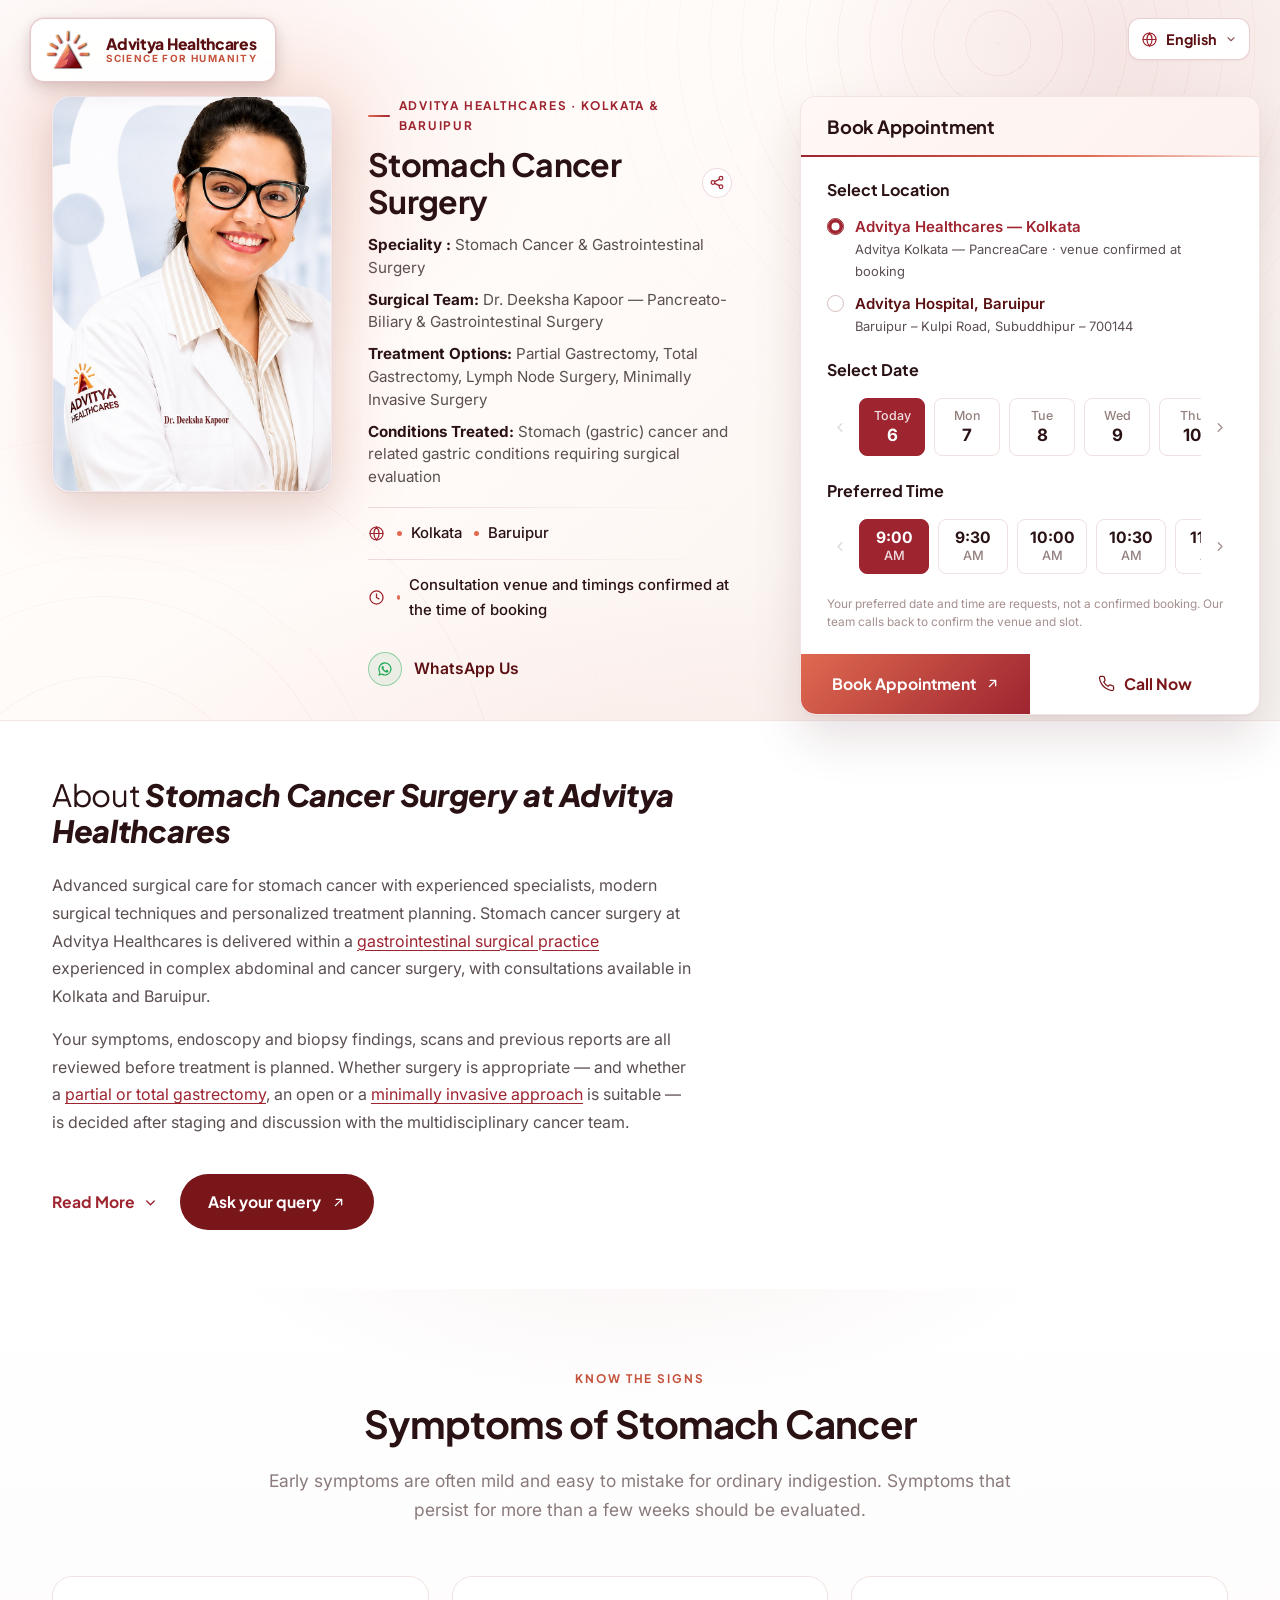
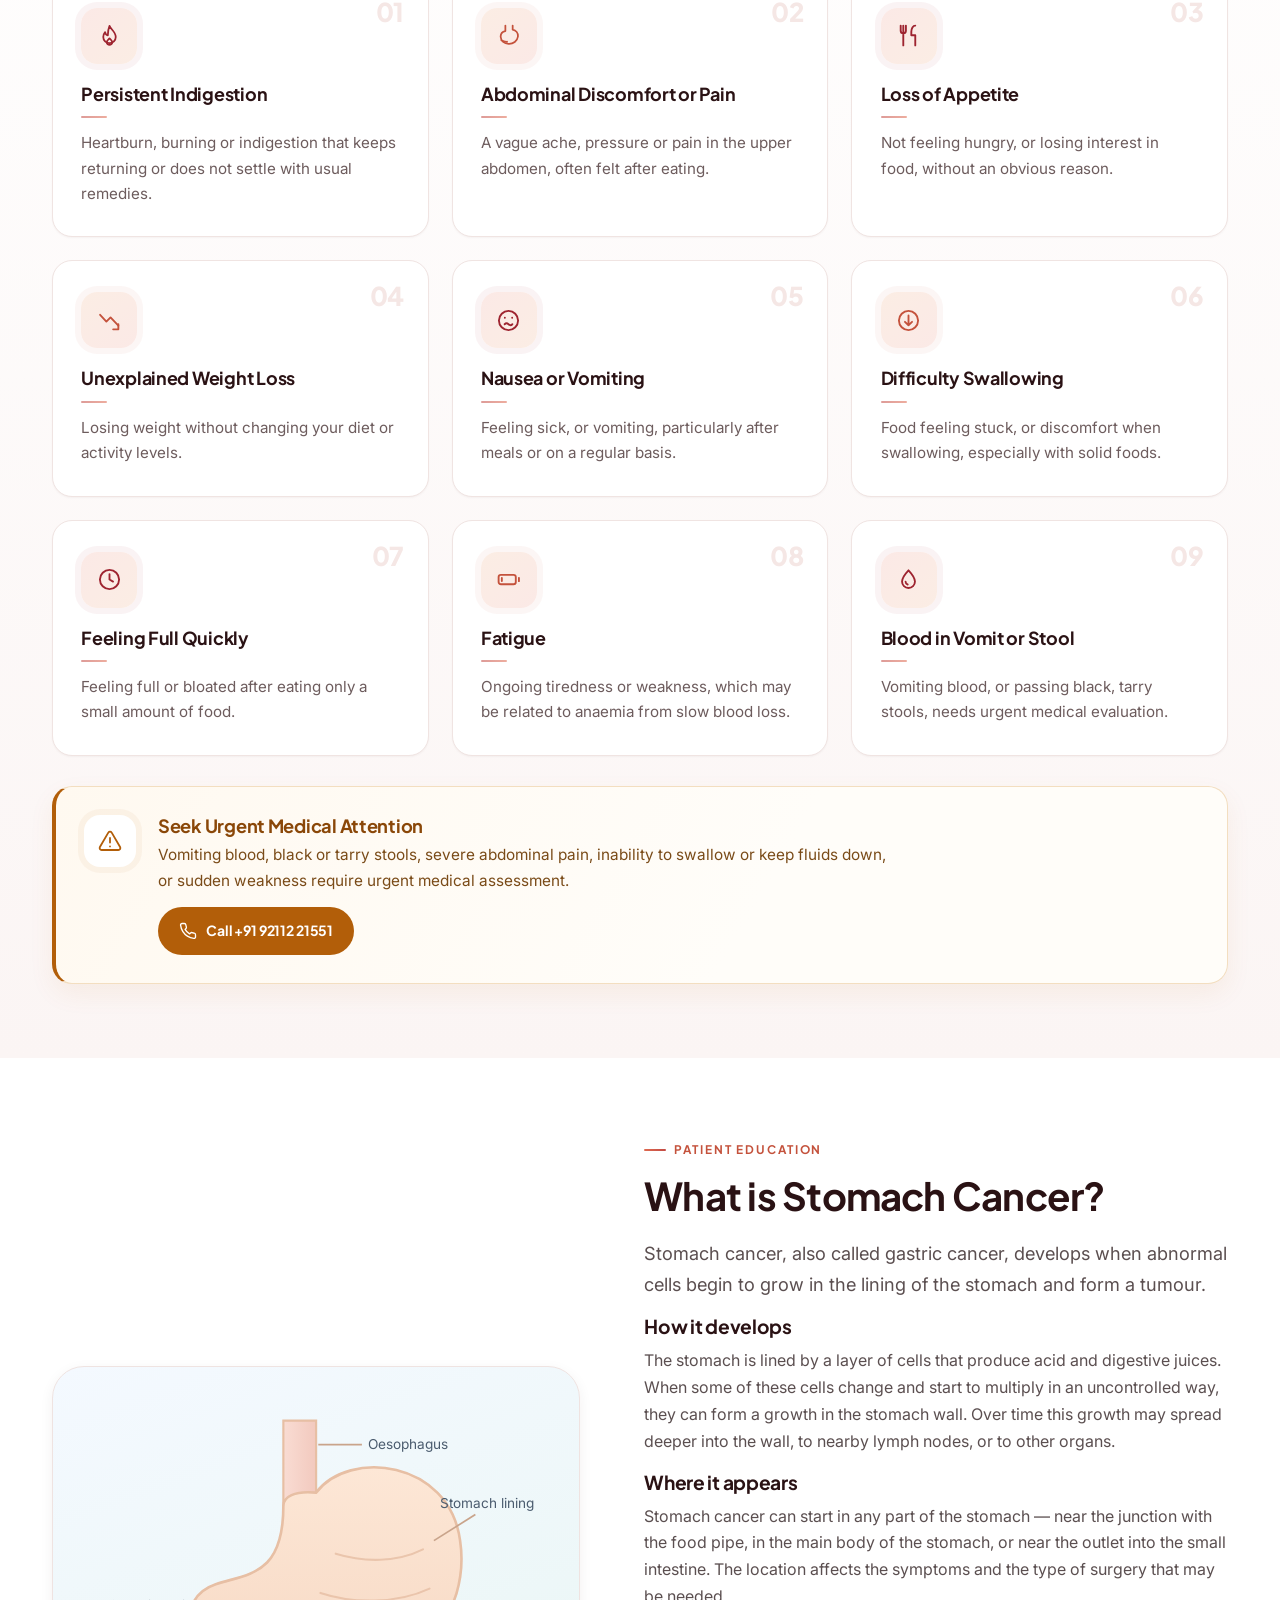
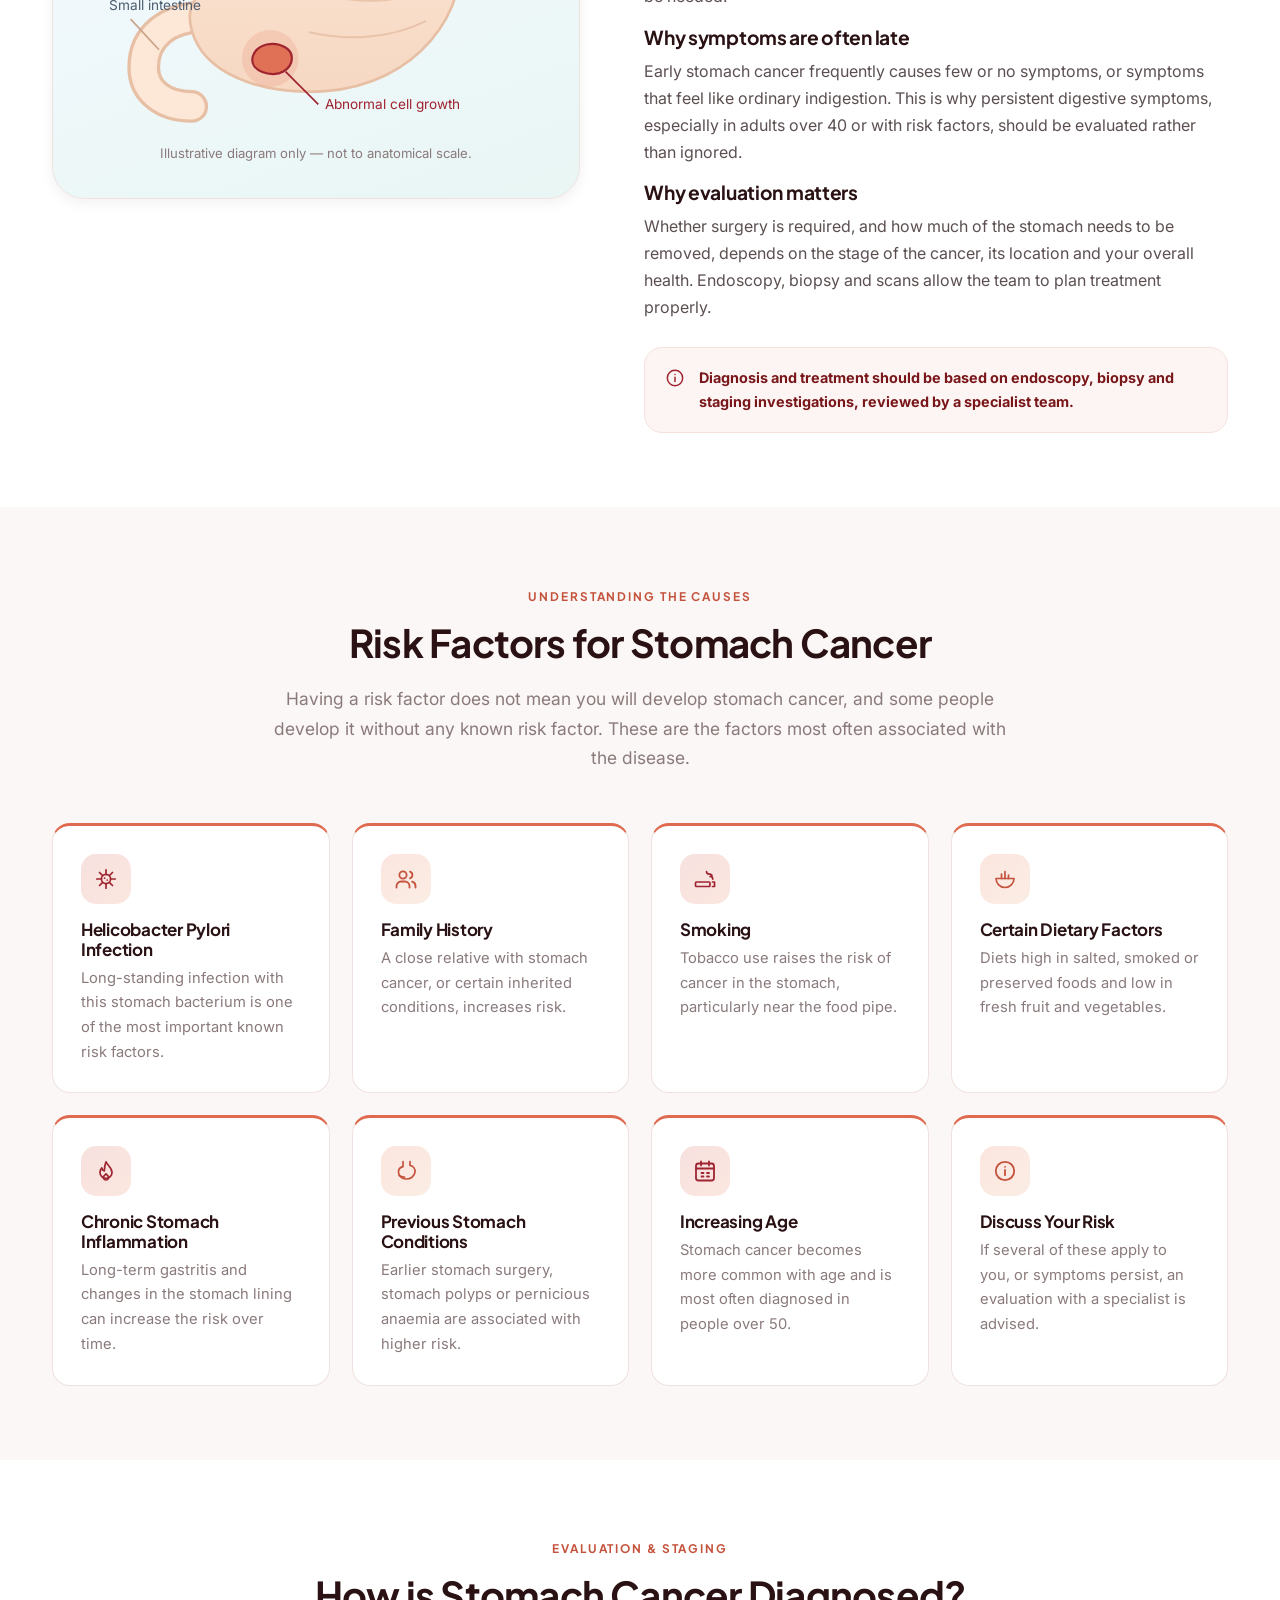
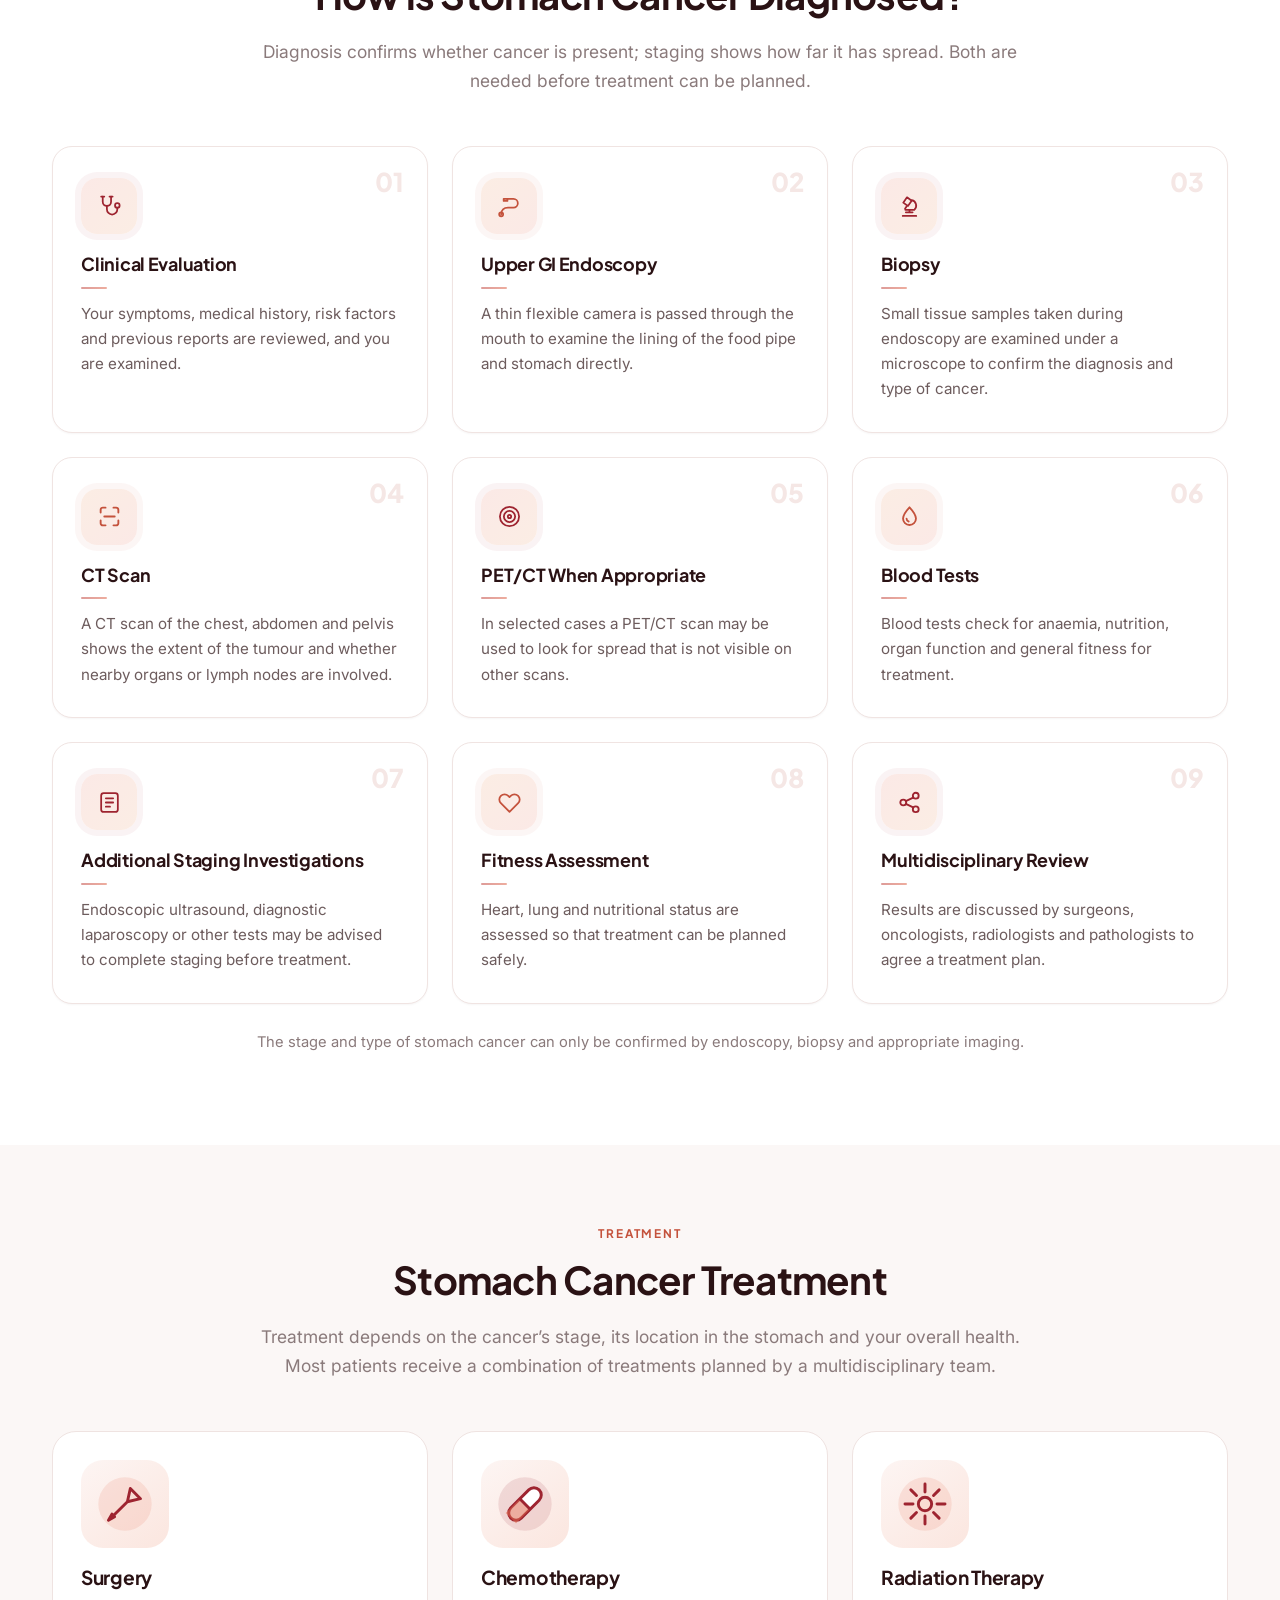
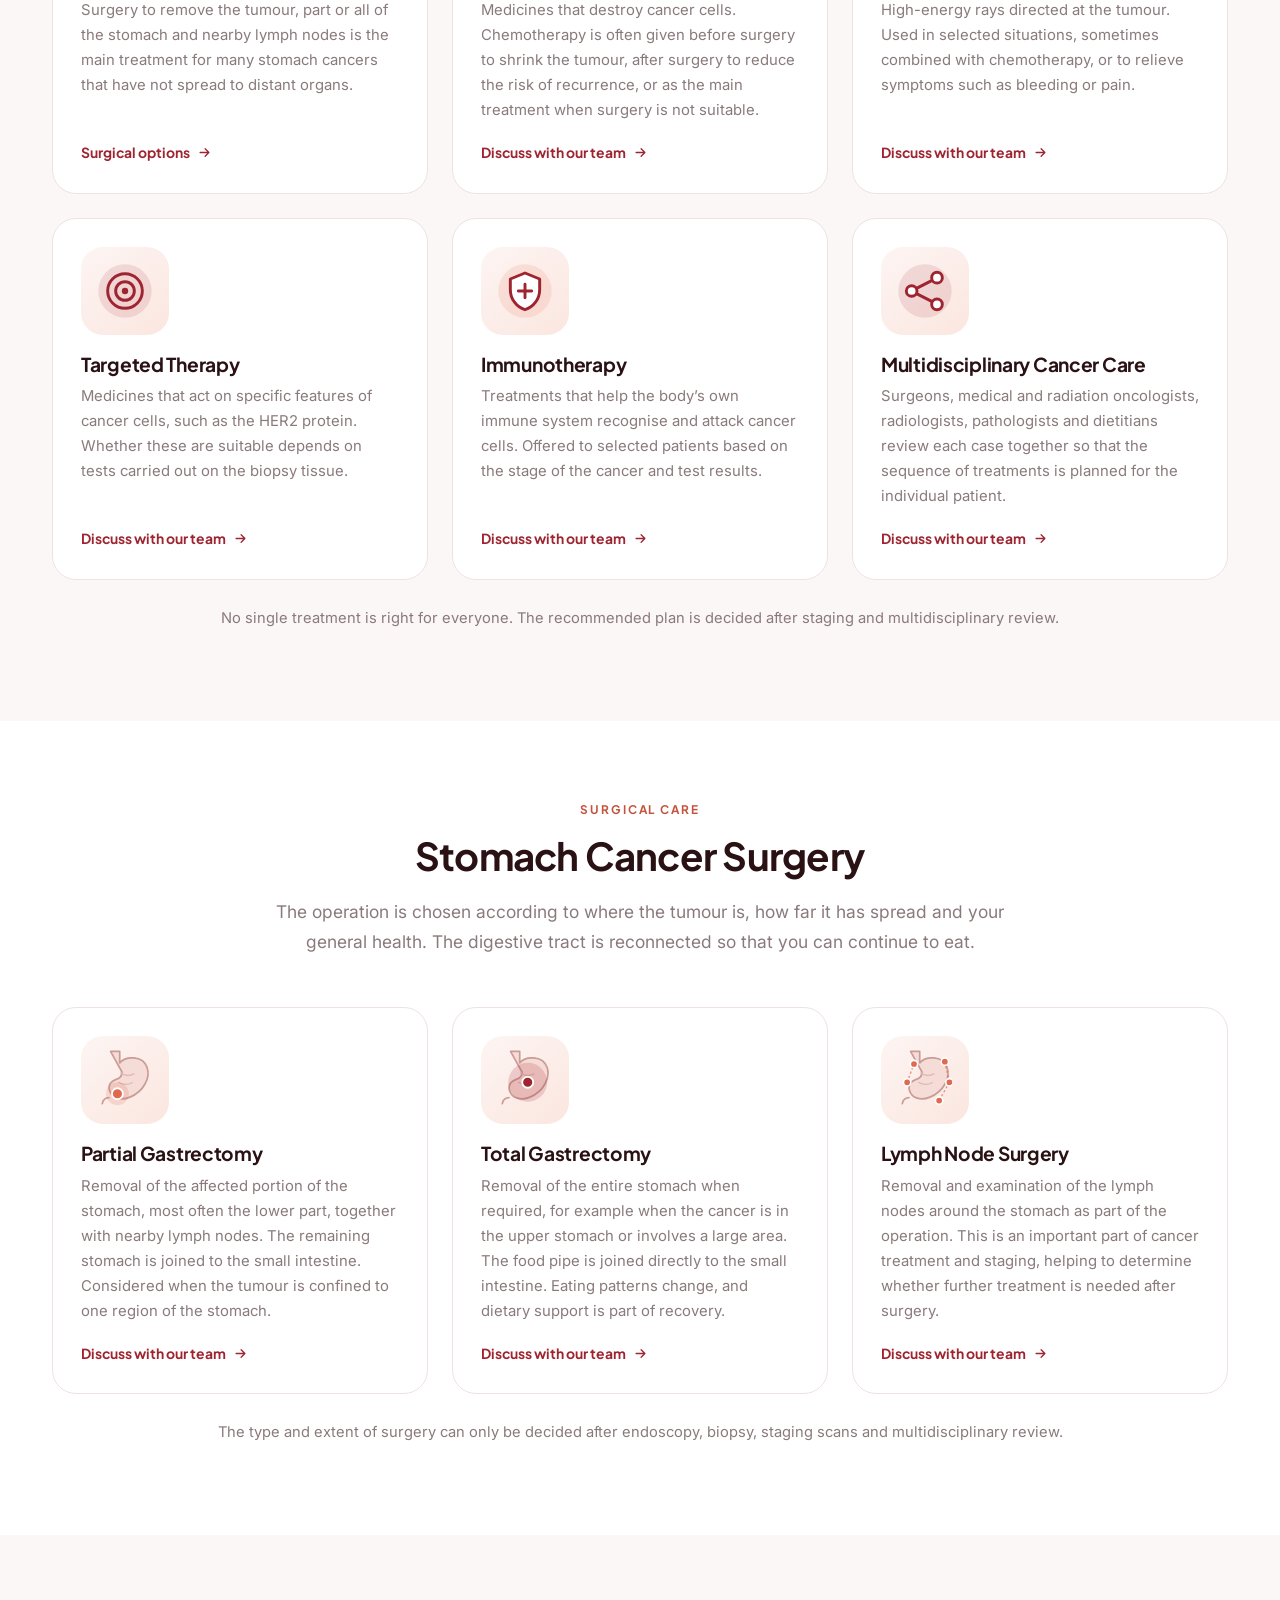
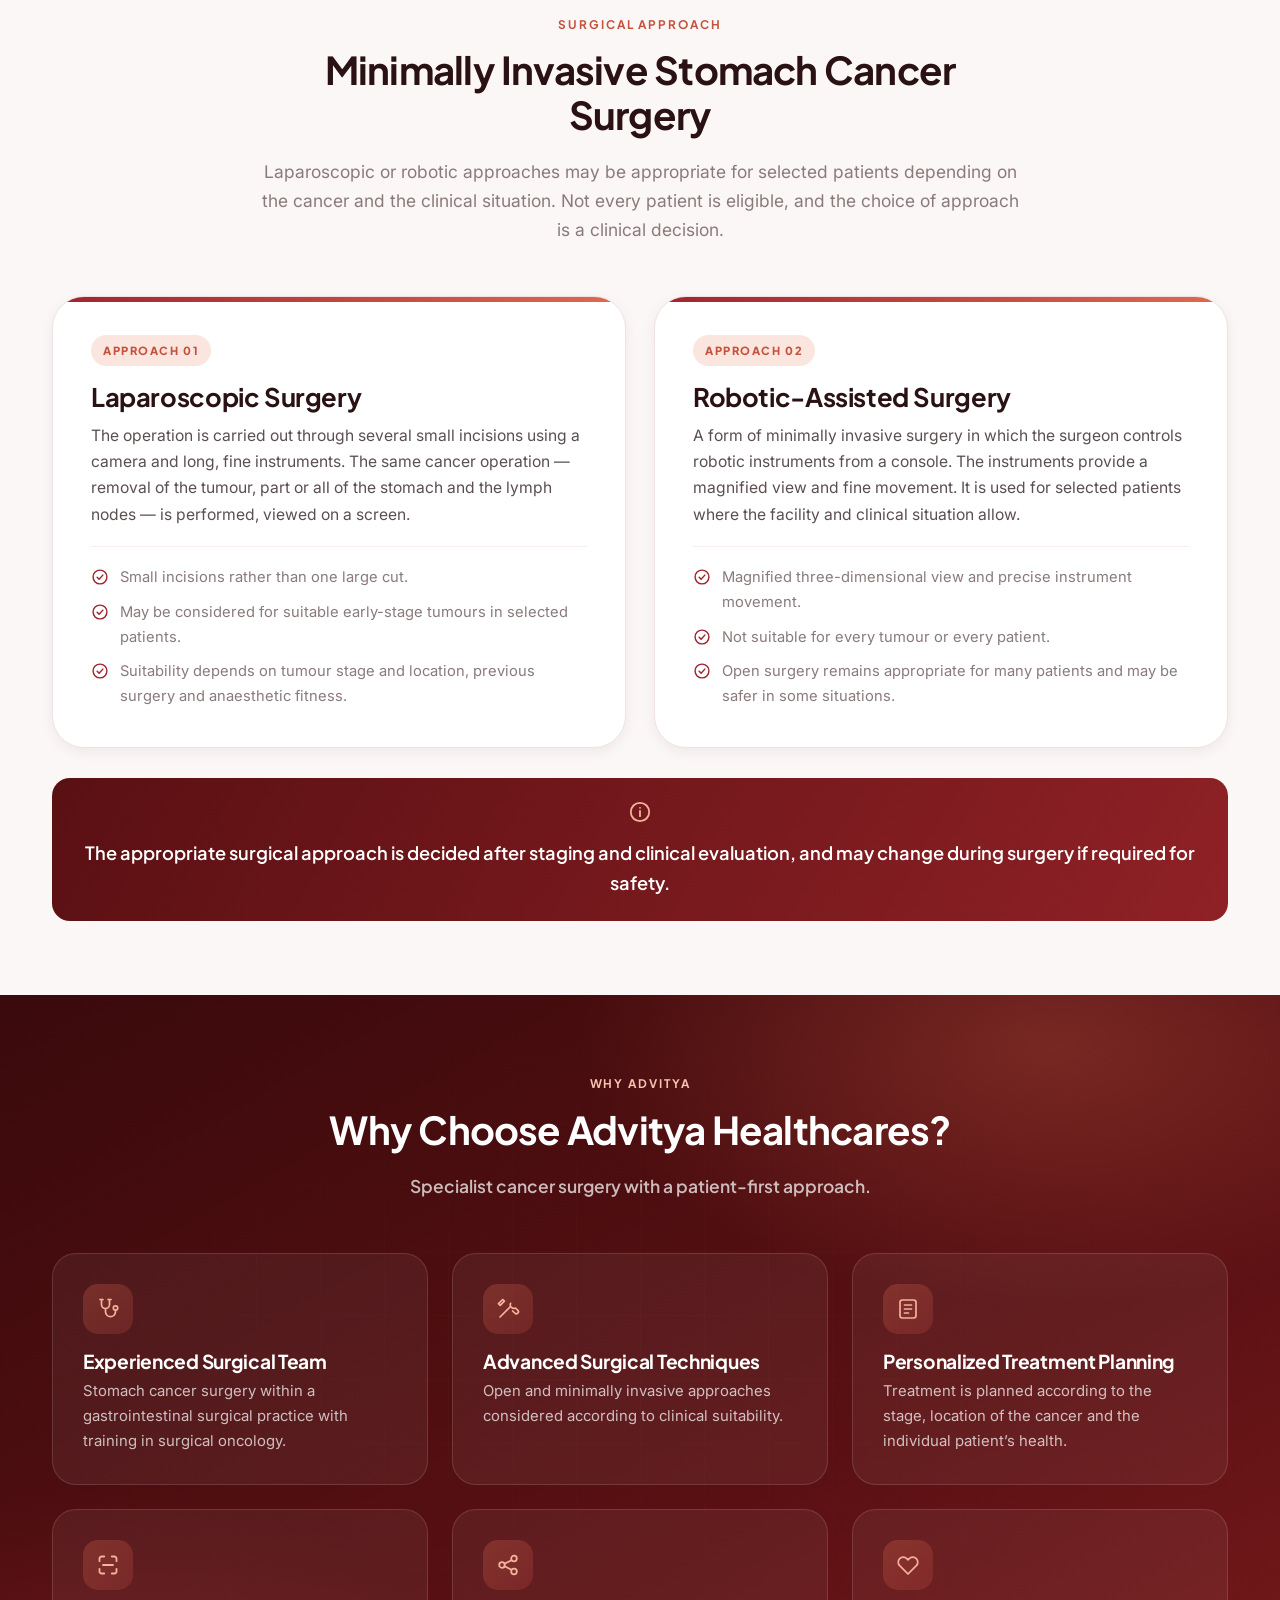
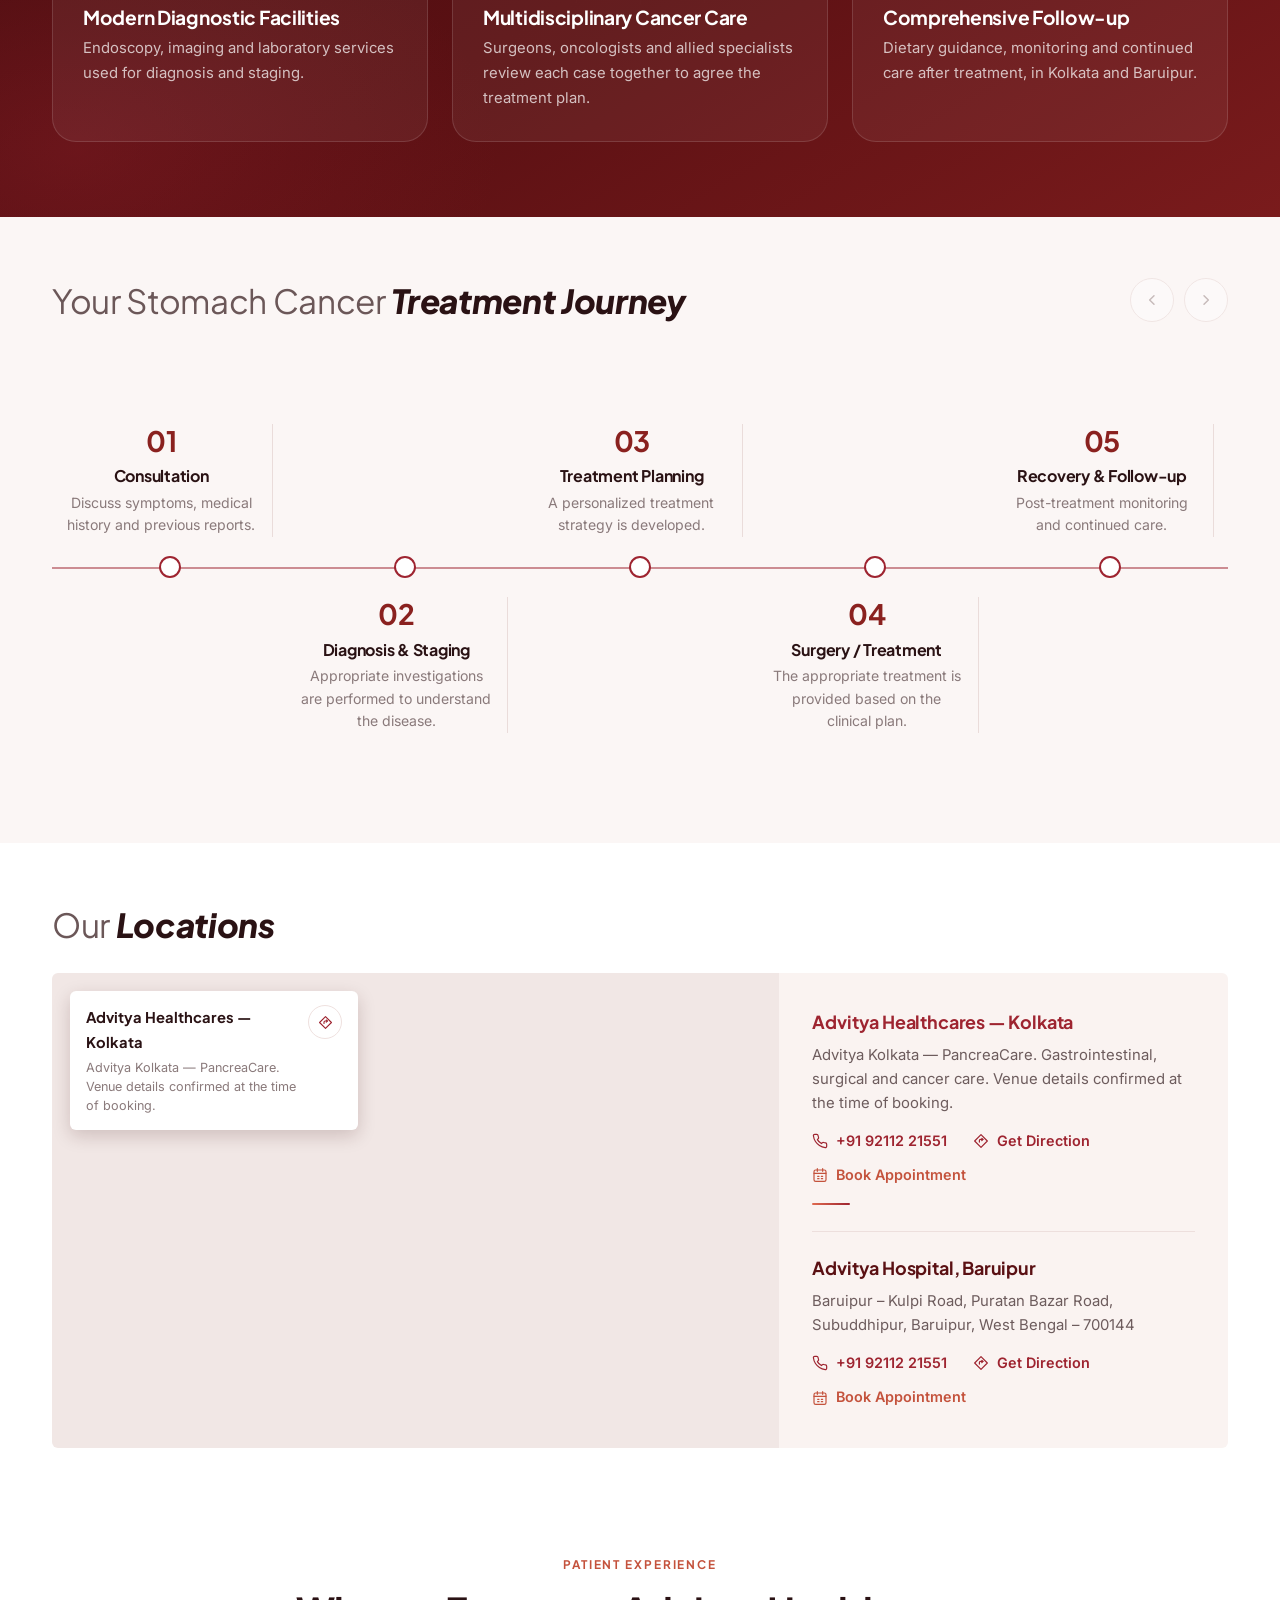
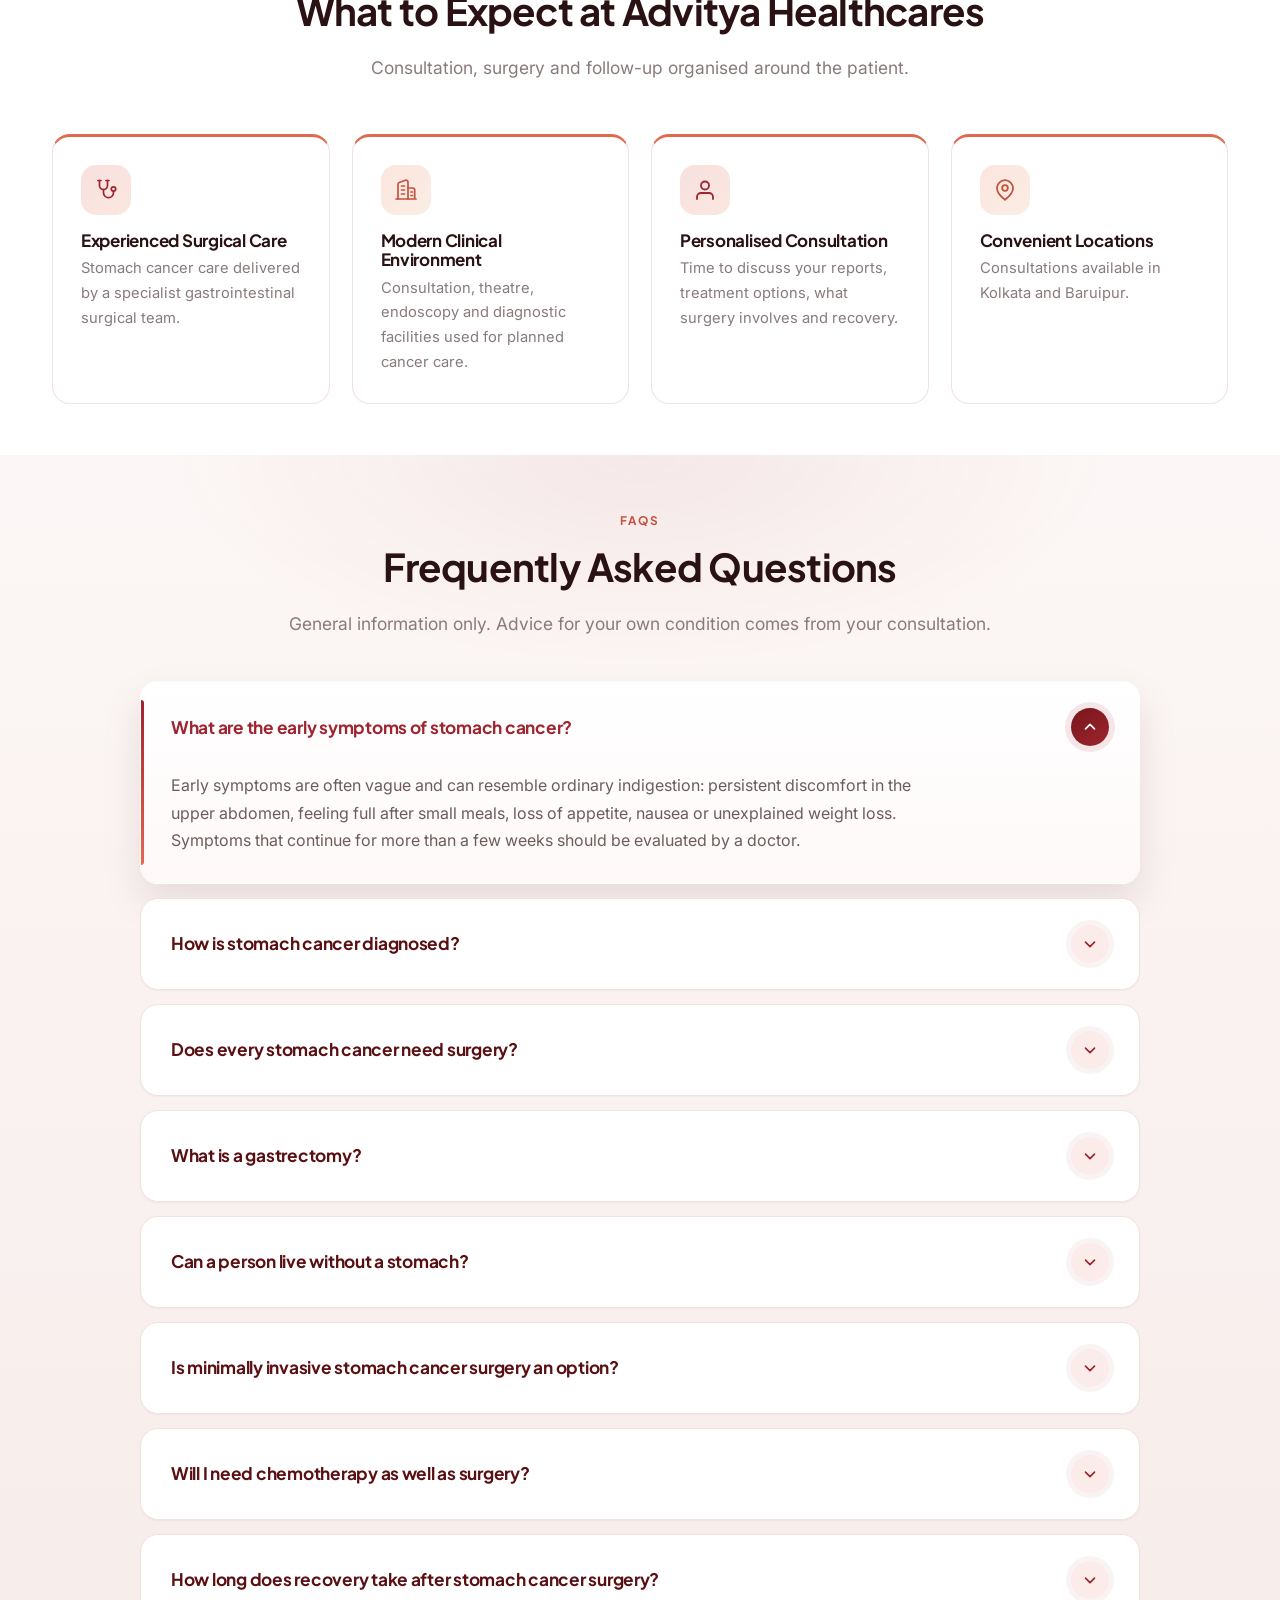
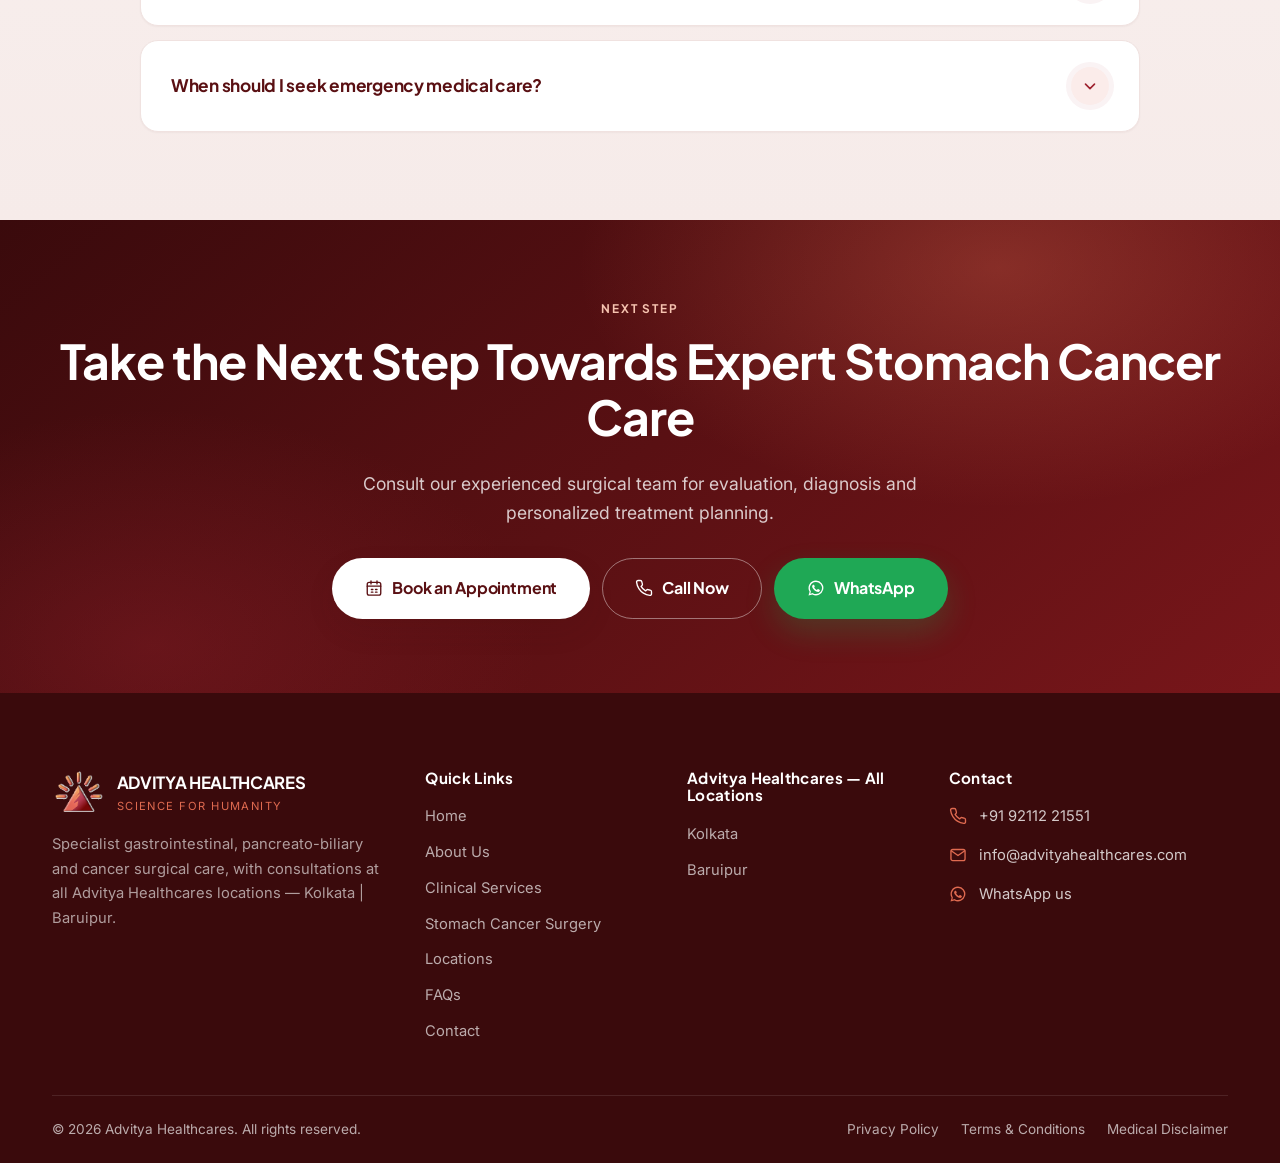
==== index.html @ 27c0e661 "first commit" ====
<!DOCTYPE html>
<html lang="en">
<head>
<meta charset="utf-8">
<meta name="viewport" content="width=device-width, initial-scale=1, viewport-fit=cover">
<title>Stomach Cancer Surgery | Advitya Healthcares</title>
<meta name="description" content="Expert stomach cancer surgery and gastrointestinal cancer care at Advitya Healthcares. Consult experienced specialists for personalized evaluation and treatment planning.">
<meta name="theme-color" content="#5A1013">
<link rel="canonical" href="https://www.advityahealthcares.com/stomach-cancer-surgery">
<link rel="icon" href="images/advitya_logo_nav.png" type="image/png">

<meta property="og:type" content="website">
<meta property="og:title" content="Stomach Cancer Surgery | Advitya Healthcares">
<meta property="og:description" content="Expert surgical care for gastric cancer with personalized treatment plans and advanced surgical techniques at Advitya Healthcares, Kolkata and Baruipur.">
<meta property="og:url" content="https://www.advityahealthcares.com/stomach-cancer-surgery">
<meta property="og:site_name" content="Advitya Healthcares">
<meta property="og:image" content="https://www.advityahealthcares.com/images/dr-deeksha-hero.jpg">
<meta name="twitter:card" content="summary_large_image">

<link rel="preconnect" href="https://fonts.googleapis.com">
<link rel="preconnect" href="https://fonts.gstatic.com" crossorigin>
<link href="https://fonts.googleapis.com/css2?family=Inter:wght@400;500;600;700&family=Plus+Jakarta+Sans:wght@600;700;800&display=swap" rel="stylesheet">
<link rel="stylesheet" href="css/style.css">
<script>document.documentElement.className+=" js";</script>

<script type="application/ld+json">
{
  "@context": "https://schema.org",
  "@type": "MedicalWebPage",
  "name": "Stomach Cancer Surgery",
  "description": "Expert stomach cancer surgery and gastrointestinal cancer care at Advitya Healthcares. Consult experienced specialists for personalized evaluation and treatment planning.",
  "url": "https://www.advityahealthcares.com/stomach-cancer-surgery",
  "inLanguage": "en",
  "about": {"@type": "MedicalCondition", "name": "Stomach Cancer", "alternateName": "Gastric Cancer"},
  "audience": {"@type": "MedicalAudience", "audienceType": "Patient"},
  "provider": {
    "@type": "MedicalOrganization",
    "name": "Advitya Healthcares",
    "url": "https://www.advityahealthcares.com",
    "telephone": "+919211221551",
    "email": "info@advityahealthcares.com",
    "medicalSpecialty": "Oncologic",
    "areaServed": [{"@type": "City", "name": "Kolkata"}, {"@type": "City", "name": "Baruipur"}]
  }
}
</script>
<script type="application/ld+json">
{
  "@context": "https://schema.org",
  "@type": "MedicalProcedure",
  "name": "Stomach Cancer Surgery",
  "alternateName": "Gastrectomy",
  "procedureType": "https://schema.org/SurgicalProcedure",
  "bodyLocation": "Stomach",
  "description": "Surgical treatment for stomach (gastric) cancer, including partial gastrectomy, total gastrectomy and lymph node surgery, with laparoscopic or robotic approaches considered for selected patients.",
  "url": "https://www.advityahealthcares.com/stomach-cancer-surgery#surgery",
  "relevantSpecialty": "Oncologic",
  "provider": {
    "@type": "MedicalOrganization",
    "name": "Advitya Healthcares",
    "url": "https://www.advityahealthcares.com",
    "telephone": "+919211221551"
  }
}
</script>
<script type="application/ld+json">
{
  "@context": "https://schema.org",
  "@type": "Physician",
  "name": "Dr. Deeksha Kapoor",
  "medicalSpecialty": "Surgical",
  "url": "https://www.advityahealthcares.com/our-team/",
  "worksFor": {"@type": "MedicalOrganization", "name": "Advitya Healthcares"}
}
</script>
<script type="application/ld+json">
{
  "@context": "https://schema.org",
  "@type": "MedicalClinic",
  "name": "Advitya Hospital, Baruipur",
  "parentOrganization": {"@type": "MedicalOrganization", "name": "Advitya Healthcares"},
  "telephone": "+919211221551",
  "address": {
    "@type": "PostalAddress",
    "streetAddress": "Baruipur - Kulpi Road, Puratan Bazar Road, Subuddhipur",
    "addressLocality": "Baruipur",
    "addressRegion": "West Bengal",
    "postalCode": "700144",
    "addressCountry": "IN"
  }
}
</script>
<script type="application/ld+json">
{
  "@context": "https://schema.org",
  "@type": "FAQPage",
  "mainEntity": [
    {"@type":"Question","name":"What are the early symptoms of stomach cancer?","acceptedAnswer":{"@type":"Answer","text":"Early symptoms are often vague and can resemble ordinary indigestion: persistent discomfort in the upper abdomen, feeling full after small meals, loss of appetite, nausea or unexplained weight loss. Symptoms that continue for more than a few weeks should be evaluated by a doctor."}},
    {"@type":"Question","name":"How is stomach cancer diagnosed?","acceptedAnswer":{"@type":"Answer","text":"An upper GI endoscopy allows the stomach lining to be examined directly and a biopsy to be taken. A biopsy confirms the diagnosis. CT scans, and in some cases PET/CT and other staging investigations, are then used to understand how far the cancer has spread."}},
    {"@type":"Question","name":"Does every stomach cancer need surgery?","acceptedAnswer":{"@type":"Answer","text":"Not always. Whether surgery is appropriate depends on the stage and location of the cancer and on your overall health. Some patients receive chemotherapy before surgery, some very early cancers may be treated endoscopically, and some patients are best treated without an operation. The plan is made after staging and discussion with the multidisciplinary team."}},
    {"@type":"Question","name":"What is a gastrectomy?","acceptedAnswer":{"@type":"Answer","text":"Gastrectomy is the surgical removal of part of the stomach (partial gastrectomy) or the whole stomach (total gastrectomy), usually together with nearby lymph nodes. The digestive tract is then reconnected so that food can continue to pass through."}},
    {"@type":"Question","name":"Can a person live without a stomach?","acceptedAnswer":{"@type":"Answer","text":"Yes. After a total gastrectomy the small intestine is joined to the oesophagus. Patients eat smaller, more frequent meals, and need long-term vitamin B12 supplementation. Dietary guidance is part of recovery and follow-up."}},
    {"@type":"Question","name":"Is minimally invasive stomach cancer surgery an option?","acceptedAnswer":{"@type":"Answer","text":"Laparoscopic or robotic-assisted approaches may be appropriate for selected patients, depending on the stage and location of the cancer, previous abdominal surgery and fitness for anaesthesia. Not every patient is suitable, and the approach is decided after clinical evaluation."}},
    {"@type":"Question","name":"Will I need chemotherapy as well as surgery?","acceptedAnswer":{"@type":"Answer","text":"Many patients with stomach cancer receive chemotherapy before and/or after surgery, and some may be offered targeted therapy, immunotherapy or radiation therapy. Whether these are recommended depends on the stage of the cancer and is decided by the multidisciplinary cancer team."}},
    {"@type":"Question","name":"How long does recovery take after stomach cancer surgery?","acceptedAnswer":{"@type":"Answer","text":"Recovery varies with the type of operation, the approach used and your general health. A hospital stay of several days is usual, and eating is reintroduced gradually. Your surgical team will give specific advice about diet, activity and follow-up before discharge."}},
    {"@type":"Question","name":"When should I seek emergency medical care?","acceptedAnswer":{"@type":"Answer","text":"Vomiting blood, black or tarry stools, severe abdominal pain, inability to swallow or keep fluids down, or sudden weakness require urgent medical assessment. Go to your nearest emergency department the same day."}}
  ]
}
</script>
</head>

<body id="top">

<!-- ============ SVG icon sprite ============ -->
<svg width="0" height="0" style="position:absolute" aria-hidden="true" focusable="false">
  <defs>
    <symbol id="i-phone" viewBox="0 0 24 24" fill="none" stroke="currentColor" stroke-width="1.8" stroke-linecap="round" stroke-linejoin="round"><path d="M22 16.9v3a2 2 0 0 1-2.2 2 19.8 19.8 0 0 1-8.6-3.1 19.5 19.5 0 0 1-6-6A19.8 19.8 0 0 1 2.1 4.2 2 2 0 0 1 4.1 2h3a2 2 0 0 1 2 1.7c.1 1 .4 1.9.7 2.8a2 2 0 0 1-.5 2.1L8.1 9.9a16 16 0 0 0 6 6l1.3-1.2a2 2 0 0 1 2.1-.5c.9.3 1.8.6 2.8.7a2 2 0 0 1 1.7 2Z"/></symbol>
    <symbol id="i-calendar" viewBox="0 0 24 24" fill="none" stroke="currentColor" stroke-width="1.8" stroke-linecap="round" stroke-linejoin="round"><rect x="3" y="4.5" width="18" height="17" rx="2.5"/><path d="M3 9.5h18M8 2.5v4M16 2.5v4M8.5 14h2M14 14h2M8.5 17.5h2M14 17.5h2"/></symbol>
    <symbol id="i-wa" viewBox="0 0 24 24" fill="currentColor"><path d="M12 2a9.9 9.9 0 0 0-8.5 15L2 22l5.2-1.4A9.9 9.9 0 1 0 12 2Zm0 18.1a8.1 8.1 0 0 1-4.2-1.2l-.3-.2-3.1.8.8-3-.2-.3A8.1 8.1 0 1 1 12 20.1Zm4.6-5.9c-.3-.1-1.5-.8-1.7-.9s-.4-.1-.6.1-.7.9-.8 1-.3.2-.5.1a6.6 6.6 0 0 1-3.3-2.9c-.2-.4.2-.4.6-1.2a.5.5 0 0 0 0-.5c0-.1-.6-1.4-.8-1.9s-.4-.4-.6-.4h-.5a1 1 0 0 0-.7.3 2.9 2.9 0 0 0-.9 2.2 5.1 5.1 0 0 0 1.1 2.7 11.5 11.5 0 0 0 4.4 3.9c1.6.6 2.2.7 3 .6a2.6 2.6 0 0 0 1.7-1.2 2.1 2.1 0 0 0 .1-1.2c0-.1-.2-.2-.5-.3Z"/></symbol>
    <symbol id="i-check" viewBox="0 0 24 24" fill="none" stroke="currentColor" stroke-width="1.9" stroke-linecap="round" stroke-linejoin="round"><circle cx="12" cy="12" r="9.2"/><path d="m8.2 12.3 2.6 2.6 5-5.4"/></symbol>
    <symbol id="i-shield" viewBox="0 0 24 24" fill="none" stroke="currentColor" stroke-width="1.7" stroke-linecap="round" stroke-linejoin="round"><path d="M12 2.6 4.5 5.8v5.6c0 4.5 3.1 8.7 7.5 10 4.4-1.3 7.5-5.5 7.5-10V5.8Z"/><path d="M12 8.6v6.4M8.8 11.8h6.4"/></symbol>
    <symbol id="i-stetho" viewBox="0 0 24 24" fill="none" stroke="currentColor" stroke-width="1.7" stroke-linecap="round" stroke-linejoin="round"><path d="M5.5 2.5v5a4 4 0 0 0 8 0v-5"/><path d="M4 2.5h3M12 2.5h3M9.5 11.5v3.2a5 5 0 0 0 10 0v-1.4"/><circle cx="19.5" cy="11" r="2.2"/></symbol>
    <symbol id="i-pin" viewBox="0 0 24 24" fill="none" stroke="currentColor" stroke-width="1.8" stroke-linecap="round" stroke-linejoin="round"><path d="M20 10.2c0 5.4-8 11.6-8 11.6s-8-6.2-8-11.6a8 8 0 0 1 16 0Z"/><circle cx="12" cy="10" r="2.8"/></symbol>
    <symbol id="i-alert" viewBox="0 0 24 24" fill="none" stroke="currentColor" stroke-width="1.8" stroke-linecap="round" stroke-linejoin="round"><path d="M10.3 3.6 1.9 18a2 2 0 0 0 1.7 3h16.8a2 2 0 0 0 1.7-3L13.7 3.6a2 2 0 0 0-3.4 0Z"/><path d="M12 9v4.5M12 17.4h.01"/></symbol>
    <symbol id="i-arrow" viewBox="0 0 24 24" fill="none" stroke="currentColor" stroke-width="2.1" stroke-linecap="round" stroke-linejoin="round"><path d="M5 12h14M13 6l6 6-6 6"/></symbol>
    <symbol id="i-info" viewBox="0 0 24 24" fill="none" stroke="currentColor" stroke-width="1.8" stroke-linecap="round" stroke-linejoin="round"><circle cx="12" cy="12" r="9.2"/><path d="M12 11v5.2M12 7.8h.01"/></symbol>
    <symbol id="i-clock" viewBox="0 0 24 24" fill="none" stroke="currentColor" stroke-width="1.8" stroke-linecap="round" stroke-linejoin="round"><circle cx="12" cy="12" r="9.2"/><path d="M12 6.8V12l3.4 2"/></symbol>
    <symbol id="i-mail" viewBox="0 0 24 24" fill="none" stroke="currentColor" stroke-width="1.8" stroke-linecap="round" stroke-linejoin="round"><rect x="2.6" y="4.6" width="18.8" height="14.8" rx="2.5"/><path d="m3.4 6.6 8.6 6 8.6-6"/></symbol>
    <symbol id="i-chevron" viewBox="0 0 24 24" fill="none" stroke="currentColor" stroke-width="2.2" stroke-linecap="round" stroke-linejoin="round"><path d="m6 9.5 6 6 6-6"/></symbol>
    <symbol id="i-user" viewBox="0 0 24 24" fill="none" stroke="currentColor" stroke-width="1.8" stroke-linecap="round" stroke-linejoin="round"><path d="M20 21v-2a4 4 0 0 0-4-4H8a4 4 0 0 0-4 4v2"/><circle cx="12" cy="7.5" r="4"/></symbol>
    <symbol id="i-users" viewBox="0 0 24 24" fill="none" stroke="currentColor" stroke-width="1.8" stroke-linecap="round" stroke-linejoin="round"><circle cx="9" cy="8" r="3.6"/><path d="M2.5 20.5v-1.4a4.6 4.6 0 0 1 4.6-4.6h3.8a4.6 4.6 0 0 1 4.6 4.6v1.4M16 4.6a3.6 3.6 0 0 1 0 6.8M21.5 20.5v-1.4a4.6 4.6 0 0 0-3.4-4.4"/></symbol>
    <symbol id="i-plan" viewBox="0 0 24 24" fill="none" stroke="currentColor" stroke-width="1.7" stroke-linecap="round" stroke-linejoin="round"><rect x="4" y="3" width="16" height="18" rx="2.4"/><path d="M8.5 8h7M8.5 12h7M8.5 16h4"/></symbol>
    <symbol id="i-pulse" viewBox="0 0 24 24" fill="none" stroke="currentColor" stroke-width="1.8" stroke-linecap="round" stroke-linejoin="round"><path d="M2.5 12h4l2.2-5.6 4 11.4 2.4-5.8h6.4"/></symbol>
    <symbol id="i-scan" viewBox="0 0 24 24" fill="none" stroke="currentColor" stroke-width="1.8" stroke-linecap="round" stroke-linejoin="round"><path d="M3.5 8.2V5.6A2.1 2.1 0 0 1 5.6 3.5h2.6M15.8 3.5h2.6a2.1 2.1 0 0 1 2.1 2.1v2.6M20.5 15.8v2.6a2.1 2.1 0 0 1-2.1 2.1h-2.6M8.2 20.5H5.6a2.1 2.1 0 0 1-2.1-2.1v-2.6"/><path d="M7 12h10"/></symbol>
    <symbol id="i-heart" viewBox="0 0 24 24" fill="none" stroke="currentColor" stroke-width="1.7" stroke-linecap="round" stroke-linejoin="round"><path d="M20.3 5.6a5 5 0 0 0-7.1 0L12 6.8l-1.2-1.2a5 5 0 1 0-7.1 7.1l8.3 8.3 8.3-8.3a5 5 0 0 0 0-7.1Z"/></symbol>
    <symbol id="i-tools" viewBox="0 0 24 24" fill="none" stroke="currentColor" stroke-width="1.7" stroke-linecap="round" stroke-linejoin="round"><path d="M14.6 6.3a3.6 3.6 0 0 0 4.9 4.7l2.3 2.3a2 2 0 0 1-2.9 2.9L16.6 14"/><path d="M4 20 14 10M8.4 4.2 4.2 8.4 2.5 6.7l4.2-4.2Z"/></symbol>
    <symbol id="i-trend" viewBox="0 0 24 24" fill="none" stroke="currentColor" stroke-width="1.8" stroke-linecap="round" stroke-linejoin="round"><path d="M3 17.5 9 11l4 4 7.5-8"/><path d="M15.5 3.5h5v5"/></symbol>
    <symbol id="i-trend-down" viewBox="0 0 24 24" fill="none" stroke="currentColor" stroke-width="1.8" stroke-linecap="round" stroke-linejoin="round"><path d="M3 6.5 9 13l4-4 7.5 8"/><path d="M15.5 20.5h5v-5"/></symbol>
    <symbol id="i-wind" viewBox="0 0 24 24" fill="none" stroke="currentColor" stroke-width="1.8" stroke-linecap="round" stroke-linejoin="round"><path d="M3 8.5h10a3 3 0 1 0-3-3"/><path d="M3 15.5h13a3 3 0 1 1-3 3"/><path d="M3 12h7"/></symbol>
    <symbol id="i-walk" viewBox="0 0 24 24" fill="none" stroke="currentColor" stroke-width="1.8" stroke-linecap="round" stroke-linejoin="round"><circle cx="13.5" cy="4.2" r="1.9"/><path d="m8 21 3-5.4-2-2.4V9.4l4-1.6 3 3 3 1.2"/><path d="m10.5 12.6-3.8 1.2L5 18"/><path d="m13 15.6 2 2.2.8 3.2"/></symbol>
    <symbol id="i-building" viewBox="0 0 24 24" fill="none" stroke="currentColor" stroke-width="1.7" stroke-linecap="round" stroke-linejoin="round"><path d="M4 21V6.4a2 2 0 0 1 1.3-1.9l6-2.2a2 2 0 0 1 2.7 1.9V21"/><path d="M14 10h4.7a2 2 0 0 1 2 2v9M2 21h20M7.5 8h3M7.5 12h3M7.5 16h3M17 14h1.5M17 17.5h1.5"/></symbol>
    <symbol id="i-share" viewBox="0 0 24 24" fill="none" stroke="currentColor" stroke-width="1.8" stroke-linecap="round" stroke-linejoin="round"><circle cx="18" cy="5.5" r="2.8"/><circle cx="6" cy="12" r="2.8"/><circle cx="18" cy="18.5" r="2.8"/><path d="m8.5 10.7 7-3.4M8.5 13.3l7 3.4"/></symbol>
    <symbol id="i-globe" viewBox="0 0 24 24" fill="none" stroke="currentColor" stroke-width="1.7" stroke-linecap="round" stroke-linejoin="round"><circle cx="12" cy="12" r="9.2"/><path d="M2.9 12h18.2M12 2.8c2.4 2.6 3.7 5.8 3.7 9.2S14.4 18.6 12 21.2c-2.4-2.6-3.7-5.8-3.7-9.2S9.6 5.4 12 2.8Z"/></symbol>
    <symbol id="i-chevron-r" viewBox="0 0 24 24" fill="none" stroke="currentColor" stroke-width="2.2" stroke-linecap="round" stroke-linejoin="round"><path d="m9 5.5 6.5 6.5L9 18.5"/></symbol>
    <symbol id="i-arrow-ne" viewBox="0 0 24 24" fill="none" stroke="currentColor" stroke-width="2.2" stroke-linecap="round" stroke-linejoin="round"><path d="M7 17 17 7M8.4 7H17v8.6"/></symbol>
    <symbol id="i-menu" viewBox="0 0 24 24" fill="none" stroke="currentColor" stroke-width="2" stroke-linecap="round" stroke-linejoin="round"><path d="M4 7h16M4 12h16M4 17h16"/></symbol>
    <symbol id="i-scalpel" viewBox="0 0 24 24" fill="none" stroke="currentColor" stroke-width="1.7" stroke-linecap="round" stroke-linejoin="round"><path d="M14.5 3.2 21 9.7l-8.4 2 2-8.5ZM12.6 11.7 3.4 20.9"/></symbol>
    <symbol id="i-leaf" viewBox="0 0 24 24" fill="none" stroke="currentColor" stroke-width="1.7" stroke-linecap="round" stroke-linejoin="round"><path d="M4 20c0-8 5.6-13.4 16-14-.6 10.4-6 16-14 16Z"/><path d="M4.5 19.5 12 12"/></symbol>
    <symbol id="i-close" viewBox="0 0 24 24" fill="none" stroke="currentColor" stroke-width="2.2" stroke-linecap="round" stroke-linejoin="round"><path d="m6 6 12 12M18 6 6 18"/></symbol>
    <symbol id="i-directions" viewBox="0 0 24 24" fill="none" stroke="currentColor" stroke-width="1.8" stroke-linecap="round" stroke-linejoin="round"><path d="m12 2.5 9.5 9.5L12 21.5 2.5 12Z"/><path d="M9.6 13.6v-2.2a1.8 1.8 0 0 1 1.8-1.8h3.4"/><path d="m13.2 8 1.8 1.6-1.8 1.7"/></symbol>
    <!-- stomach-specific line icons, drawn to match the existing 24px set -->
    <symbol id="i-stomach-sm" viewBox="0 0 24 24" fill="none" stroke="currentColor" stroke-width="1.7" stroke-linecap="round" stroke-linejoin="round"><path d="M9 2.5v5.2c-2.8.6-4.7 2.8-4.5 5.7.3 3.8 3.4 6.4 7.6 6.6 4.4.2 8.4-2.7 8.9-6.8.4-3.4-1.8-6.2-5-6.8V2.5"/><path d="M5.2 16.5c1.6 1.1 3.3 1.6 5.4 1.5"/></symbol>
    <symbol id="i-flame" viewBox="0 0 24 24" fill="none" stroke="currentColor" stroke-width="1.7" stroke-linecap="round" stroke-linejoin="round"><path d="M12 2.8c1.2 3.4 6 5.6 6 10.6a6 6 0 0 1-12 0c0-2.2 1-3.6 1.8-4.6.3 1.9 1.3 2.8 2.6 3 .1-3.3.5-6.4 1.6-9Z"/><path d="M12 21a2.6 2.6 0 0 1-2.6-2.6c0-1.5 1.4-2.4 2.6-3.6 1.2 1.2 2.6 2.1 2.6 3.6A2.6 2.6 0 0 1 12 21Z"/></symbol>
    <symbol id="i-utensils" viewBox="0 0 24 24" fill="none" stroke="currentColor" stroke-width="1.8" stroke-linecap="round" stroke-linejoin="round"><path d="M7 2.5v19M4.5 2.5v5a2.5 2.5 0 0 0 5 0v-5"/><path d="M18.5 2.5c-2.2 0-3.8 2.6-3.8 6v3.3h3.8v9.7"/></symbol>
    <symbol id="i-nausea" viewBox="0 0 24 24" fill="none" stroke="currentColor" stroke-width="1.8" stroke-linecap="round" stroke-linejoin="round"><circle cx="12" cy="12" r="9.2"/><path d="M8.5 9.3h.01M15.5 9.3h.01"/><path d="M8.3 15.6c1.2-1.2 2.4-1.2 3.7 0s2.5 1.2 3.7 0"/></symbol>
    <symbol id="i-swallow" viewBox="0 0 24 24" fill="none" stroke="currentColor" stroke-width="1.8" stroke-linecap="round" stroke-linejoin="round"><circle cx="12" cy="12" r="9.2"/><path d="M12 7.2v9.4M8.6 13.3l3.4 3.3 3.4-3.3"/></symbol>
    <symbol id="i-battery" viewBox="0 0 24 24" fill="none" stroke="currentColor" stroke-width="1.8" stroke-linecap="round" stroke-linejoin="round"><rect x="2.5" y="7.5" width="16.5" height="9" rx="2.2"/><path d="M22 10.4v3.2M5.6 10.6v2.8"/></symbol>
    <symbol id="i-droplet" viewBox="0 0 24 24" fill="none" stroke="currentColor" stroke-width="1.8" stroke-linecap="round" stroke-linejoin="round"><path d="M12 3.2s6.2 6.6 6.2 10.8a6.2 6.2 0 0 1-12.4 0C5.8 9.8 12 3.2 12 3.2Z"/><path d="M9.2 14.2a2.8 2.8 0 0 0 2 2.6"/></symbol>
    <symbol id="i-microbe" viewBox="0 0 24 24" fill="none" stroke="currentColor" stroke-width="1.7" stroke-linecap="round" stroke-linejoin="round"><circle cx="12" cy="12" r="4.6"/><path d="M12 2.8v4.6M12 16.6v4.6M2.8 12h4.6M16.6 12h4.6M5.5 5.5l3.2 3.2M15.3 15.3l3.2 3.2M18.5 5.5l-3.2 3.2M8.7 15.3l-3.2 3.2"/><path d="M10.6 11.2h.01M13.2 13.1h.01"/></symbol>
    <symbol id="i-smoke" viewBox="0 0 24 24" fill="none" stroke="currentColor" stroke-width="1.7" stroke-linecap="round" stroke-linejoin="round"><rect x="2.5" y="15" width="14.5" height="4.5" rx="1"/><path d="M19.5 15h2v4.5h-2M17 9.5c1.6 0 2.8 1.2 2.8 2.6M13.5 4.5c0 1.6 1.2 2.6 2.8 2.6 1.6 0 2.7 1 2.7 2.4"/></symbol>
    <symbol id="i-bowl" viewBox="0 0 24 24" fill="none" stroke="currentColor" stroke-width="1.7" stroke-linecap="round" stroke-linejoin="round"><path d="M3 11.5h18a9 9 0 0 1-18 0Z"/><path d="M8.5 11.5V7M12 11.5V4.5M15.5 11.5V8"/></symbol>
    <symbol id="i-scope" viewBox="0 0 24 24" fill="none" stroke="currentColor" stroke-width="1.7" stroke-linecap="round" stroke-linejoin="round"><path d="M4 19.5c0-4.2 2.6-6.5 6.5-6.5h5.3a4.2 4.2 0 0 0 0-8.4H10"/><circle cx="4" cy="19.5" r="1.9"/><path d="M6.4 4.6h3.6v2H6.4Z"/></symbol>
    <symbol id="i-microscope" viewBox="0 0 24 24" fill="none" stroke="currentColor" stroke-width="1.7" stroke-linecap="round" stroke-linejoin="round"><path d="M5.5 21h13M8.5 17.6h6.5M12 17.6v-2.4M8 15.2h8.6a5.4 5.4 0 0 0-2.4-9.3"/><path d="m9.6 3.2 4.5 3.2-3.6 5.1-4.5-3.2Z"/><path d="m9 12.2-1.3 1.9"/></symbol>
    <symbol id="i-target" viewBox="0 0 24 24" fill="none" stroke="currentColor" stroke-width="1.7" stroke-linecap="round" stroke-linejoin="round"><circle cx="12" cy="12" r="9.2"/><circle cx="12" cy="12" r="5.4"/><circle cx="12" cy="12" r="1.6"/></symbol>
    <!-- simplified stomach silhouette used by the surgery cards (front view: fundus to the viewer's right, outlet to the left) -->
    <symbol id="stomach" viewBox="0 0 48 56">
      <path d="M11 3h8v10c5-6 20-7 24 4 3 9-3 21-15 26-8 3.4-16 1-18-6-1.3-4.6 1.6-8.4 6-9.6 3.2-.9 5.2-2.2 5-6.4Z" fill="#F6DCD6" stroke="#C99C97" stroke-width="1.5" stroke-linejoin="round"/>
      <path d="M9.6 43.4c-2.6 0-5.6 1.8-5.8 5.4" fill="none" stroke="#C99C97" stroke-width="1.5" stroke-linecap="round"/>
      <path d="M20 22c3.4 2.4 7.6 2.6 11.4.6M18 30c3.6 2.2 8 2.4 12 .4" fill="none" stroke="#DDB9B4" stroke-width="1.2" stroke-linecap="round"/>
    </symbol>
  </defs>
</svg>

<a class="sr-only" href="#main">Skip to main content</a>

<a class="brandmark" id="brandmark" href="#top" aria-label="Advitya Healthcares - Stomach Cancer Surgery">
  <img src="images/advitya_logo_mark.png" alt="Advitya Healthcares logo" width="147" height="126">
  <span class="brandmark__text"><b>Advitya Healthcares</b><small>Science for Humanity</small></span>
</a>

<div class="mtools" id="mtools">
  <div class="lang notranslate" translate="no" data-lang-root>
        <button class="lang__trigger" type="button" id="lang-trigger-m"
                aria-expanded="false" aria-haspopup="listbox" aria-controls="lang-menu-m">
          <svg class="lang__globe" aria-hidden="true"><use href="#i-globe"/></svg>
          <span class="lang__current" data-lang-label>English</span>
          <span class="lang__short" data-lang-short>EN</span>
          <svg class="lang__chev" aria-hidden="true"><use href="#i-chevron"/></svg>
        </button>
        <ul class="lang__menu" id="lang-menu-m" role="listbox"
            aria-labelledby="lang-trigger-m" tabindex="-1" hidden>
          <li role="option" aria-selected="true">
            <button class="lang__opt is-active" type="button" data-lang="en" lang="en">
              <span class="lang__code">EN</span>
              <span class="lang__name">English</span>
              <svg class="lang__tick" aria-hidden="true"><use href="#i-check"/></svg>
            </button>
          </li>
          <li role="option" aria-selected="false">
            <button class="lang__opt" type="button" data-lang="bn" lang="bn">
              <span class="lang__code">BN</span>
              <span class="lang__name">Bengali <i>বাংলা</i></span>
              <svg class="lang__tick" aria-hidden="true"><use href="#i-check"/></svg>
            </button>
          </li>
          <li role="option" aria-selected="false">
            <button class="lang__opt" type="button" data-lang="gu" lang="gu">
              <span class="lang__code">GU</span>
              <span class="lang__name">Gujarati <i>ગુજરાતી</i></span>
              <svg class="lang__tick" aria-hidden="true"><use href="#i-check"/></svg>
            </button>
          </li>
          <li role="option" aria-selected="false">
            <button class="lang__opt" type="button" data-lang="hi" lang="hi">
              <span class="lang__code">HI</span>
              <span class="lang__name">Hindi <i>हिन्दी</i></span>
              <svg class="lang__tick" aria-hidden="true"><use href="#i-check"/></svg>
            </button>
          </li>
          <li role="option" aria-selected="false">
            <button class="lang__opt" type="button" data-lang="kn" lang="kn">
              <span class="lang__code">KN</span>
              <span class="lang__name">Kannada <i>ಕನ್ನಡ</i></span>
              <svg class="lang__tick" aria-hidden="true"><use href="#i-check"/></svg>
            </button>
          </li>
          <li role="option" aria-selected="false">
            <button class="lang__opt" type="button" data-lang="ml" lang="ml">
              <span class="lang__code">ML</span>
              <span class="lang__name">Malayalam <i>മലയാളം</i></span>
              <svg class="lang__tick" aria-hidden="true"><use href="#i-check"/></svg>
            </button>
          </li>
          <li role="option" aria-selected="false">
            <button class="lang__opt" type="button" data-lang="mr" lang="mr">
              <span class="lang__code">MR</span>
              <span class="lang__name">Marathi <i>मराठी</i></span>
              <svg class="lang__tick" aria-hidden="true"><use href="#i-check"/></svg>
            </button>
          </li>
          <li role="option" aria-selected="false">
            <button class="lang__opt" type="button" data-lang="or" lang="or">
              <span class="lang__code">OR</span>
              <span class="lang__name">Odia <i>ଓଡ଼ିଆ</i></span>
              <svg class="lang__tick" aria-hidden="true"><use href="#i-check"/></svg>
            </button>
          </li>
          <li role="option" aria-selected="false">
            <button class="lang__opt" type="button" data-lang="ta" lang="ta">
              <span class="lang__code">TA</span>
              <span class="lang__name">Tamil <i>தமிழ்</i></span>
              <svg class="lang__tick" aria-hidden="true"><use href="#i-check"/></svg>
            </button>
          </li>
        </ul>
      </div>

  <button class="burger" type="button" id="burger" aria-label="Open menu" aria-expanded="false" aria-controls="drawer">
    <svg><use href="#i-menu"/></svg>
  </button>
</div>

<div class="scrim" id="scrim" hidden></div>

<aside class="drawer" id="drawer" aria-label="Menu" aria-hidden="true">
  <div class="drawer__head">
    <b>Stomach Cancer Surgery</b>
    <button class="drawer__close" type="button" id="drawer-close" aria-label="Close menu"><svg><use href="#i-close"/></svg></button>
  </div>

  <nav class="drawer__links" aria-label="Mobile">
    <a class="is-current" href="#top" aria-current="page">Overview</a>
    <a href="#about">About Stomach Cancer Surgery</a>
    <a href="#what-is-stomach-cancer">What Is Stomach Cancer?</a>
    <a href="#symptoms">Symptoms</a>

    <div class="acc">
      <button class="acc__btn" type="button" aria-expanded="false" aria-controls="acc-conditions">
        <span><svg aria-hidden="true"><use href="#i-stomach-sm"/></svg>Stomach Cancer</span>
        <svg class="acc__chev" aria-hidden="true"><use href="#i-chevron"/></svg>
      </button>
      <div class="acc__panel" id="acc-conditions" hidden>
        <a href="#what-is-stomach-cancer">What Is Stomach Cancer?</a>
        <a href="#symptoms">Symptoms of Stomach Cancer</a>
        <a href="#risk-factors">Risk Factors</a>
        <a href="#diagnosis">Diagnosis &amp; Staging</a>
      </div>
    </div>

    <div class="acc">
      <button class="acc__btn" type="button" aria-expanded="false" aria-controls="acc-treatments">
        <span><svg aria-hidden="true"><use href="#i-scalpel"/></svg>Treatments</span>
        <svg class="acc__chev" aria-hidden="true"><use href="#i-chevron"/></svg>
      </button>
      <div class="acc__panel" id="acc-treatments" hidden>
        <a href="#treatment">Stomach Cancer Treatment</a>
        <a href="#surgery">Stomach Cancer Surgery</a>
        <a href="#partial-gastrectomy">Partial Gastrectomy</a>
        <a href="#total-gastrectomy">Total Gastrectomy</a>
        <a href="#lymph-node-surgery">Lymph Node Surgery</a>
        <a href="#minimally-invasive">Minimally Invasive Surgery</a>
      </div>
    </div>

    <div class="acc">
      <button class="acc__btn" type="button" aria-expanded="false" aria-controls="acc-recovery">
        <span><svg aria-hidden="true"><use href="#i-leaf"/></svg>Recovery &amp; Aftercare</span>
        <svg class="acc__chev" aria-hidden="true"><use href="#i-chevron"/></svg>
      </button>
      <div class="acc__panel" id="acc-recovery" hidden>
        <a href="#journey">Treatment Journey</a>
        <a href="#experience">Patient Experience</a>
        <a href="#faqs">Frequently Asked Questions</a>
      </div>
    </div>

    <a href="#why">Why Advitya Healthcares</a>
    <a href="#locations">Locations</a>
    </nav>
</aside>

<main id="main">

<!-- ============ 1. SPECIALIST PROFILE BAND ============ -->
<section class="phero" aria-labelledby="hero-title">
  <div class="wrap phero__grid">

    <div class="phero__photo">
      <img src="images/dr-deeksha-hero.jpg" alt="Dr. Deeksha Kapoor, Pancreato-Biliary and Gastrointestinal Surgeon leading stomach cancer surgery at Advitya Healthcares" width="800" height="1131" fetchpriority="high">
    </div>

    <div class="phero__info">
      <p class="phero__reg">Advitya Healthcares &middot; Kolkata &amp; Baruipur</p>

      <div class="phero__nameline">
        <h1 id="hero-title">Stomach Cancer Surgery</h1>
        <button class="phero__share" type="button" id="share-btn" aria-label="Share this page">
          <svg><use href="#i-share"/></svg>
        </button>
      </div>

      <ul class="facts">
        <li><b>Speciality :</b> Stomach Cancer &amp; Gastrointestinal Surgery</li>
        <li><b>Surgical Team:</b> Dr. Deeksha Kapoor &mdash; Pancreato-Biliary &amp; Gastrointestinal Surgery</li>
        <li><b>Treatment Options:</b> Partial Gastrectomy, Total Gastrectomy, Lymph Node Surgery, Minimally Invasive Surgery</li>
        <li><b>Conditions Treated:</b> Stomach (gastric) cancer and related gastric conditions requiring surgical evaluation</li>
      </ul>

      <div class="phero__rule" aria-hidden="true"></div>
      <p class="phero__line"><svg><use href="#i-globe"/></svg><span>Kolkata</span><span>Baruipur</span></p>

      <div class="phero__rule" aria-hidden="true"></div>
      <p class="phero__line"><svg><use href="#i-clock"/></svg><span>Consultation venue and timings confirmed at the time of booking</span></p>

      <a class="phero__pill" href="https://wa.me/919211221551?text=Hello%2C%20I%20would%20like%20to%20enquire%20about%20a%20stomach%20cancer%20surgery%20consultation." target="_blank" rel="noopener">
        <i aria-hidden="true"><svg><use href="#i-wa"/></svg></i>WhatsApp Us
      </a>
    </div>

    <!-- booking widget -->
    <aside class="widget" id="book" aria-labelledby="widget-title">
      <div class="widget__head">
        <h2 id="widget-title">Book Appointment</h2>
      </div>

      <div class="widget__body">
        <span class="widget__label" id="loc-label">Select Location</span>
        <div class="radios" role="radiogroup" aria-labelledby="loc-label">
          <label class="radio">
            <input type="radio" name="w-location" value="Kolkata" checked>
            <span><b>Advitya Healthcares &mdash; Kolkata</b><small>Advitya Kolkata &mdash; PancreaCare &middot; venue confirmed at booking</small></span>
          </label>
          <label class="radio">
            <input type="radio" name="w-location" value="Baruipur">
            <span><b>Advitya Hospital, Baruipur</b><small>Baruipur &ndash; Kulpi Road, Subuddhipur &ndash; 700144</small></span>
          </label>
        </div>

        <span class="widget__label" id="date-label">Select Date</span>
        <div class="picker" data-picker="date">
          <button class="picker__btn picker__btn--prev" type="button" aria-label="Show earlier dates"><svg><use href="#i-chevron-r"/></svg></button>
          <div class="picker__track" id="date-track" role="group" aria-labelledby="date-label"></div>
          <button class="picker__btn picker__btn--next" type="button" aria-label="Show later dates"><svg><use href="#i-chevron-r"/></svg></button>
        </div>

        <span class="widget__label" id="time-label">Preferred Time</span>
        <div class="picker" data-picker="time">
          <button class="picker__btn picker__btn--prev" type="button" aria-label="Show earlier times"><svg><use href="#i-chevron-r"/></svg></button>
          <div class="picker__track" id="time-track" role="group" aria-labelledby="time-label"></div>
          <button class="picker__btn picker__btn--next" type="button" aria-label="Show later times"><svg><use href="#i-chevron-r"/></svg></button>
        </div>

        <p class="widget__note">Your preferred date and time are requests, not a confirmed booking. Our team calls back to confirm the venue and slot.</p>
      </div>

      <div class="widget__actions">
        <button class="widget__book" type="button" id="widget-book">Book Appointment <svg><use href="#i-arrow-ne"/></svg></button>
        <a class="widget__call" href="tel:+919211221551"><svg><use href="#i-phone"/></svg>Call Now</a>
      </div>
    </aside>

  </div>
</section>

<!-- ============ 2. ABOUT ============ -->
<section class="about-band" id="about" aria-labelledby="about-title">
  <div class="wrap about-band__grid">
    <div class="about">
      <h2 id="about-title">About <em>Stomach Cancer Surgery at Advitya Healthcares</em></h2>

      <p>Advanced surgical care for stomach cancer with experienced specialists, modern surgical techniques and personalized treatment planning. Stomach cancer surgery at Advitya Healthcares is delivered within a <a class="inline" href="https://www.advityahealthcares.com/clinical-services" target="_blank" rel="noopener">gastrointestinal surgical practice</a> experienced in complex abdominal and cancer surgery, with consultations available in Kolkata and Baruipur.</p>

      <p>Your symptoms, endoscopy and biopsy findings, scans and previous reports are all reviewed before treatment is planned. Whether surgery is appropriate &mdash; and whether a <a class="inline" href="#surgery">partial or total gastrectomy</a>, an open or a <a class="inline" href="#minimally-invasive">minimally invasive approach</a> is suitable &mdash; is decided after staging and discussion with the multidisciplinary cancer team.</p>

      <div class="about__more" id="about-more">
        <p>The surgical team is led by Dr. Deeksha Kapoor, a pancreato-biliary and gastrointestinal surgeon with training in advanced surgical oncology and minimally invasive surgery from institutions in India, Japan, Germany and France. She leads the PancreaCare+ programme at Advitya Healthcares.</p>

        <p>Before surgery you are told what the operation involves, what anaesthesia is planned, how eating will change and what recovery looks like. After surgery you receive specific advice on diet, activity, supplements and follow-up. Vomiting blood, black stools, severe abdominal pain or an inability to swallow needs emergency assessment the same day.</p>
      </div>

      <div class="about__actions">
        <button class="about__toggle" type="button" id="about-toggle" aria-expanded="false" aria-controls="about-more">
          Read More <svg><use href="#i-chevron"/></svg>
        </button>
        <a class="about__ask" href="https://wa.me/919211221551?text=Hello%2C%20I%20have%20a%20question%20about%20stomach%20cancer%20surgery." target="_blank" rel="noopener">
          Ask your query <svg><use href="#i-arrow-ne"/></svg>
        </a>
      </div>
    </div>
    <div aria-hidden="true"></div>
  </div>
</section>

<!-- ============ 3. SYMPTOMS ============ -->
<section class="section section--signs" id="symptoms" aria-labelledby="symptoms-title">
  <div class="wrap">
    <div class="sec-head sec-head--center reveal">
      <span class="eyebrow">Know the signs</span>
      <h2 id="symptoms-title">Symptoms of Stomach Cancer</h2>
      <p class="sec-sub">Early symptoms are often mild and easy to mistake for ordinary indigestion. Symptoms that persist for more than a few weeks should be evaluated.</p>
    </div>

    <div class="grid-3">
      <article class="scard reveal">
        <span class="scard__no" aria-hidden="true">01</span>
        <div class="icon-tile"><svg><use href="#i-flame"/></svg></div>
        <h3>Persistent Indigestion</h3>
        <p>Heartburn, burning or indigestion that keeps returning or does not settle with usual remedies.</p>
      </article>
      <article class="scard reveal">
        <span class="scard__no" aria-hidden="true">02</span>
        <div class="icon-tile icon-tile--teal"><svg><use href="#i-stomach-sm"/></svg></div>
        <h3>Abdominal Discomfort or Pain</h3>
        <p>A vague ache, pressure or pain in the upper abdomen, often felt after eating.</p>
      </article>
      <article class="scard reveal">
        <span class="scard__no" aria-hidden="true">03</span>
        <div class="icon-tile"><svg><use href="#i-utensils"/></svg></div>
        <h3>Loss of Appetite</h3>
        <p>Not feeling hungry, or losing interest in food, without an obvious reason.</p>
      </article>
      <article class="scard reveal">
        <span class="scard__no" aria-hidden="true">04</span>
        <div class="icon-tile icon-tile--teal"><svg><use href="#i-trend-down"/></svg></div>
        <h3>Unexplained Weight Loss</h3>
        <p>Losing weight without changing your diet or activity levels.</p>
      </article>
      <article class="scard reveal">
        <span class="scard__no" aria-hidden="true">05</span>
        <div class="icon-tile"><svg><use href="#i-nausea"/></svg></div>
        <h3>Nausea or Vomiting</h3>
        <p>Feeling sick, or vomiting, particularly after meals or on a regular basis.</p>
      </article>
      <article class="scard reveal">
        <span class="scard__no" aria-hidden="true">06</span>
        <div class="icon-tile icon-tile--teal"><svg><use href="#i-swallow"/></svg></div>
        <h3>Difficulty Swallowing</h3>
        <p>Food feeling stuck, or discomfort when swallowing, especially with solid foods.</p>
      </article>
      <article class="scard reveal">
        <span class="scard__no" aria-hidden="true">07</span>
        <div class="icon-tile"><svg><use href="#i-clock"/></svg></div>
        <h3>Feeling Full Quickly</h3>
        <p>Feeling full or bloated after eating only a small amount of food.</p>
      </article>
      <article class="scard reveal">
        <span class="scard__no" aria-hidden="true">08</span>
        <div class="icon-tile icon-tile--teal"><svg><use href="#i-battery"/></svg></div>
        <h3>Fatigue</h3>
        <p>Ongoing tiredness or weakness, which may be related to anaemia from slow blood loss.</p>
      </article>
      <article class="scard reveal">
        <span class="scard__no" aria-hidden="true">09</span>
        <div class="icon-tile"><svg><use href="#i-droplet"/></svg></div>
        <h3>Blood in Vomit or Stool</h3>
        <p>Vomiting blood, or passing black, tarry stools, needs urgent medical evaluation.</p>
      </article>
    </div>

    <div class="alert reveal" role="note">
      <div class="alert__icon"><svg><use href="#i-alert"/></svg></div>
      <div>
        <h3>Seek Urgent Medical Attention</h3>
        <p>Vomiting blood, black or tarry stools, severe abdominal pain, inability to swallow or keep fluids down, or sudden weakness require urgent medical assessment.</p>
        <a class="btn btn--sm" href="tel:+919211221551"><svg><use href="#i-phone"/></svg>Call +91 92112 21551</a>
      </div>
    </div>
  </div>
</section>

<!-- ============ 4. WHAT IS STOMACH CANCER ============ -->
<section class="section" id="what-is-stomach-cancer" aria-labelledby="what-title">
  <div class="wrap split">
    <figure class="anatomy reveal">
      <svg viewBox="0 0 420 300" role="img" aria-labelledby="anat-title anat-desc">
        <title id="anat-title">Front view of the stomach showing abnormal cell growth in the lining</title>
        <desc id="anat-desc">A simplified diagram of the oesophagus, stomach and the start of the small intestine. A small area on the inner lining of the stomach is highlighted to show where abnormal cells can begin to grow.</desc>
        <defs>
          <linearGradient id="gskin" x1="0" y1="0" x2="0" y2="1"><stop offset="0" stop-color="#FDE7D6"/><stop offset="1" stop-color="#F6D8C3"/></linearGradient>
          <linearGradient id="gmus" x1="0" y1="0" x2="1" y2="0"><stop offset="0" stop-color="#F9DCD3"/><stop offset="1" stop-color="#F2C9BE"/></linearGradient>
        </defs>

        <!-- small intestine (duodenum) leaving the stomach outlet -->
        <path d="M108 198c-34 0-56 18-56 46 0 22 18 36 44 36" fill="none" stroke="#E7BFA4" stroke-width="30" stroke-linecap="round"/>
        <path d="M108 198c-34 0-56 18-56 46 0 22 18 36 44 36" fill="none" stroke="#FDE7D6" stroke-width="24" stroke-linecap="round"/>

        <!-- oesophagus -->
        <path d="M180 18h30v78h-30Z" fill="url(#gmus)" stroke="#E7BFA4" stroke-width="2"/>

        <!-- stomach body -->
        <path d="M180 96c0-8 10-14 30-12 30-40 122-30 132 44 10 66-40 132-124 138-62 4-112-18-122-56-6-20 4-36 22-42 30-10 62-8 62-72Z" fill="url(#gskin)" stroke="#E7BFA4" stroke-width="2.4" stroke-linejoin="round"/>

        <!-- inner lining (rugae) -->
        <path d="M228 140c26 8 56 8 80-4M214 176c30 10 70 10 100-4M204 212c34 8 74 6 106-10" fill="none" stroke="#E7BFA4" stroke-width="2" stroke-linecap="round" opacity=".8"/>

        <!-- abnormal cell growth on the lining -->
        <circle cx="168" cy="236" r="26" fill="#DF6A50" opacity=".16"/>
        <path d="M152 234c4-12 20-14 30-8 8 5 8 16-2 22-10 6-32 0-28-14Z" fill="#DF6A50" fill-opacity=".92" stroke="#9E2430" stroke-width="2" stroke-linejoin="round"/>

        <g font-family="Inter, sans-serif" font-size="12.5" fill="#4B5C6F">
          <line x1="212" y1="40" x2="252" y2="40" stroke="#C9A48B" stroke-width="1.6"/><text x="258" y="44">Oesophagus</text>
          <line x1="318" y1="128" x2="356" y2="104" stroke="#C9A48B" stroke-width="1.6"/><text x="324" y="98">Stomach lining</text>
          <line x1="182" y1="248" x2="212" y2="278" stroke="#9E2430" stroke-width="1.6"/><text x="218" y="282" fill="#9E2430">Abnormal cell growth</text>
          <line x1="66" y1="228" x2="40" y2="200" stroke="#C9A48B" stroke-width="1.6"/><text x="20" y="192">Small intestine</text>
        </g>
      </svg>
      <figcaption>Illustrative diagram only &mdash; not to anatomical scale.</figcaption>
    </figure>

    <div class="reveal">
      <span class="eyebrow">Patient education</span>
      <h2 id="what-title">What is Stomach Cancer?</h2>
      <p class="lead">Stomach cancer, also called gastric cancer, develops when abnormal cells begin to grow in the lining of the stomach and form a tumour.</p>

      <h3>How it develops</h3>
      <p>The stomach is lined by a layer of cells that produce acid and digestive juices. When some of these cells change and start to multiply in an uncontrolled way, they can form a growth in the stomach wall. Over time this growth may spread deeper into the wall, to nearby lymph nodes, or to other organs.</p>

      <h3>Where it appears</h3>
      <p>Stomach cancer can start in any part of the stomach &mdash; near the junction with the food pipe, in the main body of the stomach, or near the outlet into the small intestine. The location affects the symptoms and the type of surgery that may be needed.</p>

      <h3>Why symptoms are often late</h3>
      <p>Early stomach cancer frequently causes few or no symptoms, or symptoms that feel like ordinary indigestion. This is why persistent digestive symptoms, especially in adults over 40 or with risk factors, should be evaluated rather than ignored.</p>

      <h3>Why evaluation matters</h3>
      <p>Whether surgery is required, and how much of the stomach needs to be removed, depends on the stage of the cancer, its location and your overall health. Endoscopy, biopsy and scans allow the team to plan treatment properly.</p>

      <div class="note">
        <svg><use href="#i-info"/></svg>
        <p><strong>Diagnosis and treatment should be based on endoscopy, biopsy and staging investigations, reviewed by a specialist team.</strong></p>
      </div>
    </div>
  </div>
</section>

<!-- ============ 5. RISK FACTORS ============ -->
<section class="section section--tint" id="risk-factors" aria-labelledby="risk-title">
  <div class="wrap">
    <div class="sec-head sec-head--center reveal">
      <span class="eyebrow">Understanding the causes</span>
      <h2 id="risk-title">Risk Factors for Stomach Cancer</h2>
      <p class="sec-sub">Having a risk factor does not mean you will develop stomach cancer, and some people develop it without any known risk factor. These are the factors most often associated with the disease.</p>
    </div>

    <div class="tstrip">
      <article class="tstrip__item reveal">
        <div class="icon-tile"><svg><use href="#i-microbe"/></svg></div>
        <h3>Helicobacter Pylori Infection</h3>
        <p>Long-standing infection with this stomach bacterium is one of the most important known risk factors.</p>
      </article>
      <article class="tstrip__item reveal">
        <div class="icon-tile icon-tile--teal"><svg><use href="#i-users"/></svg></div>
        <h3>Family History</h3>
        <p>A close relative with stomach cancer, or certain inherited conditions, increases risk.</p>
      </article>
      <article class="tstrip__item reveal">
        <div class="icon-tile"><svg><use href="#i-smoke"/></svg></div>
        <h3>Smoking</h3>
        <p>Tobacco use raises the risk of cancer in the stomach, particularly near the food pipe.</p>
      </article>
      <article class="tstrip__item reveal">
        <div class="icon-tile icon-tile--teal"><svg><use href="#i-bowl"/></svg></div>
        <h3>Certain Dietary Factors</h3>
        <p>Diets high in salted, smoked or preserved foods and low in fresh fruit and vegetables.</p>
      </article>
      <article class="tstrip__item reveal">
        <div class="icon-tile"><svg><use href="#i-flame"/></svg></div>
        <h3>Chronic Stomach Inflammation</h3>
        <p>Long-term gastritis and changes in the stomach lining can increase the risk over time.</p>
      </article>
      <article class="tstrip__item reveal">
        <div class="icon-tile icon-tile--teal"><svg><use href="#i-stomach-sm"/></svg></div>
        <h3>Previous Stomach Conditions</h3>
        <p>Earlier stomach surgery, stomach polyps or pernicious anaemia are associated with higher risk.</p>
      </article>
      <article class="tstrip__item reveal">
        <div class="icon-tile"><svg><use href="#i-calendar"/></svg></div>
        <h3>Increasing Age</h3>
        <p>Stomach cancer becomes more common with age and is most often diagnosed in people over 50.</p>
      </article>
      <article class="tstrip__item reveal">
        <div class="icon-tile icon-tile--teal"><svg><use href="#i-info"/></svg></div>
        <h3>Discuss Your Risk</h3>
        <p>If several of these apply to you, or symptoms persist, an evaluation with a specialist is advised.</p>
      </article>
    </div>
  </div>
</section>

<!-- ============ 6. DIAGNOSIS ============ -->
<section class="section" id="diagnosis" aria-labelledby="diag-title">
  <div class="wrap">
    <div class="sec-head sec-head--center reveal">
      <span class="eyebrow">Evaluation &amp; staging</span>
      <h2 id="diag-title">How is Stomach Cancer Diagnosed?</h2>
      <p class="sec-sub">Diagnosis confirms whether cancer is present; staging shows how far it has spread. Both are needed before treatment can be planned.</p>
    </div>

    <div class="grid-3">
      <article class="scard reveal">
        <span class="scard__no" aria-hidden="true">01</span>
        <div class="icon-tile"><svg><use href="#i-stetho"/></svg></div>
        <h3>Clinical Evaluation</h3>
        <p>Your symptoms, medical history, risk factors and previous reports are reviewed, and you are examined.</p>
      </article>
      <article class="scard reveal">
        <span class="scard__no" aria-hidden="true">02</span>
        <div class="icon-tile icon-tile--teal"><svg><use href="#i-scope"/></svg></div>
        <h3>Upper GI Endoscopy</h3>
        <p>A thin flexible camera is passed through the mouth to examine the lining of the food pipe and stomach directly.</p>
      </article>
      <article class="scard reveal">
        <span class="scard__no" aria-hidden="true">03</span>
        <div class="icon-tile"><svg><use href="#i-microscope"/></svg></div>
        <h3>Biopsy</h3>
        <p>Small tissue samples taken during endoscopy are examined under a microscope to confirm the diagnosis and type of cancer.</p>
      </article>
      <article class="scard reveal">
        <span class="scard__no" aria-hidden="true">04</span>
        <div class="icon-tile icon-tile--teal"><svg><use href="#i-scan"/></svg></div>
        <h3>CT Scan</h3>
        <p>A CT scan of the chest, abdomen and pelvis shows the extent of the tumour and whether nearby organs or lymph nodes are involved.</p>
      </article>
      <article class="scard reveal">
        <span class="scard__no" aria-hidden="true">05</span>
        <div class="icon-tile"><svg><use href="#i-target"/></svg></div>
        <h3>PET/CT When Appropriate</h3>
        <p>In selected cases a PET/CT scan may be used to look for spread that is not visible on other scans.</p>
      </article>
      <article class="scard reveal">
        <span class="scard__no" aria-hidden="true">06</span>
        <div class="icon-tile icon-tile--teal"><svg><use href="#i-droplet"/></svg></div>
        <h3>Blood Tests</h3>
        <p>Blood tests check for anaemia, nutrition, organ function and general fitness for treatment.</p>
      </article>
      <article class="scard reveal">
        <span class="scard__no" aria-hidden="true">07</span>
        <div class="icon-tile"><svg><use href="#i-plan"/></svg></div>
        <h3>Additional Staging Investigations</h3>
        <p>Endoscopic ultrasound, diagnostic laparoscopy or other tests may be advised to complete staging before treatment.</p>
      </article>
      <article class="scard reveal">
        <span class="scard__no" aria-hidden="true">08</span>
        <div class="icon-tile icon-tile--teal"><svg><use href="#i-heart"/></svg></div>
        <h3>Fitness Assessment</h3>
        <p>Heart, lung and nutritional status are assessed so that treatment can be planned safely.</p>
      </article>
      <article class="scard reveal">
        <span class="scard__no" aria-hidden="true">09</span>
        <div class="icon-tile"><svg><use href="#i-share"/></svg></div>
        <h3>Multidisciplinary Review</h3>
        <p>Results are discussed by surgeons, oncologists, radiologists and pathologists to agree a treatment plan.</p>
      </article>
    </div>

    <p class="type-note reveal">The stage and type of stomach cancer can only be confirmed by endoscopy, biopsy and appropriate imaging.</p>
  </div>
</section>

<!-- ============ 7. TREATMENT OVERVIEW ============ -->
<section class="section section--tint" id="treatment" aria-labelledby="treat-title">
  <div class="wrap">
    <div class="sec-head sec-head--center reveal">
      <span class="eyebrow">Treatment</span>
      <h2 id="treat-title">Stomach Cancer Treatment</h2>
      <p class="sec-sub">Treatment depends on the cancer&rsquo;s stage, its location in the stomach and your overall health. Most patients receive a combination of treatments planned by a multidisciplinary team.</p>
    </div>

    <div class="grid-3">
      <article class="type-card reveal">
        <div class="type-card__art"><svg viewBox="0 0 48 48" role="img" aria-label="Surgery icon"><circle cx="24" cy="24" r="20" fill="#DF6A50" opacity=".14"/><path d="M28 12.4 35.6 20l-9.8 2.3 2.2-9.9ZM25.8 22.3 15 33M14.2 31.6l-2.6 4.6 4.6-2.6" fill="none" stroke="#9E2430" stroke-width="2.2" stroke-linecap="round" stroke-linejoin="round"/></svg></div>
        <h3>Surgery</h3>
        <p>Surgery to remove the tumour, part or all of the stomach and nearby lymph nodes is the main treatment for many stomach cancers that have not spread to distant organs.</p>
        <a class="type-card__link" href="#surgery">Surgical options <svg><use href="#i-arrow"/></svg></a>
      </article>

      <article class="type-card reveal">
        <div class="type-card__art"><svg viewBox="0 0 48 48" role="img" aria-label="Chemotherapy icon"><circle cx="24" cy="24" r="20" fill="#9E2430" opacity=".12"/><g transform="rotate(-45 24 24)"><rect x="9" y="18.5" width="30" height="11" rx="5.5" fill="#fff" stroke="#9E2430" stroke-width="2.2"/><path d="M9 18.5h15v11H9Z" fill="#DF6A50" opacity=".55"/><path d="M24 18.5v11" stroke="#9E2430" stroke-width="2.2"/></g></svg></div>
        <h3>Chemotherapy</h3>
        <p>Medicines that destroy cancer cells. Chemotherapy is often given before surgery to shrink the tumour, after surgery to reduce the risk of recurrence, or as the main treatment when surgery is not suitable.</p>
        <a class="type-card__link" href="#book">Discuss with our team <svg><use href="#i-arrow"/></svg></a>
      </article>

      <article class="type-card reveal">
        <div class="type-card__art"><svg viewBox="0 0 48 48" role="img" aria-label="Radiation therapy icon"><circle cx="24" cy="24" r="20" fill="#DF6A50" opacity=".14"/><circle cx="24" cy="24" r="5" fill="none" stroke="#9E2430" stroke-width="2.2"/><path d="M24 9v6M24 33v6M9 24h6M33 24h6M13.4 13.4l4.2 4.2M30.4 30.4l4.2 4.2M34.6 13.4l-4.2 4.2M17.6 30.4l-4.2 4.2" stroke="#9E2430" stroke-width="2.2" stroke-linecap="round"/></svg></div>
        <h3>Radiation Therapy</h3>
        <p>High-energy rays directed at the tumour. Used in selected situations, sometimes combined with chemotherapy, or to relieve symptoms such as bleeding or pain.</p>
        <a class="type-card__link" href="#book">Discuss with our team <svg><use href="#i-arrow"/></svg></a>
      </article>

      <article class="type-card reveal">
        <div class="type-card__art"><svg viewBox="0 0 48 48" role="img" aria-label="Targeted therapy icon"><circle cx="24" cy="24" r="20" fill="#9E2430" opacity=".12"/><circle cx="24" cy="24" r="13" fill="none" stroke="#9E2430" stroke-width="2.2"/><circle cx="24" cy="24" r="7" fill="none" stroke="#9E2430" stroke-width="2.2"/><circle cx="24" cy="24" r="2.4" fill="#9E2430"/></svg></div>
        <h3>Targeted Therapy</h3>
        <p>Medicines that act on specific features of cancer cells, such as the HER2 protein. Whether these are suitable depends on tests carried out on the biopsy tissue.</p>
        <a class="type-card__link" href="#book">Discuss with our team <svg><use href="#i-arrow"/></svg></a>
      </article>

      <article class="type-card reveal">
        <div class="type-card__art"><svg viewBox="0 0 48 48" role="img" aria-label="Immunotherapy icon"><circle cx="24" cy="24" r="20" fill="#DF6A50" opacity=".14"/><path d="M24 10.5 13 15v8c0 7 4.6 13 11 15 6.4-2 11-8 11-15v-8Z" fill="#fff" stroke="#9E2430" stroke-width="2.2" stroke-linejoin="round"/><path d="M24 19v10M19 24h10" stroke="#9E2430" stroke-width="2.2" stroke-linecap="round"/></svg></div>
        <h3>Immunotherapy</h3>
        <p>Treatments that help the body&rsquo;s own immune system recognise and attack cancer cells. Offered to selected patients based on the stage of the cancer and test results.</p>
        <a class="type-card__link" href="#book">Discuss with our team <svg><use href="#i-arrow"/></svg></a>
      </article>

      <article class="type-card reveal">
        <div class="type-card__art"><svg viewBox="0 0 48 48" role="img" aria-label="Multidisciplinary care icon"><circle cx="24" cy="24" r="20" fill="#9E2430" opacity=".12"/><path d="m17.6 22 11.8-6M17.6 26l11.8 6" stroke="#9E2430" stroke-width="2.2" stroke-linecap="round"/><circle cx="33" cy="14" r="4" fill="#fff" stroke="#9E2430" stroke-width="2.2"/><circle cx="14" cy="24" r="4" fill="#fff" stroke="#9E2430" stroke-width="2.2"/><circle cx="33" cy="34" r="4" fill="#fff" stroke="#9E2430" stroke-width="2.2"/></svg></div>
        <h3>Multidisciplinary Cancer Care</h3>
        <p>Surgeons, medical and radiation oncologists, radiologists, pathologists and dietitians review each case together so that the sequence of treatments is planned for the individual patient.</p>
        <a class="type-card__link" href="#book">Discuss with our team <svg><use href="#i-arrow"/></svg></a>
      </article>
    </div>

    <p class="type-note reveal">No single treatment is right for everyone. The recommended plan is decided after staging and multidisciplinary review.</p>
  </div>
</section>

<!-- ============ 8. STOMACH CANCER SURGERY ============ -->
<section class="section" id="surgery" aria-labelledby="surgery-title">
  <div class="wrap">
    <div class="sec-head sec-head--center reveal">
      <span class="eyebrow">Surgical care</span>
      <h2 id="surgery-title">Stomach Cancer Surgery</h2>
      <p class="sec-sub">The operation is chosen according to where the tumour is, how far it has spread and your general health. The digestive tract is reconnected so that you can continue to eat.</p>
    </div>

    <div class="grid-3">
      <article class="type-card reveal" id="partial-gastrectomy">
        <div class="type-card__art"><svg viewBox="0 0 48 56" role="img" aria-label="Illustration marking the lower part of the stomach"><use href="#stomach"/><circle cx="17" cy="40" r="10" fill="#DF6A50" opacity=".18"/><circle cx="17" cy="40" r="4.8" fill="#DF6A50" stroke="#fff" stroke-width="1.6"/></svg></div>
        <h3>Partial Gastrectomy</h3>
        <p>Removal of the affected portion of the stomach, most often the lower part, together with nearby lymph nodes. The remaining stomach is joined to the small intestine. Considered when the tumour is confined to one region of the stomach.</p>
        <a class="type-card__link" href="#book">Discuss with our team <svg><use href="#i-arrow"/></svg></a>
      </article>

      <article class="type-card reveal" id="total-gastrectomy">
        <div class="type-card__art"><svg viewBox="0 0 48 56" role="img" aria-label="Illustration marking the whole stomach"><use href="#stomach"/><circle cx="26" cy="30" r="17" fill="#9E2430" opacity=".18"/><circle cx="26" cy="30" r="4.8" fill="#9E2430" stroke="#fff" stroke-width="1.6"/></svg></div>
        <h3>Total Gastrectomy</h3>
        <p>Removal of the entire stomach when required, for example when the cancer is in the upper stomach or involves a large area. The food pipe is joined directly to the small intestine. Eating patterns change, and dietary support is part of recovery.</p>
        <a class="type-card__link" href="#book">Discuss with our team <svg><use href="#i-arrow"/></svg></a>
      </article>

      <article class="type-card reveal" id="lymph-node-surgery">
        <div class="type-card__art"><svg viewBox="0 0 48 56" role="img" aria-label="Illustration marking the lymph nodes around the stomach"><use href="#stomach"/><path d="M41 12 45 30M45 30l-9 16M8 30l6-16" fill="none" stroke="#DF6A50" stroke-width="1.2" stroke-dasharray="2 2" opacity=".7"/><g fill="#DF6A50" stroke="#fff" stroke-width="1.4"><circle cx="41" cy="12" r="3.2"/><circle cx="45" cy="30" r="3.2"/><circle cx="36" cy="46" r="3.2"/><circle cx="8" cy="30" r="3.2"/><circle cx="14" cy="14" r="3.2"/></g></svg></div>
        <h3>Lymph Node Surgery</h3>
        <p>Removal and examination of the lymph nodes around the stomach as part of the operation. This is an important part of cancer treatment and staging, helping to determine whether further treatment is needed after surgery.</p>
        <a class="type-card__link" href="#book">Discuss with our team <svg><use href="#i-arrow"/></svg></a>
      </article>
    </div>

    <p class="type-note reveal">The type and extent of surgery can only be decided after endoscopy, biopsy, staging scans and multidisciplinary review.</p>
  </div>
</section>

<!-- ============ 9. MINIMALLY INVASIVE SURGERY ============ -->
<section class="section section--tint" id="minimally-invasive" aria-labelledby="mis-title">
  <div class="wrap">
    <div class="sec-head sec-head--center reveal">
      <span class="eyebrow">Surgical approach</span>
      <h2 id="mis-title">Minimally Invasive Stomach Cancer Surgery</h2>
      <p class="sec-sub">Laparoscopic or robotic approaches may be appropriate for selected patients depending on the cancer and the clinical situation. Not every patient is eligible, and the choice of approach is a clinical decision.</p>
    </div>

    <div class="grid-2">
      <article class="ocard reveal" id="approach-laparoscopic">
        <span class="ocard__top" aria-hidden="true"></span>
        <span class="ocard__tag">Approach 01</span>
        <h3>Laparoscopic Surgery</h3>
        <p>The operation is carried out through several small incisions using a camera and long, fine instruments. The same cancer operation &mdash; removal of the tumour, part or all of the stomach and the lymph nodes &mdash; is performed, viewed on a screen.</p>
        <ul>
          <li><svg><use href="#i-check"/></svg><span>Small incisions rather than one large cut.</span></li>
          <li><svg><use href="#i-check"/></svg><span>May be considered for suitable early-stage tumours in selected patients.</span></li>
          <li><svg><use href="#i-check"/></svg><span>Suitability depends on tumour stage and location, previous surgery and anaesthetic fitness.</span></li>
        </ul>
      </article>

      <article class="ocard reveal" id="approach-robotic">
        <span class="ocard__top" aria-hidden="true"></span>
        <span class="ocard__tag">Approach 02</span>
        <h3>Robotic-Assisted Surgery</h3>
        <p>A form of minimally invasive surgery in which the surgeon controls robotic instruments from a console. The instruments provide a magnified view and fine movement. It is used for selected patients where the facility and clinical situation allow.</p>
        <ul>
          <li><svg><use href="#i-check"/></svg><span>Magnified three-dimensional view and precise instrument movement.</span></li>
          <li><svg><use href="#i-check"/></svg><span>Not suitable for every tumour or every patient.</span></li>
          <li><svg><use href="#i-check"/></svg><span>Open surgery remains appropriate for many patients and may be safer in some situations.</span></li>
        </ul>
      </article>
    </div>

    <div class="decide reveal">
      <svg><use href="#i-info"/></svg>
      <p>The appropriate surgical approach is decided after staging and clinical evaluation, and may change during surgery if required for safety.</p>
    </div>
  </div>
</section>

<!-- ============ 10. WHY CHOOSE ADVITYA ============ -->
<section class="section why" id="why" aria-labelledby="why-title">
  <div class="wrap">
    <div class="sec-head sec-head--center reveal">
      <span class="eyebrow">Why Advitya</span>
      <h2 id="why-title">Why Choose Advitya Healthcares?</h2>
      <p class="sec-sub">Specialist cancer surgery with a patient-first approach.</p>
    </div>

    <div class="grid-3">
      <article class="wcard reveal">
        <div class="icon-tile"><svg><use href="#i-stetho"/></svg></div>
        <h3>Experienced Surgical Team</h3>
        <p>Stomach cancer surgery within a gastrointestinal surgical practice with training in surgical oncology.</p>
      </article>
      <article class="wcard reveal">
        <div class="icon-tile"><svg><use href="#i-tools"/></svg></div>
        <h3>Advanced Surgical Techniques</h3>
        <p>Open and minimally invasive approaches considered according to clinical suitability.</p>
      </article>
      <article class="wcard reveal">
        <div class="icon-tile"><svg><use href="#i-plan"/></svg></div>
        <h3>Personalized Treatment Planning</h3>
        <p>Treatment is planned according to the stage, location of the cancer and the individual patient&rsquo;s health.</p>
      </article>
      <article class="wcard reveal">
        <div class="icon-tile"><svg><use href="#i-scan"/></svg></div>
        <h3>Modern Diagnostic Facilities</h3>
        <p>Endoscopy, imaging and laboratory services used for diagnosis and staging.</p>
      </article>
      <article class="wcard reveal">
        <div class="icon-tile"><svg><use href="#i-share"/></svg></div>
        <h3>Multidisciplinary Cancer Care</h3>
        <p>Surgeons, oncologists and allied specialists review each case together to agree the treatment plan.</p>
      </article>
      <article class="wcard reveal">
        <div class="icon-tile"><svg><use href="#i-heart"/></svg></div>
        <h3>Comprehensive Follow-up</h3>
        <p>Dietary guidance, monitoring and continued care after treatment, in Kolkata and Baruipur.</p>
      </article>
    </div>
  </div>
</section>

<!-- ============ 11. TREATMENT JOURNEY ============ -->
<section class="tl-section" id="journey" aria-labelledby="journey-title">
  <div class="wrap">
    <div class="tl-head">
      <h2 id="journey-title">Your Stomach Cancer <em>Treatment Journey</em></h2>
      <div class="tl-nav">
        <button class="tl-prev" type="button" aria-label="Show earlier stages" aria-controls="journey-track"><svg><use href="#i-chevron-r"/></svg></button>
        <button class="tl-next" type="button" aria-label="Show later stages" aria-controls="journey-track"><svg><use href="#i-chevron-r"/></svg></button>
      </div>
    </div>

    <ol class="tline" id="journey-track">
      <li class="tstep tstep--up">
        <div class="tstep__body">
          <span class="tstep__year">01</span>
          <h3>Consultation</h3>
          <p>Discuss symptoms, medical history and previous reports.</p>
        </div>
        <span class="tstep__node" aria-hidden="true"></span>
      </li>
      <li class="tstep tstep--down">
        <div class="tstep__body">
          <span class="tstep__year">02</span>
          <h3>Diagnosis &amp; Staging</h3>
          <p>Appropriate investigations are performed to understand the disease.</p>
        </div>
        <span class="tstep__node" aria-hidden="true"></span>
      </li>
      <li class="tstep tstep--up">
        <div class="tstep__body">
          <span class="tstep__year">03</span>
          <h3>Treatment Planning</h3>
          <p>A personalized treatment strategy is developed.</p>
        </div>
        <span class="tstep__node" aria-hidden="true"></span>
      </li>
      <li class="tstep tstep--down">
        <div class="tstep__body">
          <span class="tstep__year">04</span>
          <h3>Surgery / Treatment</h3>
          <p>The appropriate treatment is provided based on the clinical plan.</p>
        </div>
        <span class="tstep__node" aria-hidden="true"></span>
      </li>
      <li class="tstep tstep--up">
        <div class="tstep__body">
          <span class="tstep__year">05</span>
          <h3>Recovery &amp; Follow-up</h3>
          <p>Post-treatment monitoring and continued care.</p>
        </div>
        <span class="tstep__node" aria-hidden="true"></span>
      </li>
    </ol>
  </div>
</section>

<!-- ============ 12. LOCATIONS ============ -->
<section class="loc-section" id="locations" aria-labelledby="loc-title">
  <div class="wrap">
    <div class="tl-head">
      <h2 id="loc-title">Our <em>Locations</em></h2>
    </div>

    <div class="loc-layout">
      <div class="loc-map">
        <div class="loc-card" id="map-card">
          <div class="loc-card__text">
            <b id="map-card-name">Advitya Healthcares &mdash; Kolkata</b>
            <span id="map-card-addr">Advitya Kolkata &mdash; PancreaCare. Venue details confirmed at the time of booking.</span>
          </div>
          <a class="loc-card__go" id="map-card-go" href="https://www.google.com/maps/search/?api=1&amp;query=Advitya%20Kolkata%20PancreaCare%2C%20Kolkata%2C%20West%20Bengal" target="_blank" rel="noopener" aria-label="Open in Google Maps">
            <svg><use href="#i-directions"/></svg>
          </a>
        </div>

        <iframe id="loc-map-frame"
                src="https://maps.google.com/maps?q=Kolkata%2C%20West%20Bengal&amp;z=12&amp;output=embed"
                title="Map of Advitya Healthcares consultation area, Kolkata"
                loading="lazy" referrerpolicy="no-referrer-when-downgrade" allowfullscreen></iframe>
      </div>

      <div class="loc-panel">
        <button class="venue is-active" type="button"
                data-venue="Kolkata"
                data-name="Advitya Healthcares &mdash; Kolkata"
                data-addr="Advitya Kolkata &mdash; PancreaCare. Venue details confirmed at the time of booking."
                data-map="https://maps.google.com/maps?q=Kolkata%2C%20West%20Bengal&amp;z=12&amp;output=embed"
                data-dir="https://www.google.com/maps/search/?api=1&amp;query=Advitya%20Kolkata%20PancreaCare%2C%20Kolkata%2C%20West%20Bengal"
                aria-pressed="true">
          <h3 class="venue__name">Advitya Healthcares &mdash; Kolkata</h3>
          <p class="venue__addr">Advitya Kolkata &mdash; PancreaCare. Gastrointestinal, surgical and cancer care. Venue details confirmed at the time of booking.</p>
          <span class="venue__links">
            <a href="tel:+919211221551"><svg><use href="#i-phone"/></svg>+91 92112 21551</a>
            <a href="https://www.google.com/maps/search/?api=1&amp;query=Advitya%20Kolkata%20PancreaCare%2C%20Kolkata%2C%20West%20Bengal" target="_blank" rel="noopener"><svg><use href="#i-directions"/></svg>Get Direction</a>
            <a class="venue__book" href="#book" data-book data-loc="Kolkata"><svg><use href="#i-calendar"/></svg>Book Appointment</a>
          </span>
        </button>

        <button class="venue" type="button"
                data-venue="Baruipur"
                data-name="Advitya Hospital, Baruipur"
                data-addr="Baruipur &ndash; Kulpi Road, Puratan Bazar Road, Subuddhipur, Baruipur, West Bengal &ndash; 700144"
                data-map="https://maps.google.com/maps?q=Baruipur%20-%20Kulpi%20Road%2C%20Puratan%20Bazar%20Road%2C%20Subuddhipur%2C%20Baruipur%2C%20West%20Bengal%20700144&amp;z=14&amp;output=embed"
                data-dir="https://www.google.com/maps/search/?api=1&amp;query=Baruipur%20-%20Kulpi%20Road%2C%20Puratan%20Bazar%20Road%2C%20Subuddhipur%2C%20Baruipur%2C%20West%20Bengal%20700144"
                aria-pressed="false">
          <h3 class="venue__name">Advitya Hospital, Baruipur</h3>
          <p class="venue__addr">Baruipur &ndash; Kulpi Road, Puratan Bazar Road, Subuddhipur, Baruipur, West Bengal &ndash; 700144</p>
          <span class="venue__links">
            <a href="tel:+919211221551"><svg><use href="#i-phone"/></svg>+91 92112 21551</a>
            <a href="https://www.google.com/maps/search/?api=1&amp;query=Baruipur%20-%20Kulpi%20Road%2C%20Puratan%20Bazar%20Road%2C%20Subuddhipur%2C%20Baruipur%2C%20West%20Bengal%20700144" target="_blank" rel="noopener"><svg><use href="#i-directions"/></svg>Get Direction</a>
            <a class="venue__book" href="#book" data-book data-loc="Baruipur"><svg><use href="#i-calendar"/></svg>Book Appointment</a>
          </span>
        </button>
      </div>
    </div>
  </div>
</section>

<!-- ============ 13. PATIENT EXPERIENCE ============ -->
<section class="section" id="experience" aria-labelledby="exp-title">
  <div class="wrap">
    <div class="sec-head sec-head--center reveal">
      <span class="eyebrow">Patient experience</span>
      <h2 id="exp-title">What to Expect at Advitya Healthcares</h2>
      <p class="sec-sub">Consultation, surgery and follow-up organised around the patient.</p>
    </div>

    <div class="tstrip">
      <article class="tstrip__item reveal">
        <div class="icon-tile"><svg><use href="#i-stetho"/></svg></div>
        <h3>Experienced Surgical Care</h3>
        <p>Stomach cancer care delivered by a specialist gastrointestinal surgical team.</p>
      </article>
      <article class="tstrip__item reveal">
        <div class="icon-tile icon-tile--teal"><svg><use href="#i-building"/></svg></div>
        <h3>Modern Clinical Environment</h3>
        <p>Consultation, theatre, endoscopy and diagnostic facilities used for planned cancer care.</p>
      </article>
      <article class="tstrip__item reveal">
        <div class="icon-tile"><svg><use href="#i-user"/></svg></div>
        <h3>Personalised Consultation</h3>
        <p>Time to discuss your reports, treatment options, what surgery involves and recovery.</p>
      </article>
      <article class="tstrip__item reveal">
        <div class="icon-tile icon-tile--teal"><svg><use href="#i-pin"/></svg></div>
        <h3>Convenient Locations</h3>
        <p>Consultations available in Kolkata and Baruipur.</p>
      </article>
    </div>
  </div>
</section>

<!-- ============ 14. FAQ ============ -->
<section class="section section--tint" id="faqs" aria-labelledby="faq-title">
  <div class="wrap">
    <div class="sec-head sec-head--center reveal">
      <span class="eyebrow">FAQs</span>
      <h2 id="faq-title">Frequently Asked Questions</h2>
      <p class="sec-sub">General information only. Advice for your own condition comes from your consultation.</p>
    </div>

    <div class="faq" id="faq">
      <div class="faq__item reveal">
        <h3><button class="faq__q" type="button" aria-expanded="false">What are the early symptoms of stomach cancer?<span class="faq__icon"><svg><use href="#i-chevron"/></svg></span></button></h3>
        <div class="faq__a"><p>Early symptoms are often vague and can resemble ordinary indigestion: persistent discomfort in the upper abdomen, feeling full after small meals, loss of appetite, nausea or unexplained weight loss. Symptoms that continue for more than a few weeks should be evaluated by a doctor.</p></div>
      </div>
      <div class="faq__item reveal">
        <h3><button class="faq__q" type="button" aria-expanded="false">How is stomach cancer diagnosed?<span class="faq__icon"><svg><use href="#i-chevron"/></svg></span></button></h3>
        <div class="faq__a"><p>An upper GI endoscopy allows the stomach lining to be examined directly and a biopsy to be taken. A biopsy confirms the diagnosis. CT scans, and in some cases PET/CT and other staging investigations, are then used to understand how far the cancer has spread.</p></div>
      </div>
      <div class="faq__item reveal">
        <h3><button class="faq__q" type="button" aria-expanded="false">Does every stomach cancer need surgery?<span class="faq__icon"><svg><use href="#i-chevron"/></svg></span></button></h3>
        <div class="faq__a"><p>Not always. Whether surgery is appropriate depends on the stage and location of the cancer and on your overall health. Some patients receive chemotherapy before surgery, some very early cancers may be treated endoscopically, and some patients are best treated without an operation. The plan is made after staging and discussion with the multidisciplinary team.</p></div>
      </div>
      <div class="faq__item reveal">
        <h3><button class="faq__q" type="button" aria-expanded="false">What is a gastrectomy?<span class="faq__icon"><svg><use href="#i-chevron"/></svg></span></button></h3>
        <div class="faq__a"><p>Gastrectomy is the surgical removal of part of the stomach (partial gastrectomy) or the whole stomach (total gastrectomy), usually together with nearby lymph nodes. The digestive tract is then reconnected so that food can continue to pass through.</p></div>
      </div>
      <div class="faq__item reveal">
        <h3><button class="faq__q" type="button" aria-expanded="false">Can a person live without a stomach?<span class="faq__icon"><svg><use href="#i-chevron"/></svg></span></button></h3>
        <div class="faq__a"><p>Yes. After a total gastrectomy the small intestine is joined to the oesophagus. Patients eat smaller, more frequent meals, and need long-term vitamin B12 supplementation. Dietary guidance is part of recovery and follow-up.</p></div>
      </div>
      <div class="faq__item reveal">
        <h3><button class="faq__q" type="button" aria-expanded="false">Is minimally invasive stomach cancer surgery an option?<span class="faq__icon"><svg><use href="#i-chevron"/></svg></span></button></h3>
        <div class="faq__a"><p>Laparoscopic or robotic-assisted approaches may be appropriate for selected patients, depending on the stage and location of the cancer, previous abdominal surgery and fitness for anaesthesia. Not every patient is suitable, and the approach is decided after clinical evaluation.</p></div>
      </div>
      <div class="faq__item reveal">
        <h3><button class="faq__q" type="button" aria-expanded="false">Will I need chemotherapy as well as surgery?<span class="faq__icon"><svg><use href="#i-chevron"/></svg></span></button></h3>
        <div class="faq__a"><p>Many patients with stomach cancer receive chemotherapy before and/or after surgery, and some may be offered targeted therapy, immunotherapy or radiation therapy. Whether these are recommended depends on the stage of the cancer and is decided by the multidisciplinary cancer team.</p></div>
      </div>
      <div class="faq__item reveal">
        <h3><button class="faq__q" type="button" aria-expanded="false">How long does recovery take after stomach cancer surgery?<span class="faq__icon"><svg><use href="#i-chevron"/></svg></span></button></h3>
        <div class="faq__a"><p>Recovery varies with the type of operation, the approach used and your general health. A hospital stay of several days is usual, and eating is reintroduced gradually. Your surgical team will give specific advice about diet, activity and follow-up before discharge.</p></div>
      </div>
      <div class="faq__item reveal">
        <h3><button class="faq__q" type="button" aria-expanded="false">When should I seek emergency medical care?<span class="faq__icon"><svg><use href="#i-chevron"/></svg></span></button></h3>
        <div class="faq__a"><p>Vomiting blood, black or tarry stools, severe abdominal pain, inability to swallow or keep fluids down, or sudden weakness require urgent medical assessment. Go to your nearest emergency department the same day.</p></div>
      </div>
    </div>
  </div>
</section>


<!-- ============ 15. FINAL CTA ============ -->
<section class="section final" aria-labelledby="final-title">
  <div class="wrap reveal">
    <span class="eyebrow">Next step</span>
    <h2 id="final-title">Take the Next Step Towards Expert Stomach Cancer Care</h2>
    <p>Consult our experienced surgical team for evaluation, diagnosis and personalized treatment planning.</p>
    <div class="btn-row">
      <a class="btn btn--white btn--lg" href="#book" data-book><svg><use href="#i-calendar"/></svg>Book an Appointment</a>
      <a class="btn btn--outline-light btn--lg" href="tel:+919211221551"><svg><use href="#i-phone"/></svg>Call Now</a>
      <a class="btn btn--wa btn--lg" href="https://wa.me/919211221551?text=Hello%2C%20I%20would%20like%20to%20enquire%20about%20stomach%20cancer%20surgery." target="_blank" rel="noopener"><svg><use href="#i-wa"/></svg>WhatsApp</a>
    </div>
  </div>
</section>

</main>

<!-- ============ FOOTER ============ -->
<footer class="footer">
  <div class="wrap">
    <div class="footer__grid">
      <div>
        <div class="footer__brand">
          <img src="images/advitya_logo_mark.png" alt="Advitya Healthcares logo" width="147" height="126" loading="lazy">
          <span><b>Advitya Healthcares</b><span>Science for Humanity</span></span>
        </div>
        <p>Specialist gastrointestinal, pancreato-biliary and cancer surgical care, with consultations at all Advitya Healthcares locations &mdash; Kolkata | Baruipur.</p>
      </div>

      <div>
        <h4>Quick Links</h4>
        <ul class="footer__links">
          <li><a href="https://www.advityahealthcares.com/">Home</a></li>
          <li><a href="https://www.advityahealthcares.com/about">About Us</a></li>
          <li><a href="https://www.advityahealthcares.com/clinical-services">Clinical Services</a></li>
          <li><a href="#top">Stomach Cancer Surgery</a></li>
          <li><a href="#locations">Locations</a></li>
          <li><a href="#faqs">FAQs</a></li>
          <li><a href="#book">Contact</a></li>
        </ul>
      </div>

      <div>
        <h4>Advitya Healthcares &mdash; All Locations</h4>
        <ul class="footer__links">
          <li><a href="#locations">Kolkata</a></li>
          <li><a href="#locations">Baruipur</a></li>
        </ul>
      </div>

      <div>
        <h4>Contact</h4>
        <ul class="footer__contact">
          <li><svg><use href="#i-phone"/></svg><a href="tel:+919211221551">+91 92112 21551</a></li>
          <li><svg><use href="#i-mail"/></svg><a href="mailto:info@advityahealthcares.com">info@advityahealthcares.com</a></li>
          <li><svg><use href="#i-wa"/></svg><a href="https://wa.me/919211221551" target="_blank" rel="noopener">WhatsApp us</a></li>
        </ul>
      </div>
    </div>

    <div class="footer__bottom">
      <span>&copy; <span id="year">2026</span> Advitya Healthcares. All rights reserved.</span>
      <nav class="footer__legal" aria-label="Legal">
        <a href="https://www.advityahealthcares.com/">Privacy Policy</a>
        <a href="https://www.advityahealthcares.com/">Terms &amp; Conditions</a>
        <a href="https://www.advityahealthcares.com/">Medical Disclaimer</a>
      </nav>
    </div>
  </div>
</footer>

<!-- ============ STICKY MOBILE CTA ============ -->
<nav class="mobile-cta" aria-label="Quick contact">
  <a class="is-call" href="tel:+919211221551"><svg><use href="#i-phone"/></svg>Call</a>
  <a class="is-wa" href="https://wa.me/919211221551?text=Hello%2C%20I%20would%20like%20to%20enquire%20about%20stomach%20cancer%20surgery." target="_blank" rel="noopener"><svg><use href="#i-wa"/></svg>WhatsApp</a>
  <a class="is-book" href="#book" data-book><svg><use href="#i-calendar"/></svg>Book Appointment</a>
</nav>

<!-- ============ QUICK-START MODAL ============ -->
<div class="modal" id="quick-modal" role="dialog" aria-modal="true" aria-labelledby="quick-title" hidden>
  <div class="modal__card" role="document">
    <button class="modal__close" type="button" data-modal-close aria-label="Close"><svg><use href="#i-close"/></svg></button>

    <h2 id="quick-title">Hello, Guest!</h2>
    <p class="modal__sub">Quick booking using <b>Mobile Number</b>.</p>

    <form id="quick-form" novalidate>
      <label class="sr-only" for="quick-phone">Mobile number</label>
      <div class="modal__field">
        <span class="modal__prefix">+91</span>
        <input id="quick-phone" name="quick-phone" type="tel" inputmode="numeric" autocomplete="tel-national" maxlength="14" placeholder="">
      </div>
      <p class="modal__error" id="quick-error" role="alert"></p>

      <button class="modal__go" type="submit">Get Started</button>
      <button class="modal__back" type="button" data-modal-close>Go Back</button>
    </form>
  </div>
</div>

<!-- Google Translate engine. Its own UI is hidden in CSS; the premium
     selector above drives it. -->
<div id="google_translate_element" aria-hidden="true"></div>
<script>
function googleTranslateElementInit(){
  new google.translate.TranslateElement({
    pageLanguage:'en',
    includedLanguages:'en,bn,gu,hi,kn,ml,mr,or,ta',
    autoDisplay:false
  },'google_translate_element');
}
</script>
<script src="https://translate.google.com/translate_a/element.js?cb=googleTranslateElementInit" defer></script>

<script src="js/main.js" defer></script>
</body>
</html>
---- css/style.css ----
/* ==========================================================================
   Advitya Healthcares — Hernia Surgery
   Design system + page styles
   ========================================================================== */

/* ---------- 1. Tokens ---------- */
:root{
  --navy-900:#3A0A0C;
  --navy-800:#5A1013;
  --navy-700:#78161A;
  --navy-600:#8F2126;
  --blue-600:#9E2430;
  --blue-500:#C24A44;
  --blue-100:#F7E1DF;
  --blue-050:#FDF5F3;
  --teal-600:#C4523C;
  --teal-500:#DF6A50;
  --teal-100:#FBE6DF;
  --amber-700:#B25E09;
  --amber-050:#FFF7EC;
  --ink:#2A1214;
  --body:#5B4F50;
  --muted:#8A7A7B;
  --line:#EFE3E1;
  --line-soft:#F6EEEC;
  --surface:#FFFFFF;
  --surface-2:#FBF7F6;
  --surface-3:#F5EDEB;

  --radius-xs:10px;
  --radius-sm:14px;
  --radius:18px;
  --radius-lg:24px;
  --radius-xl:32px;

  --shadow-xs:0 1px 2px rgba(58,10,12,.06);
  --shadow-sm:0 4px 14px rgba(58,10,12,.06);
  --shadow:0 12px 30px rgba(58,10,12,.08);
  --shadow-lg:0 26px 60px rgba(58,10,12,.12);
  --shadow-blue:0 14px 30px rgba(158,36,48,.24);

  --font-head:'Plus Jakarta Sans','Segoe UI',system-ui,-apple-system,sans-serif;
  --font-body:'Inter','Segoe UI',system-ui,-apple-system,sans-serif;

  --header-h:0px;
  --wrap:1240px;
  --gutter:clamp(18px,4vw,32px);
  --section-y:clamp(54px,5.8vw,90px);
}

/* ---------- 2. Reset / base ---------- */
*,*::before,*::after{box-sizing:border-box}
html{
  -webkit-text-size-adjust:100%;scroll-behavior:smooth;
  scroll-padding-top:calc(var(--header-h) + 14px);
  width:100%;overflow-x:hidden;
}
body{
  margin:0;
  width:100%;
  font-family:var(--font-body);
  font-size:clamp(1rem,1.05vw,1.0625rem);
  line-height:1.68;
  color:var(--body);
  background:var(--surface);
  -webkit-font-smoothing:antialiased;
  overflow-x:hidden;
}
img,svg{max-width:100%;display:block}
img{height:auto}
iframe,video,embed,object{max-width:100%}
/* grid/flex children must be allowed to shrink below their content width */
.wrap > *,.phero__grid > *,.about-band__grid > *,.grid-2 > *,.grid-3 > *,
.tstrip > *,.split > *,.loc-layout > *,.footer__grid > *{min-width:0}
a{color:inherit;text-decoration:none}
button,input,select,textarea{font:inherit;color:inherit}
h1,h2,h3,h4{font-family:var(--font-head);color:var(--ink);margin:0 0 .5em;line-height:1.16;letter-spacing:-.02em;font-weight:700}
h1{font-size:clamp(2.15rem,4.4vw,3.85rem);letter-spacing:-.032em}
h2{font-size:clamp(1.78rem,3vw,2.7rem)}
h3{font-size:clamp(1.15rem,1.5vw,1.4rem);letter-spacing:-.015em}
p{margin:0 0 1rem}
ul{margin:0;padding:0;list-style:none}
:focus-visible{outline:3px solid var(--blue-500);outline-offset:3px;border-radius:6px}
::selection{background:var(--blue-100);color:var(--navy-800)}
.sr-only{position:absolute;width:1px;height:1px;padding:0;margin:-1px;overflow:hidden;clip:rect(0 0 0 0);white-space:nowrap;border:0}

/* ---------- 3. Layout primitives ---------- */
.wrap{width:100%;max-width:var(--wrap);margin-inline:auto;padding-inline:var(--gutter)}
.section{padding-block:var(--section-y)}
.section--tint{background:var(--surface-2)}
.section--soft{background:linear-gradient(180deg,#FFF 0%,var(--surface-2) 100%)}
.sec-head{max-width:760px;margin-bottom:clamp(30px,4vw,52px)}
.sec-head--center{margin-inline:auto;text-align:center}
.eyebrow{
  display:inline-flex;align-items:center;gap:8px;
  font-family:var(--font-head);font-size:.74rem;font-weight:700;
  letter-spacing:.16em;text-transform:uppercase;color:var(--teal-600);
  margin-bottom:14px;
}
.eyebrow::before{content:"";width:22px;height:2px;background:linear-gradient(90deg,var(--teal-500),var(--blue-500));border-radius:2px}
.sec-head--center .eyebrow::before{display:none}
.sec-sub{font-size:clamp(1rem,1.5vw,1.09rem);color:var(--muted);margin:0}
.lead{font-size:clamp(1.02rem,1.6vw,1.14rem);color:var(--body)}

/* ---------- 4. Buttons ---------- */
.btn{
  --btn-bg:var(--blue-600);--btn-fg:#fff;
  display:inline-flex;align-items:center;justify-content:center;gap:9px;
  font-family:var(--font-head);font-weight:700;font-size:.95rem;letter-spacing:-.01em;
  padding:14px 26px;border-radius:999px;border:1.5px solid transparent;
  background:var(--btn-bg);color:var(--btn-fg);cursor:pointer;
  transition:transform .22s cubic-bezier(.2,.7,.3,1),box-shadow .22s,background .22s,color .22s,border-color .22s;
  white-space:nowrap;
}
.btn svg{width:18px;height:18px;flex:none}
.btn:hover{transform:translateY(-2px)}
.btn:active{transform:translateY(0)}
.btn--primary{background:linear-gradient(135deg,var(--blue-600),var(--navy-700));box-shadow:var(--shadow-blue)}
.btn--primary:hover{box-shadow:0 18px 38px rgba(158,36,48,.32)}
.btn--ghost{background:#fff;color:var(--navy-800);border-color:var(--line);box-shadow:var(--shadow-xs)}
.btn--ghost:hover{border-color:var(--blue-500);color:var(--blue-600);box-shadow:var(--shadow-sm)}
.btn--teal{background:linear-gradient(135deg,var(--teal-500),var(--teal-600));box-shadow:0 14px 30px rgba(196,82,60,.26)}
.btn--wa{background:#1FA855;box-shadow:0 14px 30px rgba(31,168,85,.24)}
.btn--outline-light{background:transparent;color:#fff;border-color:rgba(255,255,255,.42)}
.btn--outline-light:hover{background:rgba(255,255,255,.12);border-color:#fff}
.btn--white{background:#fff;color:var(--navy-800);box-shadow:var(--shadow)}
.btn--sm{padding:11px 20px;font-size:.875rem}
.btn--lg{padding:16px 32px;font-size:1rem}
.btn--block{width:100%}
.btn-row{display:flex;flex-wrap:wrap;gap:12px}

/* ---------- 6b. Specialist profile band + booking widget ---------- */
.phero{
  position:relative;color:#fff;
  padding-top:clamp(92px,7.5vw,108px);
  padding-bottom:34px;
  background:linear-gradient(103deg,#480D10 0%,#6A1418 32%,#8A2320 58%,#5A1013 80%,#360A0C 100%);
}
.phero::before{
  content:"";position:absolute;inset:0;pointer-events:none;opacity:.55;
  background:repeating-radial-gradient(circle at 74% 8%,rgba(255,255,255,.16) 0 1px,transparent 1px 30px);
  -webkit-mask-image:radial-gradient(60% 90% at 78% 10%,#000,transparent 72%);
  mask-image:radial-gradient(60% 90% at 78% 10%,#000,transparent 72%);
}
.phero::after{
  content:"";position:absolute;inset:0;pointer-events:none;opacity:.4;
  background:repeating-radial-gradient(circle at 18% 118%,rgba(255,255,255,.12) 0 1px,transparent 1px 38px);
  -webkit-mask-image:radial-gradient(55% 80% at 22% 110%,#000,transparent 70%);
  mask-image:radial-gradient(55% 80% at 22% 110%,#000,transparent 70%);
}
.phero .wrap{max-width:1700px}
.phero__grid{position:relative;z-index:2;display:grid;grid-template-columns:300px minmax(0,1fr) 500px;gap:44px;align-items:start}

.phero__photo{width:300px;height:424px;border-radius:12px;overflow:hidden;background:#6E1418;box-shadow:0 16px 34px rgba(30,6,8,.32)}
.phero__photo img{width:100%;height:100%;object-fit:cover;object-position:50% 50%}

.phero__reg{font-size:.83rem;color:rgba(255,255,255,.78);margin:0 0 10px;letter-spacing:.01em}
.phero__nameline{display:flex;align-items:center;gap:16px;margin-bottom:14px}
.phero h1{color:#fff;font-size:clamp(1.9rem,2.5vw,2.2rem);font-weight:700;margin:0;letter-spacing:-.02em}
.phero__share{
  width:30px;height:30px;flex:none;border:0;background:none;cursor:pointer;color:rgba(255,255,255,.9);
  display:grid;place-items:center;border-radius:50%;transition:background .2s;
}
.phero__share:hover{background:rgba(255,255,255,.14)}
.phero__share svg{width:19px;height:19px}
.facts{display:grid;gap:9px;margin:0 0 18px;max-width:760px}
.facts li{font-size:.95rem;color:rgba(255,255,255,.94);line-height:1.5}
.facts b{font-weight:600}
.phero__rule{height:1px;background:rgba(255,255,255,.28);max-width:920px;margin:0}
.phero__line{display:flex;align-items:center;gap:12px;padding:13px 0;font-size:.93rem;color:#fff;margin:0}
.phero__line > svg{width:17px;height:17px;color:#fff;opacity:.9;flex:none}
.phero__line span{display:inline-flex;align-items:center;gap:9px}
.phero__line span::before{content:"";width:5px;height:5px;border-radius:50%;background:#fff;opacity:.85}
.phero__pill{
  display:inline-flex;align-items:center;gap:12px;margin-top:16px;padding:0;
  font-family:var(--font-body);font-weight:500;font-size:.98rem;color:#fff;
}
.phero__pill i{
  width:34px;height:34px;border-radius:50%;border:1.5px solid rgba(255,255,255,.85);
  display:grid;place-items:center;flex:none;transition:background .2s;
}
.phero__pill i svg{width:16px;height:16px;color:#fff}
.phero__pill:hover i{background:rgba(255,255,255,.18)}

/* booking widget */
.widget{
  position:absolute;top:0;right:0;width:500px;z-index:3;
  background:#fff;border:1px solid #EFE1DF;border-radius:8px;
  box-shadow:0 18px 44px rgba(30,6,8,.22);overflow:hidden;
}
.widget__head{padding:19px 26px;background:#FBF5F4;border-bottom:1px solid #EFE1DF}
.widget__head h2{margin:0;font-size:1.14rem;font-weight:700;color:var(--ink);letter-spacing:-.01em}
.widget__body{padding:20px 26px 22px}
.widget__label{display:block;font-family:var(--font-head);font-weight:700;font-size:1rem;color:var(--ink);margin:0 0 12px}
.radios{display:grid;gap:12px;margin-bottom:20px}
.radio{display:flex;gap:11px;align-items:flex-start;cursor:pointer;font-size:.94rem;color:var(--body)}
.radio input{
  appearance:none;-webkit-appearance:none;width:17px;height:17px;border-radius:50%;flex:none;margin:2px 0 0;
  border:1.6px solid #D3BDBB;background:#fff;transition:border-color .2s,box-shadow .2s;
}
.radio input:checked{border-color:var(--blue-600);box-shadow:inset 0 0 0 3.5px var(--blue-600)}
.radio input:focus-visible{outline:3px solid var(--blue-500);outline-offset:2px}
.radio span{line-height:1.45}
.radio span b{display:block;font-family:var(--font-body);font-weight:600;color:var(--navy-800);font-size:.94rem}
.radio span small{color:var(--muted);font-size:.81rem}
.radio input:checked ~ span b{color:var(--blue-600)}

.picker{display:flex;align-items:center;gap:6px;margin-bottom:20px}
.picker__btn{
  width:26px;height:40px;flex:none;border:0;background:none;cursor:pointer;color:#A5908F;
  display:grid;place-items:center;transition:color .2s;
}
.picker__btn:hover:not(:disabled){color:var(--blue-600)}
.picker__btn:disabled{opacity:.35;cursor:default}
.picker__btn svg{width:17px;height:17px}
.picker__btn--prev svg{transform:rotate(180deg)}
.picker__track{display:flex;gap:9px;overflow-x:auto;scroll-behavior:smooth;scrollbar-width:none;padding:2px 0}
.picker__track::-webkit-scrollbar{display:none}
.slot{
  flex:none;width:66px;border:1px solid #EFE1DF;background:#fff;border-radius:8px;
  padding:9px 4px;cursor:pointer;text-align:center;font-family:var(--font-body);
  transition:border-color .2s,background .2s,color .2s;
}
.slot:hover{border-color:var(--blue-500)}
.slot small{display:block;font-size:.78rem;font-weight:500;color:#93807F;line-height:1.3}
.slot b{display:block;font-size:1.06rem;font-weight:700;color:var(--ink);line-height:1.3}
.slot[aria-pressed="true"]{background:#9E2430;border-color:#9E2430}
.slot[aria-pressed="true"] small{color:rgba(255,255,255,.86)}
.slot[aria-pressed="true"] b{color:#fff}
.slot--time{width:70px;padding:8px 4px}
.slot--time b{font-size:.98rem}
.slot--time small{font-size:.8rem}
.widget__note{margin:0;font-size:.74rem;color:#A5908F;line-height:1.5}
.widget__actions{display:grid;grid-template-columns:1fr 1fr}
.widget__actions a,.widget__actions button{
  display:flex;align-items:center;justify-content:center;gap:9px;padding:17px 12px;border:0;cursor:pointer;
  font-family:var(--font-head);font-weight:700;font-size:.98rem;transition:filter .2s,background .2s,color .2s;
}
.widget__actions svg{width:17px;height:17px}
.widget__book{background:linear-gradient(135deg,#DF6A50,#9E2430);color:#fff}
.widget__book:hover{filter:brightness(1.05)}
.widget__book svg{width:15px;height:15px}
.widget__call{background:#fff;color:var(--navy-700);border-left:1px solid #EFE1DF}
.widget__call:hover{color:var(--blue-600);background:#FDF5F3}

/* about band under the profile band, clear of the overlapping widget */
.about-band{padding-block:clamp(40px,4.4vw,62px) clamp(40px,4.6vw,66px)}
.about-band .wrap{max-width:1700px}
.about-band__grid{display:grid;grid-template-columns:minmax(0,1fr) 546px;gap:46px;align-items:start}
.about h2{font-family:var(--font-head);font-size:clamp(1.6rem,2.4vw,2.1rem);font-weight:400;color:var(--ink);margin:0 0 24px;letter-spacing:-.01em}
.about h2 em{font-style:italic;font-weight:800}
.about p{color:var(--body);font-size:1rem;line-height:1.72;max-width:74ch}
.about a.inline{color:var(--blue-600);text-decoration:underline;text-underline-offset:3px;text-decoration-thickness:1px}
.about__more{max-height:0;overflow:hidden;transition:max-height .4s ease}
.about__more.is-open{max-height:1400px}
.about__actions{display:flex;flex-wrap:wrap;align-items:center;gap:22px;margin-top:22px}
.about__toggle{
  border:0;background:none;cursor:pointer;display:inline-flex;align-items:center;gap:8px;
  font-family:var(--font-head);font-weight:700;font-size:.98rem;color:var(--blue-600);padding:0;
}
.about__toggle svg{width:15px;height:15px;transform:rotate(0);transition:transform .3s}
.about__toggle[aria-expanded="true"] svg{transform:rotate(180deg)}
.about__ask{
  display:inline-flex;align-items:center;gap:10px;background:var(--navy-700);color:#fff;
  border-radius:999px;padding:15px 28px;font-family:var(--font-head);font-weight:700;font-size:.98rem;
  transition:background .22s,transform .22s;
}
.about__ask:hover{background:var(--navy-800);transform:translateY(-2px)}
.about__ask svg{width:15px;height:15px}

/* ---------- 7. Trust bar ---------- */
.trustbar__grid{display:grid;grid-template-columns:repeat(4,1fr);gap:clamp(14px,1.6vw,22px)}
.tcard{
  background:#fff;border:1px solid var(--line);border-radius:var(--radius-lg);
  padding:clamp(20px,2.2vw,28px);box-shadow:var(--shadow);
  transition:transform .28s cubic-bezier(.2,.7,.3,1),box-shadow .28s,border-color .28s;
}
.tcard:hover{transform:translateY(-5px);box-shadow:var(--shadow-lg);border-color:var(--blue-100)}
.tcard h3{margin-bottom:.35em;font-size:1.02rem}
.tcard p{margin:0;font-size:.92rem;color:var(--muted);line-height:1.6}
.icon-tile{
  width:50px;height:50px;border-radius:15px;display:grid;place-items:center;margin-bottom:16px;
  background:linear-gradient(140deg,var(--blue-100),var(--teal-100));color:var(--blue-600);
}
.icon-tile svg{width:24px;height:24px}
.icon-tile--teal{background:linear-gradient(140deg,var(--teal-100),#FBEDE4);color:var(--teal-600)}

/* ---------- 7b. Profile band + appointment card (Apollo-style) ---------- */
.profile-band{padding-block:clamp(30px,4vw,56px) clamp(48px,6vw,86px);background:linear-gradient(180deg,#FEF9F8 0%,var(--surface-2) 100%)}
.profile{display:grid;grid-template-columns:1.22fr .88fr;gap:clamp(20px,2.4vw,30px);align-items:start}
.pcard{
  background:#fff;border:1px solid var(--line);border-radius:var(--radius-lg);
  padding:clamp(24px,2.8vw,34px);box-shadow:var(--shadow-sm);
}
.pcard__head{padding-bottom:20px;border-bottom:1px solid var(--line-soft);margin-bottom:24px}
.pcard h2{font-size:clamp(1.42rem,2.2vw,1.86rem);margin-bottom:.25em}
.pcard__org{font-family:var(--font-head);font-weight:700;color:var(--blue-600);font-size:1.02rem;margin:0 0 4px}
.pcard__sub{margin:0;color:var(--muted);font-size:.96rem}
.pmeta{display:grid;grid-template-columns:repeat(2,1fr);gap:clamp(16px,1.8vw,22px)}
.pmeta__item{display:flex;gap:14px;align-items:flex-start;padding-left:16px;border-left:3px solid var(--teal-100)}
.pmeta__item:hover{border-left-color:var(--teal-500)}
.pmeta__item svg{width:20px;height:20px;color:var(--blue-600);flex:none;margin-top:4px}
.pmeta__label{display:block;font-family:var(--font-head);font-size:.7rem;font-weight:800;letter-spacing:.14em;text-transform:uppercase;color:var(--muted)}
.pmeta__value{font-family:var(--font-head);font-weight:700;color:var(--navy-800);font-size:.98rem;line-height:1.42}
.pchips{display:flex;flex-wrap:wrap;gap:8px;margin-top:24px;padding-top:22px;border-top:1px solid var(--line-soft)}
.pchips__label{width:100%;font-family:var(--font-head);font-size:.7rem;font-weight:800;letter-spacing:.14em;text-transform:uppercase;color:var(--muted);margin-bottom:2px}
.pnote{display:flex;gap:12px;align-items:flex-start;margin-top:24px;padding-top:20px;border-top:1px solid var(--line-soft);font-size:.9rem;color:var(--muted)}
.pnote svg{width:18px;height:18px;color:var(--blue-600);flex:none;margin-top:3px}

.bookcard{
  position:sticky;top:calc(var(--header-h) + 18px);
  background:#fff;border:1px solid var(--line);border-radius:var(--radius-lg);
  box-shadow:var(--shadow-lg);overflow:hidden;
}
.bookcard__head{
  padding:clamp(20px,2.2vw,26px);color:rgba(255,255,255,.82);
  background:radial-gradient(380px 240px at 12% 0%,rgba(223,106,80,.42),transparent 60%),linear-gradient(145deg,#05192C 0%,var(--navy-800) 55%,#0B3358 100%);
  border-bottom:3px solid var(--teal-500);
}
.bookcard__head h2{color:#fff;font-size:clamp(1.24rem,1.9vw,1.5rem);margin-bottom:.3em}
.bookcard__head p{margin:0;font-size:.92rem;color:rgba(255,255,255,.76)}
.bookcard__body{padding:clamp(20px,2.2vw,26px)}
.bookcard .form-grid{gap:14px}
.bookcard .form-actions{margin-top:18px;gap:10px}
.bookcard .btn{width:100%}
.bookcard__alt{display:grid;grid-template-columns:1fr 1fr;gap:10px}
.bookcard__alt .btn{padding:12px 16px;font-size:.88rem}

.bookcard--static{position:static;box-shadow:var(--shadow)}
.bookcard__head h3{color:#fff;font-size:clamp(1.2rem,1.8vw,1.42rem);margin-bottom:.3em}
.pcard__head h3{font-size:clamp(1.24rem,1.9vw,1.5rem);margin-bottom:.25em}

/* ---------- 13b. Patient experience strip ---------- */
.tstrip{display:grid;grid-template-columns:repeat(4,1fr);gap:clamp(14px,1.8vw,22px)}
.tstrip__item{
  background:#fff;border:1px solid var(--line);border-radius:var(--radius);
  padding:clamp(20px,2.2vw,28px);border-top:3px solid var(--teal-500);
  transition:transform .28s cubic-bezier(.2,.7,.3,1),box-shadow .28s;
}
.tstrip__item:hover{transform:translateY(-4px);box-shadow:var(--shadow)}
.tstrip__item h3{font-size:1.06rem;margin-bottom:.35em}
.tstrip__item p{margin:0;font-size:.92rem;color:var(--muted)}

/* ---------- 8. Symptom cards ---------- */
.grid-3{display:grid;grid-template-columns:repeat(3,1fr);gap:clamp(16px,2vw,24px)}
.grid-2{display:grid;grid-template-columns:repeat(2,1fr);gap:clamp(18px,2.4vw,28px)}
.scard{
  position:relative;background:#fff;border:1px solid var(--line);border-radius:var(--radius-lg);
  padding:clamp(22px,2.4vw,30px);overflow:hidden;
  transition:transform .28s cubic-bezier(.2,.7,.3,1),box-shadow .28s,border-color .28s;
}
.scard::before{
  content:"";position:absolute;left:0;top:0;bottom:0;width:3px;border-radius:3px;
  background:linear-gradient(180deg,var(--blue-500),var(--teal-500));
  transform:scaleY(0);transform-origin:top;transition:transform .3s ease;
}
.scard:hover{transform:translateY(-5px);box-shadow:var(--shadow);border-color:var(--blue-100)}
.scard:hover::before{transform:scaleY(1)}
.scard h3{margin-bottom:.4em}
.scard p{margin:0;font-size:.94rem;color:var(--muted)}

.alert{
  display:flex;gap:20px;align-items:flex-start;margin-top:clamp(20px,2.6vw,30px);
  background:var(--amber-050);border:1px solid #F6DFC0;border-left:5px solid var(--amber-700);
  border-radius:var(--radius);padding:clamp(20px,2.4vw,28px);
}
.alert__icon{width:46px;height:46px;border-radius:14px;background:#fff;display:grid;place-items:center;color:var(--amber-700);flex:none;box-shadow:var(--shadow-xs)}
.alert__icon svg{width:24px;height:24px}
.alert h3{color:#8A4708;margin-bottom:.3em}
.alert p{margin:0 0 14px;color:#7A4B18;font-size:.96rem}
.alert .btn{--btn-bg:var(--amber-700)}

/* ---------- 9. Types of hernia ---------- */
.type-card{
  display:flex;flex-direction:column;background:#fff;border:1px solid var(--line);
  border-radius:var(--radius-lg);padding:clamp(22px,2.4vw,28px);height:100%;
  transition:transform .28s cubic-bezier(.2,.7,.3,1),box-shadow .28s,border-color .28s;
}
.type-card:hover{transform:translateY(-6px);box-shadow:var(--shadow-lg);border-color:transparent}
.type-card__art{
  width:88px;height:88px;border-radius:22px;margin-bottom:18px;display:grid;place-items:center;
  background:linear-gradient(140deg,var(--blue-050),var(--teal-100));
}
.type-card__art svg{width:auto;height:64px}
.type-card p{font-size:.93rem;color:var(--muted);margin-bottom:18px}
.type-card__link{
  margin-top:auto;display:inline-flex;align-items:center;gap:7px;
  font-family:var(--font-head);font-weight:700;font-size:.87rem;color:var(--blue-600);
}
.type-card__link svg{width:15px;height:15px;transition:transform .25s}
.type-card:hover .type-card__link svg{transform:translateX(4px)}
.type-note{margin-top:26px;text-align:center;font-size:.92rem;color:var(--muted)}

/* ---------- 10. What is a hernia ---------- */
.split{display:grid;grid-template-columns:.95fr 1.05fr;gap:clamp(30px,5vw,64px);align-items:center}
.anatomy{
  margin:0;background:linear-gradient(160deg,#F4F9FF,#E9F6F4);border:1px solid var(--line);
  border-radius:var(--radius-xl);padding:clamp(20px,3vw,34px);box-shadow:var(--shadow-sm);
}
.anatomy figcaption{margin-top:14px;font-size:.82rem;color:var(--muted);text-align:center}
.note{
  display:flex;gap:14px;align-items:flex-start;margin-top:26px;background:var(--blue-050);
  border:1px solid var(--blue-100);border-radius:var(--radius);padding:18px 20px;
}
.note svg{width:20px;height:20px;color:var(--blue-600);flex:none;margin-top:2px}
.note p{margin:0;font-size:.9rem;color:var(--navy-700)}
.factlist{display:grid;gap:12px;margin:24px 0 0}
.factlist li{display:flex;gap:12px;align-items:flex-start;font-size:.96rem}
.factlist svg{width:20px;height:20px;color:var(--teal-600);flex:none;margin-top:3px}

/* ---------- 11. Why choose (dark) ---------- */
.why{
  position:relative;color:rgba(255,255,255,.78);overflow:hidden;
  background:
    radial-gradient(760px 420px at 82% 6%,rgba(223,106,80,.28),transparent 62%),
    radial-gradient(680px 420px at 6% 92%,rgba(158,36,48,.30),transparent 62%),
    linear-gradient(150deg,var(--navy-900),var(--navy-800) 60%,#7A1B1C);
}
.why::after{
  content:"";position:absolute;inset:0;opacity:.35;pointer-events:none;
  background-image:linear-gradient(rgba(255,255,255,.05) 1px,transparent 1px),linear-gradient(90deg,rgba(255,255,255,.05) 1px,transparent 1px);
  background-size:64px 64px;
  -webkit-mask-image:radial-gradient(70% 60% at 50% 40%,#000,transparent 78%);
  mask-image:radial-gradient(70% 60% at 50% 40%,#000,transparent 78%);
}
.why > *{position:relative;z-index:1}
.why h2{color:#fff}
.why .eyebrow{color:#F6C3B0}
.why .sec-sub{color:rgba(255,255,255,.72);font-family:var(--font-head);font-weight:600}
.wcard{
  background:rgba(255,255,255,.055);border:1px solid rgba(255,255,255,.13);
  border-radius:var(--radius-lg);padding:clamp(22px,2.4vw,30px);
  transition:transform .3s cubic-bezier(.2,.7,.3,1),background .3s,border-color .3s;
}
.wcard:hover{transform:translateY(-6px);background:rgba(255,255,255,.1);border-color:rgba(223,106,80,.5)}
.wcard h3{color:#fff;margin-bottom:.4em}
.wcard p{margin:0;font-size:.93rem;color:rgba(255,255,255,.72)}
.wcard .icon-tile{background:linear-gradient(140deg,rgba(223,106,80,.28),rgba(194,74,68,.24));color:#F3B39C}
.counters{
  display:grid;grid-template-columns:repeat(4,1fr);gap:18px;margin-top:clamp(30px,4vw,52px);
  padding-top:clamp(28px,3.4vw,42px);border-top:1px solid rgba(255,255,255,.14);
}
.counter b{display:block;font-family:var(--font-head);font-size:clamp(1.9rem,3.6vw,2.7rem);font-weight:800;color:#fff;letter-spacing:-.03em;line-height:1.1}
.counter span{font-size:.86rem;color:rgba(255,255,255,.66)}

/* ---------- 12. Surgical options ---------- */
.ocard{
  position:relative;background:#fff;border:1px solid var(--line);border-radius:var(--radius-xl);
  padding:clamp(26px,3vw,38px);box-shadow:var(--shadow-sm);overflow:hidden;
  transition:transform .3s cubic-bezier(.2,.7,.3,1),box-shadow .3s;
}
.ocard:hover{transform:translateY(-5px);box-shadow:var(--shadow-lg)}
.ocard__top{position:absolute;inset:0 0 auto;height:5px;background:linear-gradient(90deg,var(--blue-600),var(--teal-500))}
.ocard__tag{display:inline-block;font-family:var(--font-head);font-size:.7rem;font-weight:800;letter-spacing:.14em;text-transform:uppercase;color:var(--teal-600);background:var(--teal-100);padding:6px 12px;border-radius:999px;margin-bottom:16px}
.ocard h3{font-size:clamp(1.28rem,2.1vw,1.6rem);margin-bottom:.45em}
.ocard p{font-size:.98rem}
.ocard ul{display:grid;gap:10px;margin-top:18px;padding-top:18px;border-top:1px solid var(--line-soft)}
.ocard li{display:flex;gap:11px;align-items:flex-start;font-size:.92rem;color:var(--muted)}
.ocard li svg{width:18px;height:18px;color:var(--blue-600);flex:none;margin-top:3px}
.decide{
  display:flex;flex-wrap:wrap;align-items:center;justify-content:center;gap:14px;text-align:center;
  margin-top:clamp(20px,2.6vw,30px);background:linear-gradient(120deg,var(--navy-800),var(--navy-600));
  color:#fff;border-radius:var(--radius);padding:22px 28px;
}
.decide svg{width:24px;height:24px;color:#F3B39C;flex:none}
.decide p{margin:0;font-family:var(--font-head);font-weight:600;font-size:clamp(1rem,1.7vw,1.14rem)}

/* ---------- 13. Journey timeline ---------- */
.timeline{position:relative;list-style:none;display:grid;grid-template-columns:repeat(6,1fr);gap:clamp(12px,1.4vw,20px);margin-top:clamp(26px,3vw,40px)}
.timeline::before{
  content:"";position:absolute;left:8%;right:8%;top:30px;height:2px;border-radius:2px;
  background:linear-gradient(90deg,var(--blue-100),var(--blue-500),var(--teal-500));
}
.step{position:relative;text-align:center}
.step__num{
  position:relative;z-index:2;width:60px;height:60px;margin:0 auto 18px;border-radius:50%;
  display:grid;place-items:center;background:#fff;border:2px solid var(--blue-100);
  font-family:var(--font-head);font-weight:800;font-size:1.02rem;color:var(--blue-600);
  box-shadow:var(--shadow-sm);transition:transform .3s,border-color .3s,background .3s,color .3s;
}
.step:hover .step__num{transform:translateY(-4px) scale(1.05);background:linear-gradient(140deg,var(--blue-600),var(--navy-700));color:#fff;border-color:transparent}
.step h3{font-size:1rem;margin-bottom:.3em}
.step p{font-size:.86rem;color:var(--muted);margin:0}

/* ---------- 16. Appointment ---------- */
.appt{display:grid;grid-template-columns:.85fr 1.15fr;border-radius:var(--radius-xl);overflow:hidden;box-shadow:var(--shadow-lg);background:#fff}
.appt__aside{
  position:relative;padding:clamp(28px,3.4vw,46px);color:rgba(255,255,255,.8);overflow:hidden;
  background:radial-gradient(600px 400px at 20% 0%,rgba(223,106,80,.34),transparent 60%),linear-gradient(160deg,var(--navy-900),var(--navy-700));
}
.appt__aside h2{color:#fff;font-size:clamp(1.5rem,2.6vw,2.05rem)}
.appt__aside .eyebrow{color:var(--teal-500)}
.appt__aside p{color:rgba(255,255,255,.74);font-size:.98rem}
.appt__list{display:grid;gap:16px;margin-top:28px;padding-top:26px;border-top:1px solid rgba(255,255,255,.15)}
.appt__list li{display:flex;gap:14px;align-items:flex-start}
.appt__list svg{width:20px;height:20px;color:#F3B39C;flex:none;margin-top:3px}
.appt__list b{display:block;font-family:var(--font-head);color:#fff;font-size:.95rem;font-weight:700}
.appt__list span,.appt__list a{font-size:.9rem;color:rgba(255,255,255,.74)}
.appt__list a:hover{color:#fff}
.appt__form{padding:clamp(26px,3.2vw,44px)}
.form-grid{display:grid;grid-template-columns:1fr 1fr;gap:16px}
.field{display:flex;flex-direction:column;gap:7px}
.field--full{grid-column:1/-1}
.field label{font-family:var(--font-head);font-size:.84rem;font-weight:700;color:var(--navy-800)}
.field label span{color:var(--blue-600)}
.field input,.field select,.field textarea{
  width:100%;padding:13px 15px;border:1.5px solid var(--line);border-radius:var(--radius-xs);
  background:var(--surface-2);font-size:.95rem;transition:border-color .2s,background .2s,box-shadow .2s;
}
.field textarea{resize:vertical;min-height:96px}
.field input:focus,.field select:focus,.field textarea:focus{
  outline:none;border-color:var(--blue-500);background:#fff;box-shadow:0 0 0 4px rgba(194,74,68,.14);
}
.form-actions{display:flex;flex-wrap:wrap;gap:12px;align-items:center;margin-top:22px}
.form-note{font-size:.8rem;color:var(--muted);margin:16px 0 0}
.form-status{margin-top:14px;font-size:.9rem;font-weight:600;color:var(--teal-600);display:none}
.form-status.is-visible{display:block}

/* ---------- 17. FAQ ---------- */
.faq{max-width:900px;margin-inline:auto}
.faq__item h3{margin:0;font-size:inherit}
.faq__item{background:#fff;border:1px solid var(--line);border-radius:var(--radius);margin-bottom:12px;overflow:hidden;transition:box-shadow .25s,border-color .25s}
.faq__item.is-open{box-shadow:var(--shadow);border-color:var(--blue-100)}
.faq__q{
  width:100%;display:flex;align-items:center;justify-content:space-between;gap:18px;text-align:left;
  background:none;border:0;cursor:pointer;padding:20px clamp(18px,2.2vw,26px);
  font-family:var(--font-head);font-weight:700;font-size:clamp(.98rem,1.5vw,1.06rem);color:var(--navy-800);
}
.faq__q:hover{color:var(--blue-600)}
.faq__icon{width:32px;height:32px;border-radius:50%;background:var(--blue-050);color:var(--blue-600);display:grid;place-items:center;flex:none;transition:transform .3s,background .3s,color .3s}
.faq__icon svg{width:16px;height:16px}
.faq__item.is-open .faq__icon{transform:rotate(180deg);background:var(--blue-600);color:#fff}
.faq__a{max-height:0;overflow:hidden;transition:max-height .34s ease}
.faq__a p{margin:0;padding:0 clamp(18px,2.2vw,26px) 22px;font-size:.95rem;color:var(--muted)}

/* ---------- 18. Final CTA ---------- */
.final{
  position:relative;overflow:hidden;text-align:center;color:rgba(255,255,255,.82);
  background:
    radial-gradient(700px 400px at 78% 10%,rgba(223,106,80,.32),transparent 60%),
    radial-gradient(620px 380px at 12% 90%,rgba(158,36,48,.3),transparent 62%),
    linear-gradient(140deg,var(--navy-900),var(--navy-700));
}
.final .eyebrow::before{display:none}
.final .eyebrow{color:#F6C3B0}
.final h2{color:#fff;font-size:clamp(1.9rem,4vw,3rem)}
.final p{max-width:620px;margin:0 auto 30px;font-size:clamp(1rem,1.6vw,1.1rem);color:rgba(255,255,255,.78)}
.final .btn-row{justify-content:center}

/* ---------- 19. Footer ---------- */
.footer{background:var(--navy-900);color:rgba(255,255,255,.66);padding-top:clamp(48px,6vw,76px);font-size:.92rem}
.footer__grid{display:grid;grid-template-columns:1.5fr 1fr 1fr 1.25fr;gap:clamp(24px,3vw,44px)}
.footer h4{font-family:var(--font-head);color:#fff;font-size:.95rem;font-weight:700;letter-spacing:.02em;margin:0 0 18px}
.footer__brand{display:flex;align-items:center;gap:11px;margin-bottom:16px}
.footer__brand img{height:46px;width:auto}
.footer__brand b{font-family:var(--font-head);color:#fff;font-size:1.05rem;display:block;letter-spacing:-.02em}
.footer__brand span{font-size:.7rem;letter-spacing:.13em;text-transform:uppercase;color:var(--teal-500)}
.footer p{color:rgba(255,255,255,.6);max-width:38ch}
.footer__links{display:grid;gap:11px}
.footer__links a{color:rgba(255,255,255,.66);transition:color .2s,padding-left .2s}
.footer__links a:hover{color:#fff;padding-left:4px}
.footer__contact{display:grid;gap:14px}
.footer__contact li{display:flex;gap:12px;align-items:flex-start}
.footer__contact svg{width:18px;height:18px;color:var(--teal-500);flex:none;margin-top:3px}
.footer__contact a{color:rgba(255,255,255,.78)}
.footer__contact a:hover{color:#fff}
.footer__bottom{
  margin-top:clamp(34px,4vw,54px);padding-block:22px;border-top:1px solid rgba(255,255,255,.1);
  display:flex;flex-wrap:wrap;gap:12px 26px;align-items:center;justify-content:space-between;font-size:.85rem;
}
.footer__legal{display:flex;flex-wrap:wrap;gap:8px 22px}
.footer__legal a:hover{color:#fff}
.disclaimer{
  max-width:none;margin-top:22px;padding:16px 18px;border-radius:var(--radius-xs);
  background:rgba(255,255,255,.05);font-size:.8rem;color:rgba(255,255,255,.55);line-height:1.6;
}

/* ---------- 20. Sticky mobile CTA ---------- */
.mobile-cta{
  position:fixed;left:0;right:0;bottom:0;z-index:850;display:none;
  grid-template-columns:repeat(3,1fr);gap:1px;background:var(--line);
  border-top:1px solid var(--line);box-shadow:0 -8px 24px rgba(58,10,12,.1);
  padding-bottom:env(safe-area-inset-bottom);
}
.mobile-cta a{
  display:flex;flex-direction:column;align-items:center;justify-content:center;gap:4px;
  background:#fff;padding:10px 6px;font-family:var(--font-head);font-weight:700;font-size:.74rem;color:var(--navy-800);
}
.mobile-cta a svg{width:19px;height:19px}
.mobile-cta a.is-call svg{color:var(--teal-600)}
.mobile-cta a.is-wa svg{color:#1FA855}
.mobile-cta a.is-book{background:linear-gradient(135deg,var(--blue-600),var(--navy-700));color:#fff}

/* ---------- 21. Scroll reveal ---------- */
.js .reveal{opacity:0;transform:translateY(24px);transition:opacity .6s ease,transform .6s cubic-bezier(.2,.7,.3,1)}
.js .reveal.is-in{opacity:1;transform:none}
@media (prefers-reduced-motion:reduce){
  *,*::before,*::after{animation-duration:.001ms !important;animation-iteration-count:1 !important;transition-duration:.001ms !important;scroll-behavior:auto !important}
  .js .reveal{opacity:1;transform:none}
}

/* ---------- 22. Responsive ---------- */
@media (max-width:1180px){
  .phero__grid{grid-template-columns:180px minmax(0,1fr) 360px}
  .widget{width:360px}
  .about-band__grid{grid-template-columns:minmax(0,1fr) 360px}
}
@media (max-width:1024px){
  .phero__grid{grid-template-columns:170px minmax(0,1fr)}
  .widget{position:static;width:auto;max-width:520px;grid-column:1/-1;margin-top:10px}
  .about-band__grid{grid-template-columns:1fr}
  .about-band{padding-block:clamp(38px,5vw,60px)}
}
@media (max-width:1100px){
  .profile{grid-template-columns:1fr}
  .bookcard{position:static}
  .tstrip{grid-template-columns:repeat(2,1fr)}
}
@media (max-width:1024px){
  .trustbar__grid{grid-template-columns:repeat(2,1fr)}
  .grid-3{grid-template-columns:repeat(2,1fr)}
  .split{grid-template-columns:1fr;gap:34px}
  .timeline{grid-template-columns:repeat(3,1fr);gap:26px 16px}
  .timeline::before{display:none}
  .appt{grid-template-columns:1fr}
  .footer__grid{grid-template-columns:1fr 1fr}
  .counters{grid-template-columns:repeat(2,1fr);gap:26px 18px}
}
@media (max-width:760px){
  body{padding-bottom:66px}
  .phero__grid{grid-template-columns:1fr;gap:20px}
  .phero__photo{max-width:200px;aspect-ratio:3/3.5}
  .widget{max-width:none}
  .phero__rule{max-width:none}
  .mobile-cta{display:grid}
  .trustbar__grid,.grid-3,.grid-2,.tstrip{grid-template-columns:1fr}
  .pmeta{grid-template-columns:1fr}
  .bookcard__alt{grid-template-columns:1fr}
  .timeline{grid-template-columns:1fr;gap:0;text-align:left;padding-left:8px}
  .step{display:grid;grid-template-columns:60px 1fr;gap:0 18px;text-align:left;padding-bottom:26px}
  .step::before{content:"";position:absolute;left:29px;top:66px;bottom:8px;width:2px;background:linear-gradient(180deg,var(--blue-100),var(--teal-100))}
  .step:last-child::before{display:none}
  .step__num{margin:0}
  .step h3{grid-column:2;align-self:center;margin-bottom:.2em}
  .step p{grid-column:2}
  .alert{flex-direction:column;gap:14px}
  .form-grid{grid-template-columns:1fr}
  .footer__grid{grid-template-columns:1fr;gap:32px}
  .footer__bottom{flex-direction:column;align-items:flex-start}
  .decide{flex-direction:column;gap:10px}
  .btn{width:100%}
  .btn-row{flex-direction:column;align-items:stretch}
}
@media (max-width:400px){
  .widget__actions a,.widget__actions button{font-size:.86rem;padding:15px 6px;gap:6px}
  .slot--time{min-width:74px}
  :root{--gutter:16px}
  .mobile-cta a{font-size:.68rem}
}


/* ---------- 23. Profile band responsive ---------- */
@media (max-width:1400px){
  .phero .wrap,.about-band .wrap{max-width:1240px}
  .phero__grid{grid-template-columns:280px minmax(0,1fr) 460px;gap:36px}
  .phero__photo{width:280px;height:396px}
  .widget{width:460px}
  .about-band__grid{grid-template-columns:minmax(0,1fr) 500px;gap:36px}
}
@media (max-width:1180px){
  .phero__grid{grid-template-columns:248px minmax(0,1fr) 404px;gap:24px}
  .phero__photo{width:248px;height:350px}
  .widget{width:404px}
  .widget__head,.widget__body{padding-left:20px;padding-right:20px}
  .about-band__grid{grid-template-columns:minmax(0,1fr) 436px;gap:28px}
}
@media (max-width:1024px){
  .phero{padding-bottom:30px}
  .phero__grid{grid-template-columns:262px minmax(0,1fr);gap:26px}
  .phero__photo{width:262px;height:370px}
  .widget{position:static;width:auto;max-width:560px;grid-column:1/-1;margin-top:20px}
  .about-band__grid{grid-template-columns:1fr}
  .about-band{padding-block:clamp(36px,5vw,56px)}
}
@media (max-width:760px){
  .phero__grid{grid-template-columns:1fr;gap:22px}
  .phero__photo{width:262px;height:370px}
  .phero__rule{max-width:none}
  .widget{max-width:none}
  .about h2{margin-bottom:18px}
  .about__actions{gap:16px}
  .about__ask{width:100%;justify-content:center}
}
@media (max-width:400px){
  .widget__head,.widget__body{padding-left:16px;padding-right:16px}
  .widget__actions a,.widget__actions button{font-size:.88rem;padding:16px 8px;gap:7px}
  .slot{width:60px}
  .slot--time{width:66px}
}

/* ---------- 24. Quick-start modal ---------- */
.modal{
  position:fixed;inset:0;z-index:1000;display:none;
  align-items:center;justify-content:center;padding:22px;
  background:rgba(6,20,34,.55);
  -webkit-backdrop-filter:blur(2px);backdrop-filter:blur(2px);
}
.modal.is-open{display:flex;animation:modal-fade .18s ease}
@keyframes modal-fade{from{opacity:0}to{opacity:1}}
.modal__card{
  position:relative;width:100%;max-width:430px;background:#fff;border-radius:10px;
  padding:34px 34px 28px;box-shadow:0 30px 70px rgba(30,6,8,.4);
  animation:modal-rise .22s cubic-bezier(.2,.7,.3,1);
}
@keyframes modal-rise{from{opacity:0;transform:translateY(14px)}to{opacity:1;transform:none}}
.modal__close{
  position:absolute;top:14px;right:14px;width:36px;height:36px;border:0;background:none;cursor:pointer;
  color:var(--ink);display:grid;place-items:center;border-radius:50%;transition:background .2s;
}
.modal__close:hover{background:var(--surface-2)}
.modal__close svg{width:19px;height:19px}
.modal__card h2{font-size:1.42rem;font-weight:700;color:var(--ink);margin:0 0 14px;letter-spacing:-.01em}
.modal__sub{font-size:.98rem;color:var(--body);margin:0 0 22px}
.modal__sub b{font-weight:600;color:var(--blue-600)}
.modal__field{
  display:flex;align-items:stretch;border:1px solid #E5D2D0;border-radius:8px;overflow:hidden;
  transition:border-color .2s,box-shadow .2s;
}
.modal__field:focus-within{border-color:var(--blue-500);box-shadow:0 0 0 4px rgba(194,74,68,.14)}
.modal__prefix{
  display:flex;align-items:center;padding:0 14px;font-size:1rem;color:var(--ink);
  border-right:1px solid #EFE0DE;background:#fff;
}
.modal__field input{
  flex:1;min-width:0;border:0;outline:none;background:#fff;padding:14px 14px;font-size:1rem;letter-spacing:.02em;
}
.modal__error{display:none;margin:10px 0 0;font-size:.86rem;color:#B24A4A}
.modal__error.is-ok{color:var(--teal-600);font-weight:600}
.modal__error.is-visible{display:block}
.modal__go{
  width:100%;margin-top:24px;border:0;border-radius:999px;cursor:pointer;padding:17px 20px;
  background:linear-gradient(135deg,#DF6A50,#9E2430);color:#fff;font-family:var(--font-head);font-weight:800;
  font-size:1rem;letter-spacing:.06em;text-transform:uppercase;transition:filter .2s,transform .2s;
}
.modal__go:hover{filter:brightness(1.04);transform:translateY(-1px)}
.modal__back{
  display:block;width:100%;margin-top:18px;border:0;background:none;cursor:pointer;text-align:center;
  font-family:var(--font-head);font-weight:700;font-size:.98rem;color:var(--blue-600);
}
.modal__back:hover{text-decoration:underline;text-underline-offset:3px}
/* html is the scrolling element now that it carries overflow-x, so the lock
   has to be applied there as well - body-only would no longer hold. */
body.modal-open{overflow:hidden}
html.modal-open{overflow:hidden}
@media (max-width:420px){
  .modal__card{padding:30px 22px 24px}
  .modal__card h2{font-size:1.28rem}
}

/* ---------- 25. Alternating experience-style timeline ---------- */
.tl-section{background:#FBF6F5;padding-block:clamp(42px,4.8vw,70px)}
.tl-head{display:flex;align-items:center;justify-content:space-between;gap:20px;margin-bottom:clamp(18px,2.4vw,30px)}
.tl-head h2{
  font-family:var(--font-head);font-weight:400;font-size:clamp(1.6rem,2.6vw,2.15rem);
  color:#6B5758;margin:0;letter-spacing:-.01em;
}
.tl-head h2 em{font-style:italic;font-weight:800;color:var(--ink)}
.tl-nav{display:flex;gap:10px;flex:none}
.tl-nav button{
  width:44px;height:44px;border-radius:50%;border:1px solid #E0CDCB;background:#fff;cursor:pointer;
  display:grid;place-items:center;color:#7A6465;transition:border-color .2s,color .2s,background .2s;
}
.tl-nav button:hover:not(:disabled){border-color:#9E2430;color:#9E2430}
.tl-nav button:disabled{opacity:.4;cursor:default}
.tl-nav button svg{width:16px;height:16px}
.tl-nav .tl-prev svg{transform:rotate(180deg)}

.tline{
  position:relative;display:grid;grid-auto-flow:column;grid-auto-columns:minmax(186px,1fr);
  min-height:430px;overflow-x:auto;scroll-behavior:smooth;scrollbar-width:none;list-style:none;margin:0;padding:0;
}
.tline::-webkit-scrollbar{display:none}
.tline::before{
  content:"";position:absolute;left:0;right:0;top:50%;height:1.5px;background:#9E2430;opacity:.5;
}
.tstep{position:relative;min-width:0}
.tstep__node{
  position:absolute;left:50%;top:50%;transform:translate(-50%,-50%);
  width:22px;height:22px;border-radius:50%;background:#fff;border:2.5px solid #9E2430;z-index:2;
  transition:transform .25s,background .25s;
}
.tstep:hover .tstep__node{transform:translate(-50%,-50%) scale(1.18);background:#9E2430}
.tstep__body{position:absolute;left:6%;right:6%;text-align:center;padding-right:16px;border-right:1px solid #EADCDA}
.tstep--up .tstep__body{bottom:calc(50% + 30px)}
.tstep--down .tstep__body{top:calc(50% + 30px)}
.tstep__year{
  display:block;font-family:var(--font-head);font-weight:700;font-size:clamp(1.5rem,2.2vw,1.95rem);
  color:#8A211F;letter-spacing:-.02em;line-height:1.2;margin:0 0 10px;
}
.tstep h3{font-size:1rem;font-weight:700;color:var(--ink);margin:0 0 6px}
.tstep p{margin:0;font-size:.88rem;line-height:1.6;color:#8A7A7B}

@media (max-width:900px){
  .tline{
    grid-auto-flow:row;grid-auto-columns:auto;min-height:0;overflow:visible;
    padding-left:34px;gap:0;
  }
  .tline::before{left:10px;right:auto;top:8px;bottom:8px;width:1.5px;height:auto}
  .tstep{padding:0 0 30px}
  .tstep__node{left:-24px;top:8px;transform:none}
  .tstep:hover .tstep__node{transform:scale(1.15)}
  .tstep__body{position:static;text-align:left;border-right:0;border-left:2px solid #EEDFDD;padding:0 0 0 16px}
  .tstep--up .tstep__body,.tstep--down .tstep__body{bottom:auto;top:auto}
  .tstep__year{font-size:1.3rem;margin-bottom:4px}
  .tl-nav{display:none}
  .tl-head{margin-bottom:22px}
}

/* ---------- 26. Symptom cards, refined ---------- */
.section--signs{
  background:
    radial-gradient(720px 320px at 50% -6%,rgba(158,36,48,.06),transparent 62%),
    linear-gradient(180deg,#FFFFFF 0%,#FBF5F4 100%);
}
.section--signs .grid-3{gap:clamp(18px,1.8vw,26px)}

.scard{
  position:relative;background:#fff;border:1px solid #F0E4E2;border-radius:20px;
  padding:clamp(26px,2.4vw,32px) clamp(24px,2.2vw,30px) clamp(28px,2.4vw,32px);
  overflow:hidden;box-shadow:0 1px 2px rgba(58,10,12,.04);
  transition:transform .3s cubic-bezier(.2,.7,.3,1),box-shadow .3s,border-color .3s;
}
.scard::before{
  content:"";position:absolute;left:0;top:0;height:3px;width:100%;
  background:linear-gradient(90deg,var(--blue-600),var(--teal-500));
  transform:scaleX(0);transform-origin:left;transition:transform .38s cubic-bezier(.2,.7,.3,1);
}
.scard:hover{transform:translateY(-6px);box-shadow:0 22px 44px rgba(58,10,12,.10);border-color:#DCE7F3}
.scard:hover::before{transform:scaleX(1)}

.scard__no{
  position:absolute;top:22px;right:24px;font-family:var(--font-head);font-weight:800;
  font-size:1.62rem;line-height:1;color:#F5E7E5;letter-spacing:-.02em;transition:color .3s;
}
.scard:hover .scard__no{color:#EED8D5}

.scard .icon-tile{
  width:56px;height:56px;border-radius:16px;margin-bottom:20px;
  background:linear-gradient(140deg,#FBE9E6,#FBEDE4);color:var(--blue-600);
  box-shadow:0 0 0 6px rgba(158,36,48,.05);
  transition:transform .3s cubic-bezier(.2,.7,.3,1),box-shadow .3s;
}
.scard .icon-tile svg{width:25px;height:25px}
.scard .icon-tile--teal{background:linear-gradient(140deg,#FBEDE4,#FBE9E6);color:var(--teal-600);box-shadow:0 0 0 6px rgba(196,82,60,.05)}
.scard:hover .icon-tile{transform:translateY(-2px) scale(1.04);box-shadow:0 0 0 8px rgba(158,36,48,.06)}

.scard h3{font-size:1.12rem;margin-bottom:12px;letter-spacing:-.015em}
.scard h3::after{
  content:"";display:block;width:26px;height:2px;border-radius:2px;margin-top:12px;
  background:linear-gradient(90deg,var(--blue-500),var(--teal-500));opacity:.55;
  transition:width .34s cubic-bezier(.2,.7,.3,1),opacity .3s;
}
.scard:hover h3::after{width:46px;opacity:1}
.scard p{margin:0;font-size:.95rem;line-height:1.65;color:#6D5C5D}

/* urgent-care callout */
.alert{
  align-items:flex-start;gap:22px;border:1px solid #F3DEC0;border-left:4px solid var(--amber-700);
  border-radius:20px;background:linear-gradient(120deg,#FFF9F0 0%,#FFFDF9 60%);
  box-shadow:0 10px 26px rgba(178,94,9,.07);
}
.alert__icon{width:52px;height:52px;border-radius:16px;box-shadow:0 0 0 6px rgba(178,94,9,.05)}
.alert h3{font-size:1.14rem}
.alert p{max-width:74ch}

/* ---------- 27. Consultation locations (map + venue panel) ---------- */
.loc-section{padding-block:clamp(42px,4.8vw,70px)}
.loc-layout{display:grid;grid-template-columns:1.62fr 1fr;gap:0;align-items:stretch}

.loc-map{position:relative;overflow:hidden;border-radius:6px 0 0 6px;background:#F1E7E5;min-height:460px}
.loc-map iframe{position:absolute;inset:0;width:100%;height:100%;border:0}
.loc-card{
  position:absolute;top:18px;left:18px;z-index:2;max-width:288px;background:#fff;border-radius:6px;
  box-shadow:0 6px 18px rgba(58,10,12,.18);padding:14px 16px;display:flex;gap:12px;align-items:flex-start;
}
.loc-card__text{min-width:0}
.loc-card__text b{display:block;font-family:var(--font-head);font-size:.92rem;color:var(--ink);margin-bottom:4px}
.loc-card__text span{display:block;font-size:.79rem;line-height:1.5;color:#8A7A7B}
.loc-card__go{
  width:34px;height:34px;flex:none;border-radius:50%;border:1px solid #EFE1DF;display:grid;place-items:center;
  color:var(--blue-600);transition:border-color .2s,background .2s;
}
.loc-card__go:hover{border-color:var(--blue-500);background:var(--blue-050)}
.loc-card__go svg{width:15px;height:15px}

.loc-panel{background:#FAF3F1;border-radius:0 6px 6px 0;padding:clamp(28px,3vw,46px) clamp(24px,2.6vw,38px);display:flex;flex-direction:column;justify-content:center}
.venue{border:0;background:none;padding:0;width:100%;text-align:left;display:block;cursor:pointer}
.venue + .venue{margin-top:26px;padding-top:26px;border-top:1px solid #EDDFDD}
.venue__name{
  font-family:var(--font-head);font-weight:700;font-size:clamp(1.02rem,1.4vw,1.14rem);
  color:var(--navy-800);margin:0 0 10px;transition:color .2s;letter-spacing:-.01em;
}
.venue:hover .venue__name{color:var(--blue-600)}
.venue.is-active .venue__name{color:#9E2430}
.venue__addr{margin:0 0 14px;font-size:.93rem;line-height:1.62;color:#6D5C5D}
.venue__links{display:flex;flex-wrap:wrap;gap:10px 26px;align-items:center}
.venue__links a{display:inline-flex;align-items:center;gap:8px;font-size:.9rem;font-weight:600;color:var(--blue-600)}
.venue__links a:hover{text-decoration:underline;text-underline-offset:3px}
.venue__links a svg{width:16px;height:16px}
.venue__links .venue__book{color:var(--teal-600)}
.venue.is-active::after{
  content:"";display:block;width:38px;height:2px;border-radius:2px;margin-top:16px;
  background:linear-gradient(90deg,#DF6A50,#9E2430);
}

@media (max-width:980px){
  .loc-layout{grid-template-columns:1fr}
  .loc-map{border-radius:6px 6px 0 0;min-height:0;aspect-ratio:16/10}
  .loc-panel{border-radius:0 0 6px 6px}
}
@media (max-width:560px){
  .loc-card{max-width:none;left:12px;right:12px;top:12px}
  .loc-map{aspect-ratio:4/3}
  .venue__links{gap:10px 18px}
}

/* ---------- 28. FAQ, enlarged and refined ---------- */
#faqs{
  background:
    radial-gradient(760px 340px at 50% 0%,rgba(158,36,48,.07),transparent 62%),
    linear-gradient(180deg,#FCF7F6 0%,#F6EBE9 100%);
}
#faqs .sec-head{margin-bottom:clamp(28px,3.4vw,44px)}

.faq{max-width:1000px}
.faq__item{
  background:#fff;border:1px solid #F0E2E0;border-radius:18px;margin-bottom:14px;
  box-shadow:0 1px 2px rgba(58,10,12,.04);
  transition:box-shadow .28s,border-color .28s,transform .28s cubic-bezier(.2,.7,.3,1);
}
.faq__item:hover{transform:translateY(-2px);box-shadow:0 12px 26px rgba(58,10,12,.08);border-color:#EAD5D2}
.faq__item.is-open{
  border-color:transparent;box-shadow:0 18px 40px rgba(58,10,12,.10);
  background:linear-gradient(180deg,#FFFFFF 0%,#FEF9F8 100%);
}
.faq__item.is-open::before{
  content:"";position:absolute;left:0;top:18px;bottom:18px;width:3px;border-radius:0 3px 3px 0;
  background:linear-gradient(180deg,var(--blue-600),var(--teal-500));
}
.faq__item{position:relative;overflow:hidden}

.faq__q{
  gap:22px;padding:clamp(22px,2.2vw,26px) clamp(22px,2.4vw,30px);
  font-size:clamp(1.06rem,1.35vw,1.2rem);font-weight:700;line-height:1.45;letter-spacing:-.015em;
}
.faq__item.is-open .faq__q{color:var(--blue-600)}

.faq__icon{
  width:38px;height:38px;background:#FBECEA;color:var(--blue-600);
  box-shadow:0 0 0 5px rgba(158,36,48,.05);transition:transform .32s,background .28s,color .28s,box-shadow .28s;
}
.faq__icon svg{width:18px;height:18px}
.faq__item.is-open .faq__icon{
  background:linear-gradient(140deg,var(--blue-600),var(--navy-700));color:#fff;
  box-shadow:0 0 0 6px rgba(158,36,48,.10);
}

.faq__a p{
  padding:0 clamp(22px,2.4vw,30px) clamp(24px,2.4vw,28px);
  font-size:clamp(1rem,1.15vw,1.06rem);line-height:1.72;color:#6D5C5D;max-width:82ch;
}

@media (max-width:600px){
  .faq__q{gap:14px;font-size:1.02rem;padding:20px 18px}
  .faq__icon{width:34px;height:34px}
  .faq__a p{font-size:.98rem;padding:0 18px 22px}
}

/* ---------- 29. Tighter rhythm between the trust strip and FAQ ---------- */
#experience{padding-block:clamp(34px,4vw,58px)}
#faqs{padding-top:clamp(34px,4vw,58px)}
#locations{padding-bottom:clamp(34px,4vw,58px)}


/* ---------- 30. Fixed brand mark ---------- */
.brandmark{
  position:fixed;top:clamp(12px,1.6vw,18px);left:clamp(12px,2.4vw,30px);z-index:960;
  display:inline-flex;align-items:center;gap:12px;
  background:rgba(255,255,255,.96);border:1px solid rgba(158,36,48,.24);
  border-radius:14px;padding:9px 18px 9px 12px;
  /* even ambient ring first, then the directional lift — without the ring the
     right edge had no shadow behind it and the faint border read as missing */
  box-shadow:0 0 0 1px rgba(158,36,48,.05),0 6px 18px rgba(58,10,12,.12),0 10px 26px rgba(58,10,12,.14);
  -webkit-backdrop-filter:saturate(180%) blur(10px);backdrop-filter:saturate(180%) blur(10px);
  transition:padding .28s cubic-bezier(.2,.7,.3,1),box-shadow .28s,transform .28s;
}
.brandmark:hover{transform:translateY(-1px);box-shadow:0 0 0 1px rgba(158,36,48,.07),0 8px 22px rgba(58,10,12,.14),0 14px 32px rgba(58,10,12,.18)}
.brandmark img{height:clamp(32px,4.4vw,44px);width:auto;object-fit:contain;display:block;flex:none;transition:height .28s cubic-bezier(.2,.7,.3,1)}
.brandmark__text{display:flex;flex-direction:column;line-height:1.15;transition:opacity .22s,max-width .3s}
.brandmark__text b{font-family:var(--font-head);font-weight:800;font-size:.98rem;color:var(--navy-800);letter-spacing:-.02em}
.brandmark__text small{font-size:.62rem;font-weight:700;letter-spacing:.14em;text-transform:uppercase;color:var(--teal-600)}
.brandmark.is-compact{padding:8px 12px}
.brandmark.is-compact img{height:38px}
.brandmark.is-compact .brandmark__text{opacity:0;max-width:0;overflow:hidden}
@media (max-width:760px){
  /* the wordmark inside the PNG renders ~7.6px tall at this size, so the
     crisp HTML text stays visible on mobile (matching the HPB header) */
  .brandmark{padding:8px 14px 8px 10px;border-radius:12px;gap:9px}
  .brandmark img{height:36px}
  .brandmark__text{display:flex}
  .brandmark__text b{font-size:clamp(.78rem,3.4vw,.92rem)}
  .brandmark__text small{font-size:clamp(.5rem,2.1vw,.58rem);letter-spacing:.12em}
}
@media (max-width:340px){
  .brandmark__text small{display:none}
}


/* ==========================================================================
   32. Sticky mobile CTA bar metrics
   --cta-h is the height reserved at the bottom of the page for the fixed
   Call / WhatsApp / Book Appointment bar.
   ========================================================================== */
:root{--cta-h:64px}


/* ==========================================================================
   33. Responsive refinements (mobile + tablet)
   Layout only - no transform:scale, no zoom, no desktop restyling.
   ========================================================================== */

/* ---- tablet: up to 900px ---- */
@media (max-width:900px){
  :root{--header-h:64px}
  .widget{max-width:none}                 /* booking card fills the column */
  .grid-2{grid-template-columns:1fr}      /* Open / Laparoscopic repair stack */
  .split{grid-template-columns:1fr}
  .phero h1{font-size:clamp(2rem,8vw,2.2rem);line-height:1.14}   /* 32px - 35px */

  /* secondary labels lifted out of the sub-14px range */
  .phero__reg{font-size:.9rem}
  .radio span small{font-size:.86rem}
  .loc-card__text span{font-size:.84rem}

  /* touch targets */
  .picker__btn{width:34px;height:44px}
  .about__toggle{min-height:44px}
  .type-card__link{min-height:44px;align-items:center}
  .venue__links a{min-height:44px}
  .footer__links a{display:inline-block;padding-block:6px}
  .footer__contact li{align-items:center}
  .footer__contact a{display:inline-block;padding-block:8px}
  .footer__legal a{display:inline-block;padding-block:6px}
  .anatomy{max-width:640px;margin-inline:auto}
}

/* ---- phones and small tablets: up to 760px ---- */
@media (max-width:760px){
  body{padding-bottom:calc(var(--cta-h) + env(safe-area-inset-bottom))}

  /* typography */
  .about h2,.tl-head h2{font-size:clamp(1.65rem,6.4vw,2rem)}
  .sec-sub,.lead{font-size:1rem}

  /* body copy stays in the 15-17px readable band */
  .scard p,.wcard p,.type-card p,.tstrip__item p,.tcard p,
  .ocard li,.ocard p,.venue__addr,.alert p,.note p,.type-note,
  .footer,.footer__links a,.footer__contact a{font-size:.95rem}
  .tstep p{font-size:.94rem}
  .about p{font-size:1rem}

  /* spacing */
  :root{--gutter:20px}
  .section{padding-block:clamp(38px,9vw,54px)}
  .sec-head{margin-bottom:26px}

  /* hero */
  .phero{padding-top:84px}
  /* photo fills the content column, capped so it stays a portrait not a wall */
  .phero__photo{width:100%;max-width:340px;height:auto;aspect-ratio:262/370}
  .phero__nameline{gap:10px}
  .facts li{font-size:.95rem}
  .phero__line{align-items:flex-start}
  .phero__line > svg{margin-top:4px}
  .phero__pill{min-height:44px}

  /* long strings wrap instead of pushing the page wide */
  .facts li,.phero__line span,.venue__addr,.loc-card__text span,
  .footer__contact a,.faq__q,.modal__card{overflow-wrap:anywhere}

  /* buttons: comfortable touch targets, text allowed to wrap */
  .btn{white-space:normal;min-height:48px;padding:13px 22px}
  .btn--lg{min-height:52px}
  .btn-row{gap:14px}
  .about__ask{min-height:48px}

  /* booking widget */
  .widget__label{font-size:.98rem}
  .radio{min-height:44px;padding-block:3px}   /* keeps the dot aligned to the title */
  .slot{min-height:52px}

  /* cards / lists */
  .venue__links{gap:4px 20px}

  /* locations */
  .loc-panel{padding:26px 20px}
  .loc-card{padding:12px 14px}

  /* final CTA */
  .final .btn-row{gap:14px}
}

/* ---- small phones: up to 480px ---- */
@media (max-width:480px){
  :root{--gutter:18px}
  .grid-3,.grid-2,.tstrip,.trustbar__grid{grid-template-columns:1fr}

  /* appointment actions become full-width, one per row */
  .widget__actions{grid-template-columns:1fr}
  .widget__actions .widget__call{border-left:0;border-top:1px solid #EFE1DF}
  .widget__actions a,.widget__actions button{min-height:54px;padding:15px 14px}

  .scard__no{font-size:1.4rem;top:18px;right:18px}
  .scard h3,.type-card h3,.wcard h3{padding-right:38px}
  .alert{gap:14px}
  .alert .btn{width:100%}
  .decide{padding:20px 18px}
  .faq__q{gap:12px}
  .footer__bottom{gap:10px}
  .footer__legal{gap:6px 18px}
}

/* ---- 390px and below (375px / 360px) ---- */
@media (max-width:390px){
  :root{--gutter:16px}
  .phero__photo{max-width:320px}
  .widget__head,.widget__body{padding-left:16px;padding-right:16px}
  .widget__head h2{font-size:1.06rem}
  .slot{width:62px}
  .slot--time{width:68px}
  .picker{gap:4px}
  .picker__btn{width:30px}
  .mobile-cta a{font-size:.68rem;padding:9px 4px}
  .mobile-cta a svg{width:18px;height:18px}
  .modal{padding:16px}
  .loc-card{left:10px;right:10px;top:10px}
  .tl-head h2{font-size:1.62rem}
}


/* ==========================================================================
   34. Mobile menu
   Sized to match the main Advitya site nav: left-aligned rows on thin
   separators, no pills, current page in maroon. Mobile/tablet only, so the
   desktop layout is untouched.
   ========================================================================== */

/* ---------- 34a. Hamburger ---------- */
.burger{
  display:none;position:fixed;top:clamp(12px,1.6vw,18px);right:clamp(12px,2.4vw,20px);z-index:965;
  width:46px;height:46px;align-items:center;justify-content:center;
  background:rgba(255,255,255,.95);border:1px solid rgba(158,36,48,.12);border-radius:14px;
  box-shadow:0 10px 26px rgba(58,10,12,.18);color:var(--navy-800);cursor:pointer;
  -webkit-backdrop-filter:saturate(180%) blur(10px);backdrop-filter:saturate(180%) blur(10px);
}
.burger svg{width:22px;height:22px}
.burger:active{transform:scale(.96)}

/* ---------- 34b. Slide-in drawer ---------- */
.scrim{
  position:fixed;inset:0;z-index:970;background:rgba(30,6,8,.5);opacity:0;visibility:hidden;
  -webkit-backdrop-filter:blur(2px);backdrop-filter:blur(2px);transition:opacity .28s,visibility .28s;
}
.scrim.is-open{opacity:1;visibility:visible}
.scrim[hidden]{display:none}

.drawer{
  /* height follows the content instead of filling the screen, so no empty
     white gap is left under the last row; it still scrolls when it is long */
  position:fixed;top:0;right:0;bottom:auto;z-index:980;width:min(330px,86vw);background:#fff;
  max-height:100vh;max-height:100dvh;
  border-bottom-left-radius:16px;
  transform:translateX(102%);transition:transform .32s cubic-bezier(.2,.7,.3,1);
  display:flex;flex-direction:column;box-shadow:-20px 0 50px rgba(30,6,8,.24);visibility:hidden;
}
.drawer.is-open{transform:none;visibility:visible}
.drawer[hidden]{display:none}

.drawer__head{
  display:flex;align-items:center;justify-content:space-between;gap:14px;flex:none;
  padding:calc(14px + env(safe-area-inset-top)) 16px 14px;border-bottom:1px solid var(--line);
}
.drawer__head b{font-family:var(--font-head);font-size:1rem;color:var(--navy-800);letter-spacing:-.01em}
.drawer__close{
  width:44px;height:44px;flex:none;border:1px solid var(--line);background:#fff;border-radius:12px;
  display:grid;place-items:center;color:var(--navy-800);cursor:pointer;transition:background .2s,border-color .2s;
}
.drawer__close:hover{background:var(--surface-2);border-color:var(--blue-500)}
.drawer__close svg{width:18px;height:18px}

/* rows: the sizing from the reference nav */
.drawer__links{
  flex:0 1 auto;min-height:0;overflow-y:auto;-webkit-overflow-scrolling:touch;
  overscroll-behavior:contain;display:block;
  padding:0 0 calc(6px + env(safe-area-inset-bottom));
}
.drawer__links a{
  display:flex;align-items:center;min-height:52px;padding:14px 16px;
  margin-inline:6px;border-bottom:1px solid var(--line-soft);
  font-family:var(--font-head);font-weight:600;font-size:1rem;line-height:1.35;
  color:var(--ink);overflow-wrap:anywhere;transition:color .2s,background .2s;
}
.drawer__links a:last-child{border-bottom:0}
.drawer__links a.is-current{color:var(--blue-600)}
.drawer__links a:hover,.drawer__links a:focus-visible{color:var(--blue-600);background:var(--blue-050)}

body.drawer-open{overflow:hidden}
html.drawer-open{overflow:hidden}

/* ---------- 34c. Mobile and tablet only ---------- */
@media (max-width:900px){
  .burger{display:flex}
  .brandmark{max-width:calc(100% - 84px)}   /* logo stays clear of the hamburger */
  .brandmark__text{min-width:0}
  .brandmark__text b,.brandmark__text small{overflow:hidden;text-overflow:ellipsis;white-space:nowrap}
}

/* ---------- 34d. Short viewports: fit all rows, never slice one ---------- */
@media (max-height:760px){
  .drawer__head{padding-top:calc(11px + env(safe-area-inset-top));padding-bottom:11px}
  .drawer__links a{min-height:46px;padding:10px 16px}
  /* anything still below the fold fades, so it reads as "more below" */
  .drawer__links{
    -webkit-mask-image:linear-gradient(180deg,#000 calc(100% - 22px),transparent 100%);
    mask-image:linear-gradient(180deg,#000 calc(100% - 22px),transparent 100%);
  }
}
@media (max-height:640px){
  .drawer__links a{min-height:44px;font-size:.95rem}
}
@media (max-width:390px){
  .drawer{width:min(300px,88vw)}
}
@media (prefers-reduced-motion:reduce){
  .drawer,.scrim{transition:none}
}


/* ==========================================================================
   35. Hero — light premium medical treatment
   Ported from the HPB Surgery page so the two heroes read as one brand.
   Palette from the Advitya logo: deep maroon #5A1013, crimson #9E2430,
   coral #DF6A50. Roughly 75% warm neutral ground, 20% brand-tinted wash,
   5% accent. Structure, layout, content and images are untouched — colour only.
   ========================================================================== */

.phero{
  color:var(--body);
  /* NB: no overflow:hidden here. The booking widget is position:absolute and
     deliberately overhangs the hero on wide screens - clipping it would cut
     off its Book Appointment / Call Now buttons. The decorative ::before and
     ::after layers use inset:0, so they stay inside without it. */
  background:
    /* warm brand glow, top-left, behind the portrait */
    radial-gradient(46% 58% at 14% 18%, rgba(223,106,80,.13), transparent 62%),
    /* crimson breath, top-right, behind the booking card */
    radial-gradient(42% 55% at 88% 8%,  rgba(158,36,48,.09),  transparent 60%),
    /* champagne pool along the lower edge */
    radial-gradient(70% 46% at 50% 108%, rgba(216,96,84,.07), transparent 68%),
    linear-gradient(135deg,#FFFFFF 0%,#FFFAF7 46%,#FBF5F1 78%,#F7F4F2 100%);
  border-bottom:1px solid #F2E6E3;
}

/* decorative layer 1: soft dot field, top-right */
.phero::before{
  opacity:.5;
  background:repeating-radial-gradient(circle at 78% 6%,rgba(158,36,48,.13) 0 1px,transparent 1px 32px);
  -webkit-mask-image:radial-gradient(58% 86% at 80% 8%,#000,transparent 74%);
  mask-image:radial-gradient(58% 86% at 80% 8%,#000,transparent 74%);
}

/* decorative layer 2: thin flowing arcs, bottom-left */
.phero::after{
  opacity:.5;
  background:
    repeating-radial-gradient(circle at 8% 116%,transparent 0 78px,rgba(216,96,84,.16) 78px 79px,transparent 79px 160px),
    repeating-radial-gradient(circle at 8% 116%,transparent 0 38px,rgba(158,36,48,.10) 38px 39px,transparent 39px 120px);
  -webkit-mask-image:radial-gradient(62% 84% at 12% 108%,#000,transparent 72%);
  mask-image:radial-gradient(62% 84% at 12% 108%,#000,transparent 72%);
}

/* ---------- portrait: white card, soft brand glow behind ---------- */
.phero__photo{
  position:relative;background:#fff;
  border:1px solid rgba(158,36,48,.10);border-radius:18px;padding:0;
  /* the warm halo is a spread shadow, so the card keeps overflow:hidden for
     its rounded corners without clipping the glow */
  box-shadow:
    0 1px 2px rgba(58,10,12,.05),
    0 18px 42px rgba(58,10,12,.10),
    0 0 68px 16px rgba(223,106,80,.16);
}
.phero__photo img{border-radius:17px}

/* ---------- copy: charcoal for reading, brand accent for signals ---------- */
.phero__reg{
  display:inline-flex;align-items:center;gap:9px;
  font-family:var(--font-head);font-weight:700;font-size:.74rem;
  letter-spacing:.15em;text-transform:uppercase;color:var(--blue-600);
}
.phero__reg::before{
  content:"";width:22px;height:2px;border-radius:2px;
  background:linear-gradient(90deg,var(--teal-500),var(--blue-600));
}
.phero h1{color:var(--ink)}

.phero__share{color:var(--blue-600);border:1px solid rgba(158,36,48,.16);background:#fff}
.phero__share:hover{background:var(--blue-050);border-color:var(--blue-500)}

.facts li{color:var(--body)}
.facts li b{color:var(--ink);font-weight:700}

.phero__rule{background:linear-gradient(90deg,rgba(158,36,48,.16),rgba(158,36,48,.05) 60%,transparent)}
.phero__line{color:var(--ink);font-weight:500}
.phero__line > svg{color:var(--blue-600);opacity:1}
.phero__line span::before{background:var(--teal-500);opacity:1}

/* the pill is a WhatsApp action, so it carries WhatsApp green */
.phero__pill{color:var(--navy-800);font-weight:600}
.phero__pill i{border-color:rgba(31,168,85,.45);background:rgba(31,168,85,.08)}
.phero__pill i svg{color:#1FA855}
.phero__pill:hover i{background:rgba(31,168,85,.16)}

/* ---------- booking card: floating premium panel ---------- */
.widget{
  border:1px solid rgba(158,36,48,.12);border-radius:16px;
  box-shadow:0 1px 2px rgba(58,10,12,.04), 0 22px 50px rgba(58,10,12,.13);
}
.widget__head{
  background:linear-gradient(135deg,#FFF8F5,#FDF1EE);
  border-bottom:1px solid rgba(158,36,48,.10);position:relative;
}
.widget__head::after{
  content:"";position:absolute;left:0;right:0;bottom:-1px;height:2px;
  background:linear-gradient(90deg,var(--blue-600),var(--teal-500) 62%,transparent);
}

/* helper text under each location was 3.7:1 on white - lift to AA */
.radio span small{color:var(--body)}

/* ---------- brand mark sits on light ground now ----------
   On the light hero a .14 border plus a purely downward shadow left the right
   edge with nothing behind it, so the outline read as missing on that side.
   Slightly stronger border + an even ambient ring fixes it on all four sides. */
.brandmark{
  background:rgba(255,255,255,.96);
  border-color:rgba(158,36,48,.26);
  box-shadow:0 0 0 1px rgba(158,36,48,.05),0 4px 14px rgba(58,10,12,.10),0 8px 22px rgba(58,10,12,.10);
}

/* ---------- mobile: keep the glow contained and the ground calm ---------- */
@media (max-width:760px){
  .phero{
    background:
      radial-gradient(58% 40% at 18% 12%, rgba(223,106,80,.13), transparent 64%),
      radial-gradient(62% 34% at 88% 4%,  rgba(158,36,48,.07),  transparent 62%),
      linear-gradient(160deg,#FFFFFF 0%,#FFFAF7 52%,#FAF4F1 100%);
  }
  .phero::before{opacity:.35}
  .phero::after{opacity:.35}
  .phero__photo{
    border-radius:16px;
    box-shadow:
      0 1px 2px rgba(58,10,12,.05),
      0 14px 32px rgba(58,10,12,.10),
      0 0 48px 12px rgba(223,106,80,.14);
  }
}


/* ==========================================================================
   37. Mobile drawer accordion (<=900px)
   ========================================================================== */
.acc{border-bottom:1px solid var(--line-soft)}
.acc__btn{
  display:flex;align-items:center;justify-content:space-between;gap:12px;width:100%;
  min-height:52px;padding:12px 16px;border:0;background:none;cursor:pointer;text-align:left;
  font-family:var(--font-head);font-weight:700;font-size:1rem;color:var(--ink);
}
.acc__btn > span{display:inline-flex;align-items:center;gap:10px;min-width:0}
.acc__btn > span svg{width:17px;height:17px;flex:none;color:var(--blue-600)}
.acc__chev{width:13px;height:13px;flex:none;color:var(--muted);transition:transform .24s ease}
.acc__btn[aria-expanded="true"]{color:var(--blue-600)}
.acc__btn[aria-expanded="true"] .acc__chev{transform:rotate(180deg)}
.acc__btn:hover{background:var(--surface-2)}

.acc__panel{background:var(--surface-2);padding:2px 0 8px}
.acc__panel[hidden]{display:none}
.acc__panel a{
  display:block;min-height:44px;padding:11px 16px 11px 42px;
  font-size:.94rem;font-weight:500;color:var(--body);
  border-bottom:1px solid rgba(170,40,50,.08);
}
.acc__panel a:last-child{border-bottom:0}
.acc__panel a:hover,.acc__panel a:focus-visible{color:var(--blue-600);background:#fff}
.acc__panel a.is-current{color:var(--blue-600);font-weight:700}


/* ==========================================================================
   38. Language switcher — premium control over a hidden Google Translate engine
   Class contract matches the switcher logic in js/main.js:
   .lang[data-lang-root] > .lang__trigger + .lang__menu > .lang__opt[data-lang]
   ========================================================================== */
.lang{position:relative;flex:none}

.lang__trigger{
  display:inline-flex;align-items:center;gap:8px;
  height:42px;padding:0 12px;
  background:#fff;border:1px solid rgba(158,36,48,.22);border-radius:12px;cursor:pointer;
  font-family:var(--font-head);font-weight:700;font-size:.9rem;color:var(--navy-800);
  box-shadow:0 1px 2px rgba(58,10,12,.05);white-space:nowrap;
  transition:border-color .2s,box-shadow .2s,background .2s,color .2s;
}
.lang__trigger:hover{border-color:var(--blue-500);color:var(--blue-600);box-shadow:0 4px 14px rgba(58,10,12,.08)}
.lang__trigger:focus-visible{outline:3px solid var(--blue-500);outline-offset:2px}
.lang.is-open .lang__trigger{border-color:var(--blue-500);color:var(--blue-600);background:var(--blue-050)}
.lang__globe{width:17px;height:17px;flex:none;color:var(--blue-600)}
.lang__current{line-height:1}
.lang__chev{width:12px;height:12px;flex:none;opacity:.7;transition:transform .22s ease}
.lang.is-open .lang__chev{transform:rotate(180deg)}

.lang__menu{
  position:absolute;top:calc(100% + 8px);right:0;z-index:1040;
  min-width:210px;max-width:calc(100vw - 28px);
  margin:0;padding:6px;list-style:none;
  background:#fff;border:1px solid var(--line);border-radius:14px;
  box-shadow:0 18px 44px rgba(58,10,12,.16),0 0 0 1px rgba(158,36,48,.04);
  transform-origin:top right;
  opacity:0;transform:translateY(-6px) scale(.98);
  transition:opacity .22s ease,transform .22s cubic-bezier(.2,.7,.3,1);
}
.lang.is-open .lang__menu{opacity:1;transform:none}
.lang__menu[hidden]{display:none}
.lang__menu li{margin:0}

.lang__opt{
  display:flex;align-items:center;gap:10px;width:100%;
  min-height:44px;padding:0 10px;border:0;border-radius:10px;background:none;cursor:pointer;
  font-family:var(--font-body);font-size:.95rem;color:var(--ink);text-align:left;
  transition:background .18s,color .18s;
}
.lang__opt:hover{background:var(--surface-2);color:var(--blue-600)}
.lang__opt:focus-visible{outline:3px solid var(--blue-500);outline-offset:-2px}
.lang__opt.is-active{background:var(--blue-050);color:var(--blue-600);font-weight:600}

.lang__code{
  flex:none;min-width:30px;padding:3px 6px;border-radius:6px;
  background:var(--surface-3);color:var(--navy-800);
  font-family:var(--font-head);font-weight:800;font-size:.66rem;letter-spacing:.06em;text-align:center;
}
.lang__opt.is-active .lang__code{background:var(--blue-600);color:#fff}
.lang__name{flex:1 1 auto;min-width:0;overflow:hidden;text-overflow:ellipsis;white-space:nowrap}
.lang__name i{font-style:normal;color:var(--muted);font-size:.86em;margin-left:5px}
.lang__opt.is-active .lang__name i{color:var(--blue-500)}
.lang__tick{width:16px;height:16px;flex:none;opacity:0;color:var(--blue-600);transition:opacity .18s}
.lang__opt.is-active .lang__tick{opacity:1}

/* ---------- header cluster: language pill + hamburger ---------- */
.lang__short{display:none}

/* the cluster is fixed at every width; only the burger is mobile-only */
.mtools{
  display:flex;align-items:center;gap:8px;
  position:fixed;top:clamp(12px,1.6vw,18px);right:clamp(12px,2.4vw,30px);z-index:965;
}
.burger{position:static;top:auto;right:auto}

@media (max-width:900px){
  .mtools{right:clamp(12px,2.4vw,20px)}

  /* compact pill: globe + language code, matched to the burger's height */
  .mtools .lang__trigger{
    height:46px;padding:0 10px;gap:6px;border-radius:14px;
    border-color:rgba(158,36,48,.12);
    background:rgba(255,255,255,.95);
    box-shadow:0 10px 26px rgba(58,10,12,.18);
    -webkit-backdrop-filter:saturate(180%) blur(10px);backdrop-filter:saturate(180%) blur(10px);
  }
  .mtools .lang__current{display:none}   /* compact to the code on mobile */
  .mtools .lang__short{
    display:inline;font-family:var(--font-head);font-weight:700;
    font-size:.86rem;letter-spacing:.02em;
  }
  .mtools .lang__globe{width:16px;height:16px}
  .mtools .lang__chev{width:11px;height:11px}

  /* the menu hangs under the pill and stays inside the viewport */
  /* 9 options is taller than a short phone, so cap and scroll it */
  .mtools .lang__menu{
    right:0;left:auto;min-width:210px;
    max-height:calc(100vh - 86px);max-height:calc(100dvh - 86px);
    overflow-y:auto;overscroll-behavior:contain;
  }
  .mtools .lang__menu::-webkit-scrollbar{width:4px}
  .mtools .lang__menu::-webkit-scrollbar-thumb{background:rgba(158,36,48,.22);border-radius:4px}
}

@media (max-width:390px){
  .mtools{gap:6px}
  .mtools .lang__trigger{height:44px;padding:0 8px}
  .burger{width:44px;height:44px}
  .mtools .lang__menu{min-width:198px}
  .lang__opt{font-size:.92rem;min-height:42px}
}
@media (prefers-reduced-motion:reduce){
  .lang__menu{transition:none}
}

/* keep Google's own chrome out of the page */
.goog-te-banner-frame,.goog-te-balloon-frame,#goog-gt-tt,.goog-tooltip,
.VIpgJd-ZVi9od-aZ2wEe-OiiCO{display:none !important}
body{top:0 !important}
.goog-text-highlight{background:none !important;box-shadow:none !important}
#google_translate_element{position:absolute;width:1px;height:1px;overflow:hidden;clip:rect(0 0 0 0);opacity:0;pointer-events:none}

/* ---------- 27. Appointment form additions + thank-you page ---------- */
.field__error{display:none;margin:0;font-size:.82rem;color:#B24A4A}
.field__error.is-visible{display:block}
.field input[aria-invalid="true"],.field textarea[aria-invalid="true"]{border-color:#C24A44;background:#fff}
.field__radios{display:flex;flex-wrap:wrap;gap:10px 22px;padding-top:4px}
.field__radios .radio{align-items:center}
.field__radios .radio span b{margin:0}
.thanks{min-height:min(72vh,720px);display:grid;place-items:center;padding-block:clamp(120px,14vw,160px) clamp(60px,7vw,100px)}
.thanks__card{
  width:100%;max-width:640px;margin-inline:auto;text-align:center;background:#fff;border:1px solid var(--line);
  border-radius:var(--radius-xl);padding:clamp(30px,4vw,52px) clamp(22px,3.6vw,48px);box-shadow:var(--shadow-lg);
}
.thanks__card .icon-tile{margin:0 auto 18px;width:64px;height:64px;border-radius:20px}
.thanks__card .icon-tile svg{width:30px;height:30px}
.thanks__card h1{font-size:clamp(1.9rem,3.6vw,2.7rem)}
.thanks__card .lead{margin-bottom:8px}
.thanks__card .btn-row{justify-content:center;margin-top:26px}
.thanks__meta[hidden],.thanks__meta li[hidden]{display:none}
.thanks__meta{display:grid;gap:8px;margin:18px auto 0;max-width:420px;text-align:left;font-size:.92rem;color:var(--body)}
.thanks__meta li{display:flex;gap:10px;align-items:flex-start;padding:10px 14px;background:var(--surface-2);border:1px solid var(--line);border-radius:var(--radius-xs)}
.thanks__meta svg{width:18px;height:18px;color:var(--blue-600);flex:none;margin-top:3px}
.thanks__meta b{color:var(--navy-800);font-weight:600}
@media (max-width:600px){
  .thanks__card .btn{width:100%}
  .thanks__card .btn-row{flex-direction:column;align-items:stretch}
}
/* radio inputs inside the appointment form keep the widget radio look, not the text-input look */
.field__radios input[type="radio"]{
  width:17px;height:17px;padding:0;margin:2px 0 0;border-radius:50%;background:#fff;
  border:1.6px solid #D3BDBB;box-shadow:none;transition:border-color .2s,box-shadow .2s;
}
.field__radios input[type="radio"]:checked{border-color:var(--blue-600);box-shadow:inset 0 0 0 3.5px var(--blue-600)}
.field__radios input[type="radio"]:focus{outline:none;box-shadow:inset 0 0 0 3.5px var(--blue-600),0 0 0 4px rgba(194,74,68,.14)}
.field__radios input[type="radio"]:focus-visible{outline:3px solid var(--blue-500);outline-offset:2px}
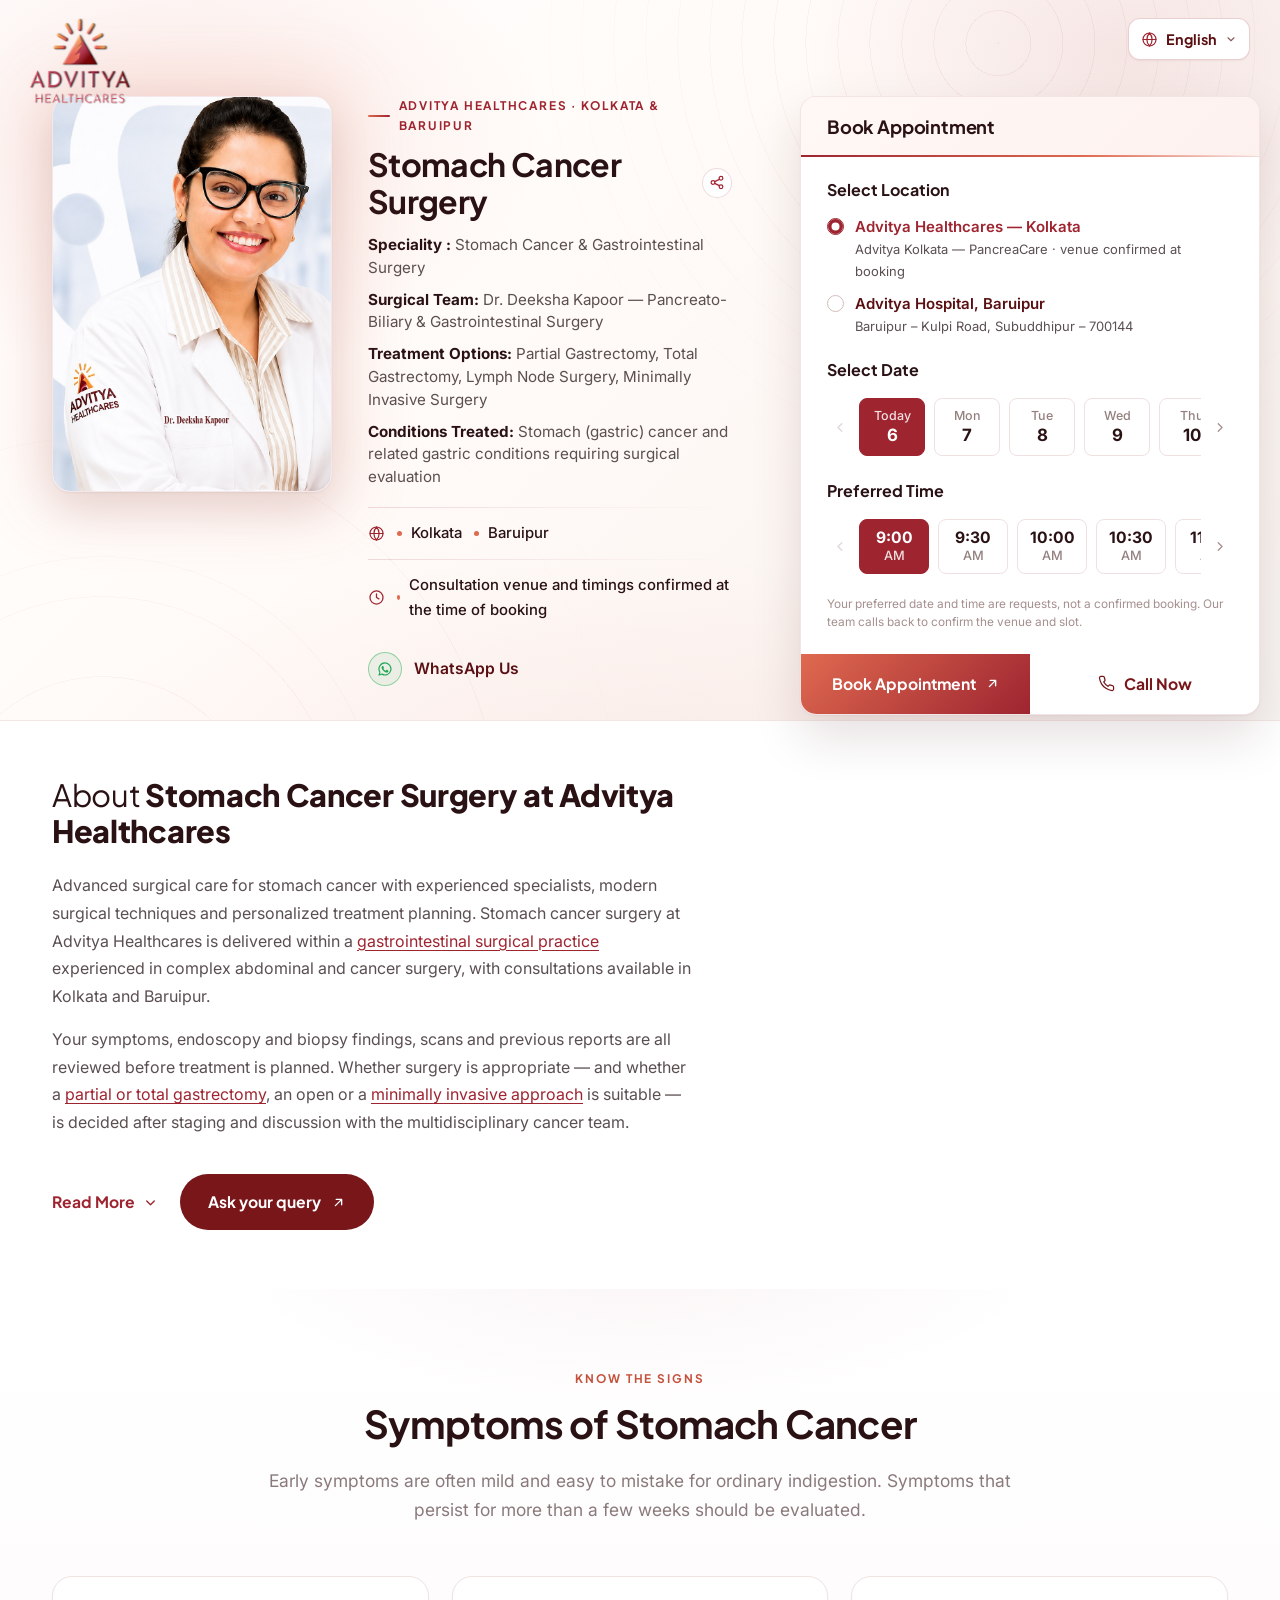
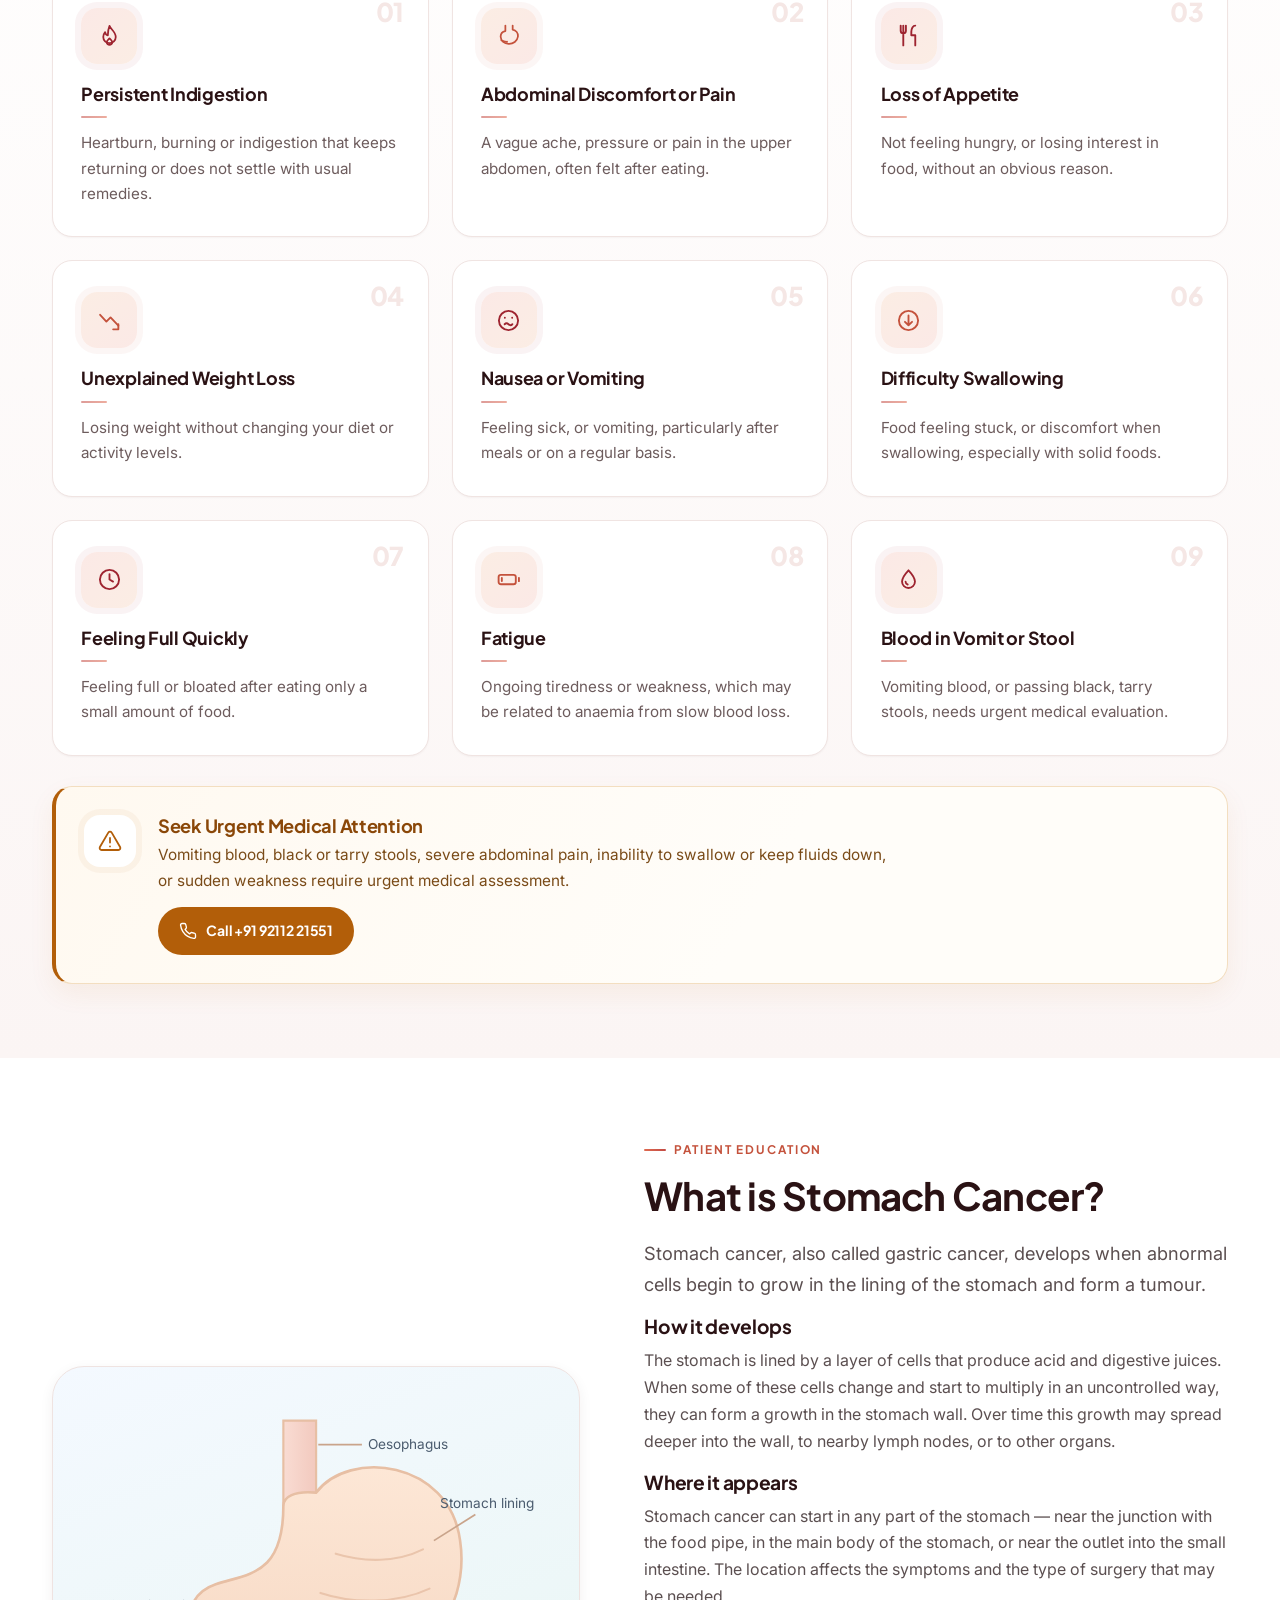
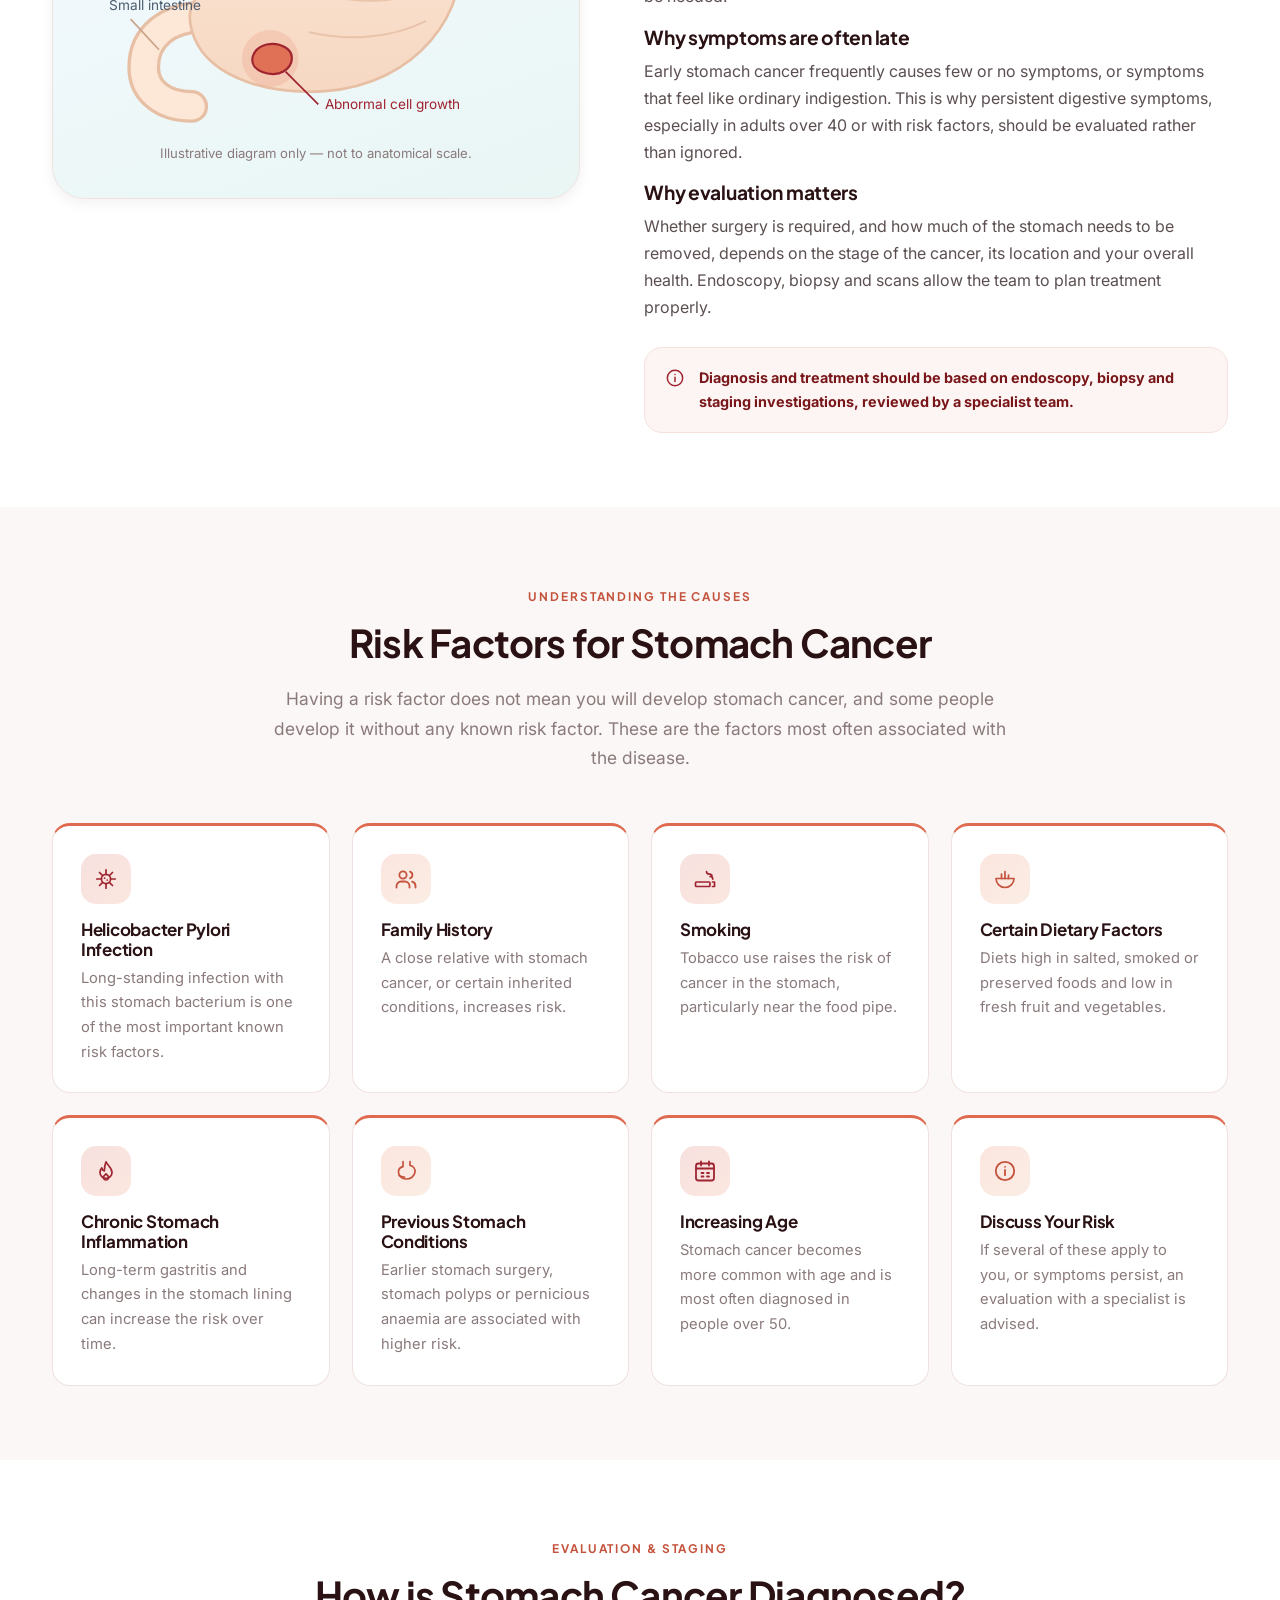
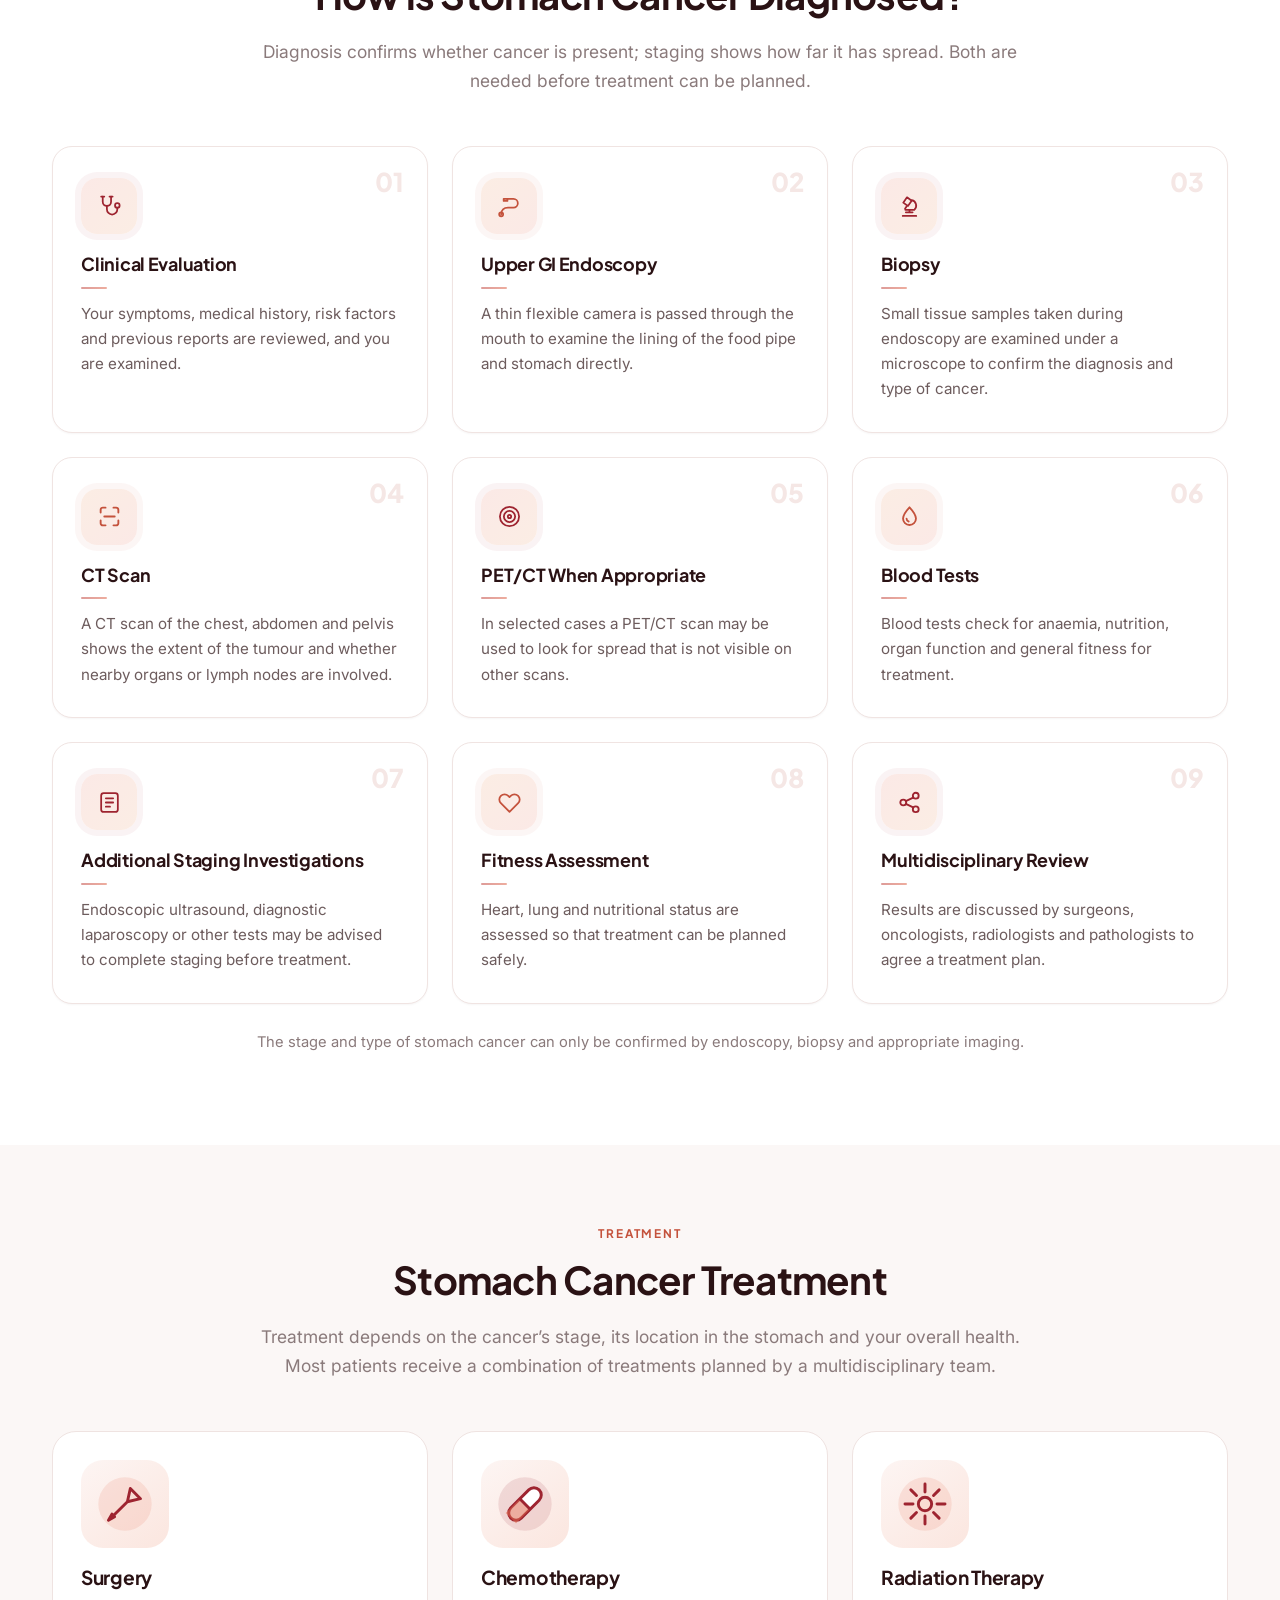
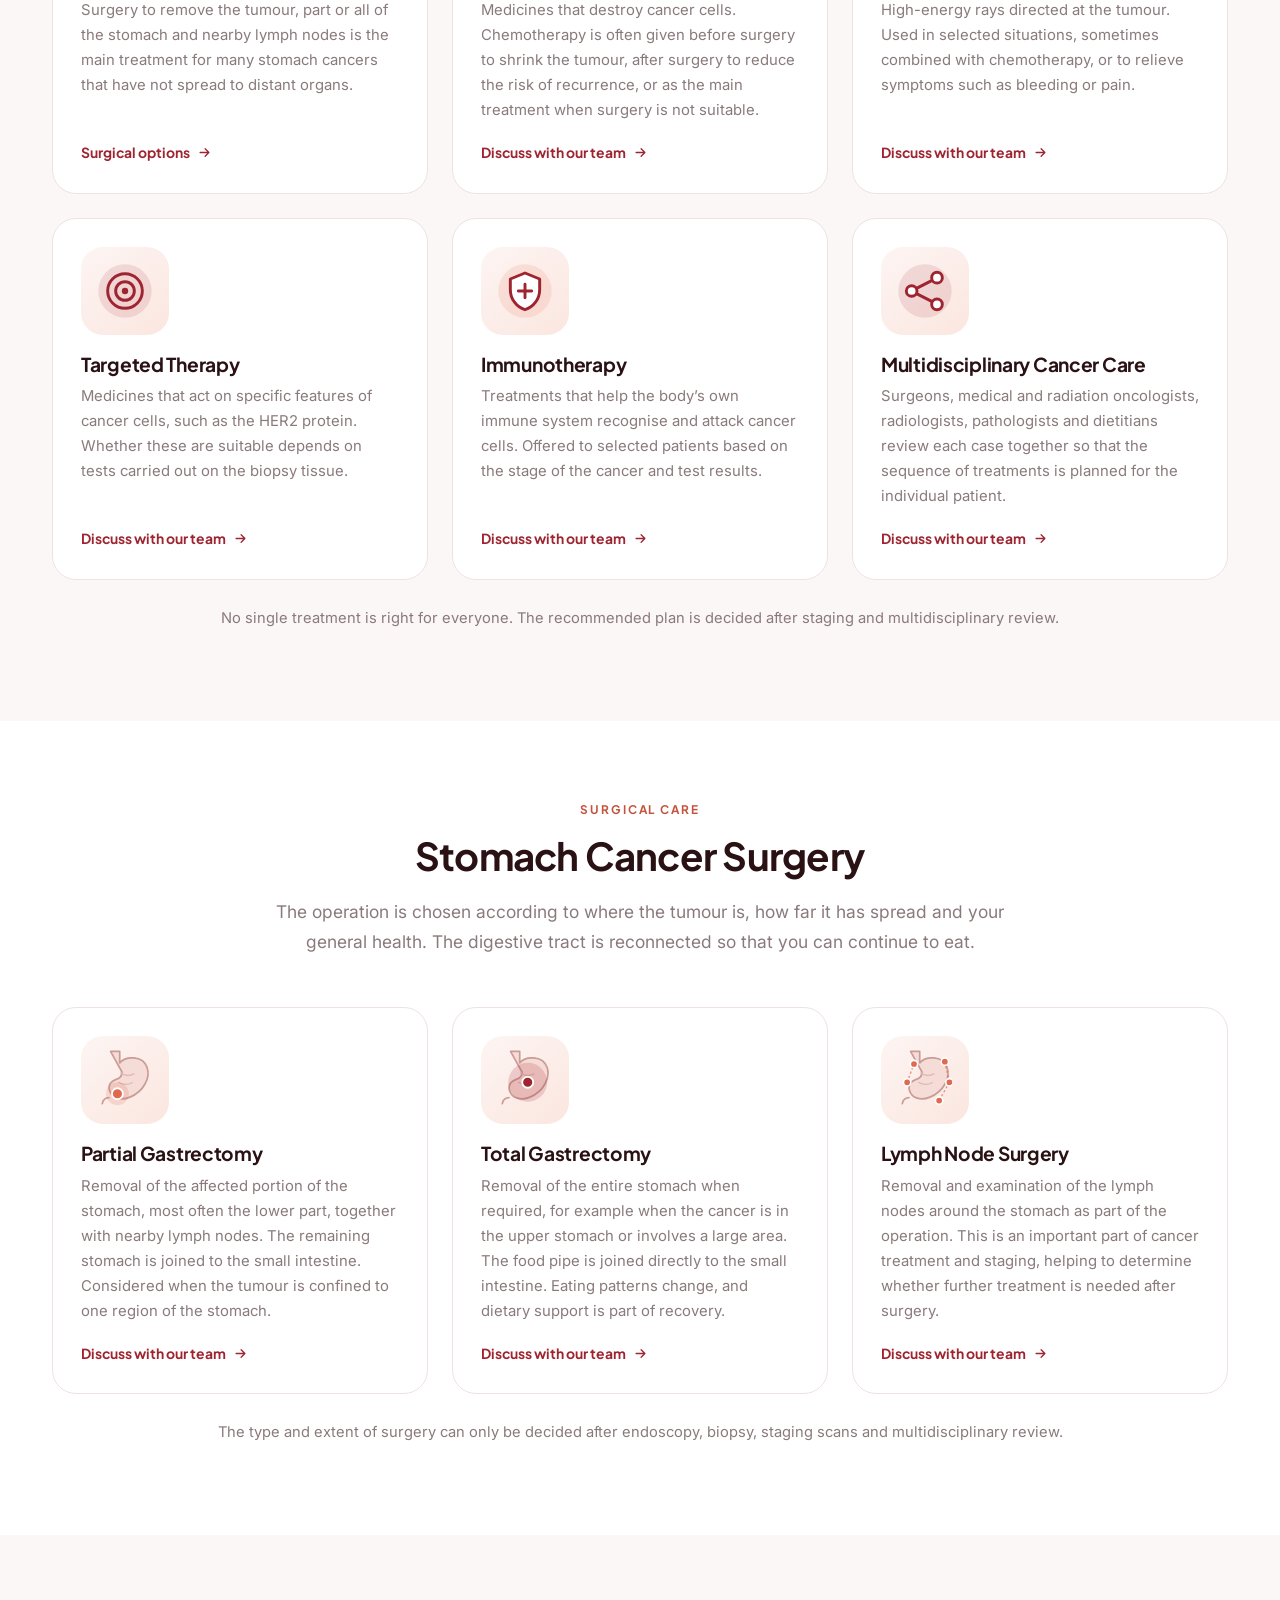
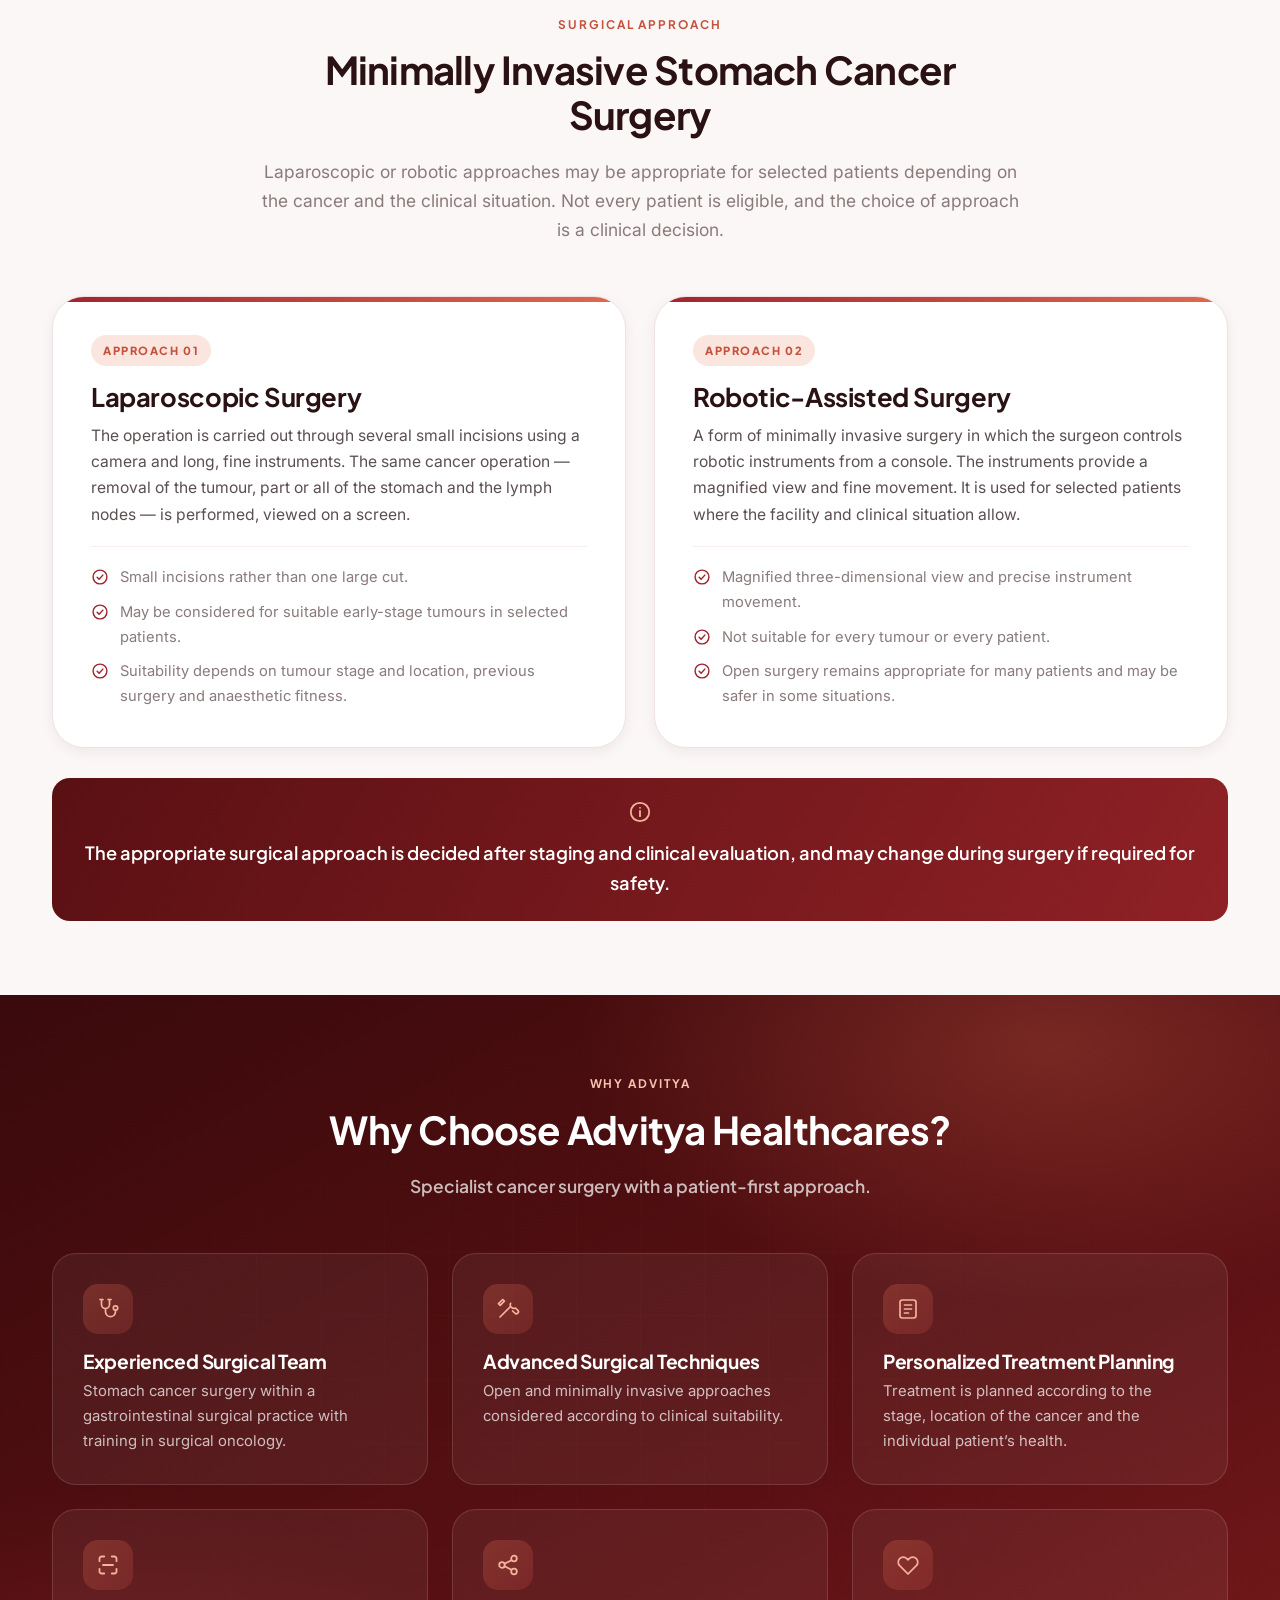
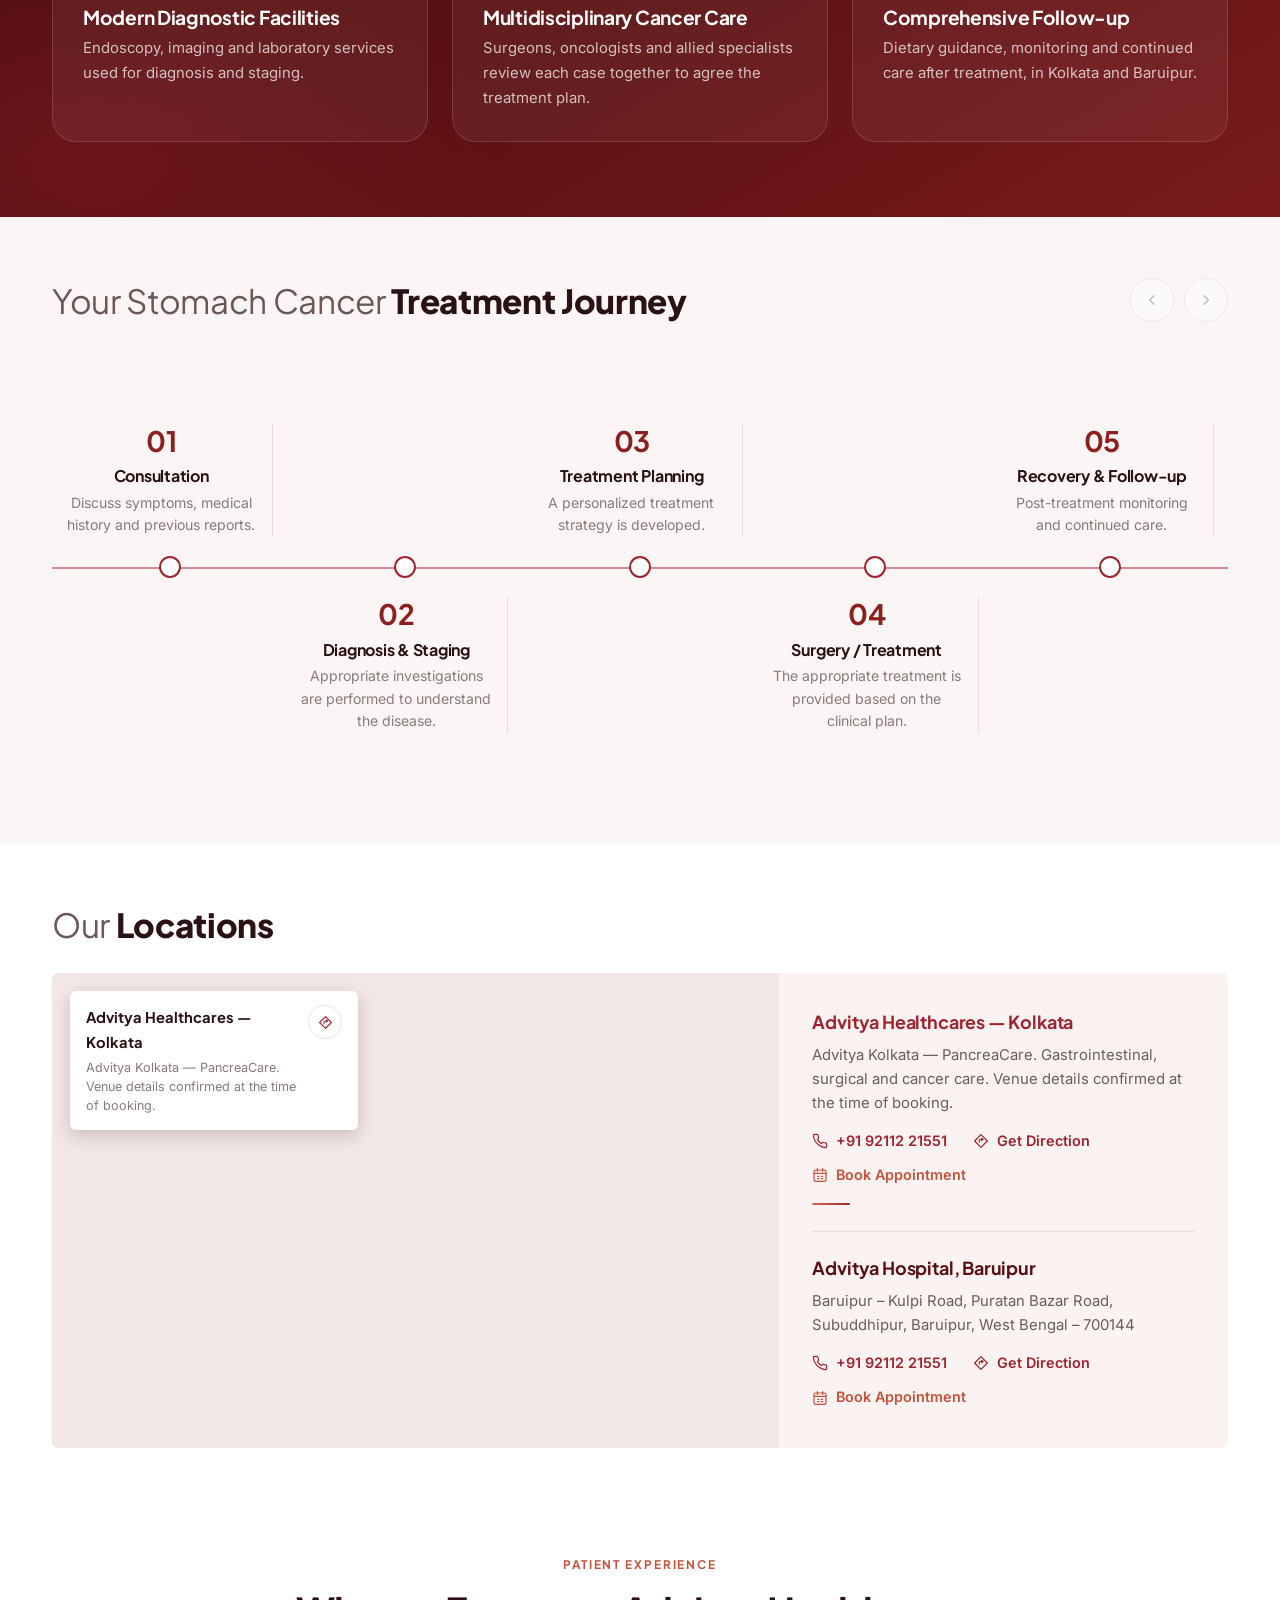
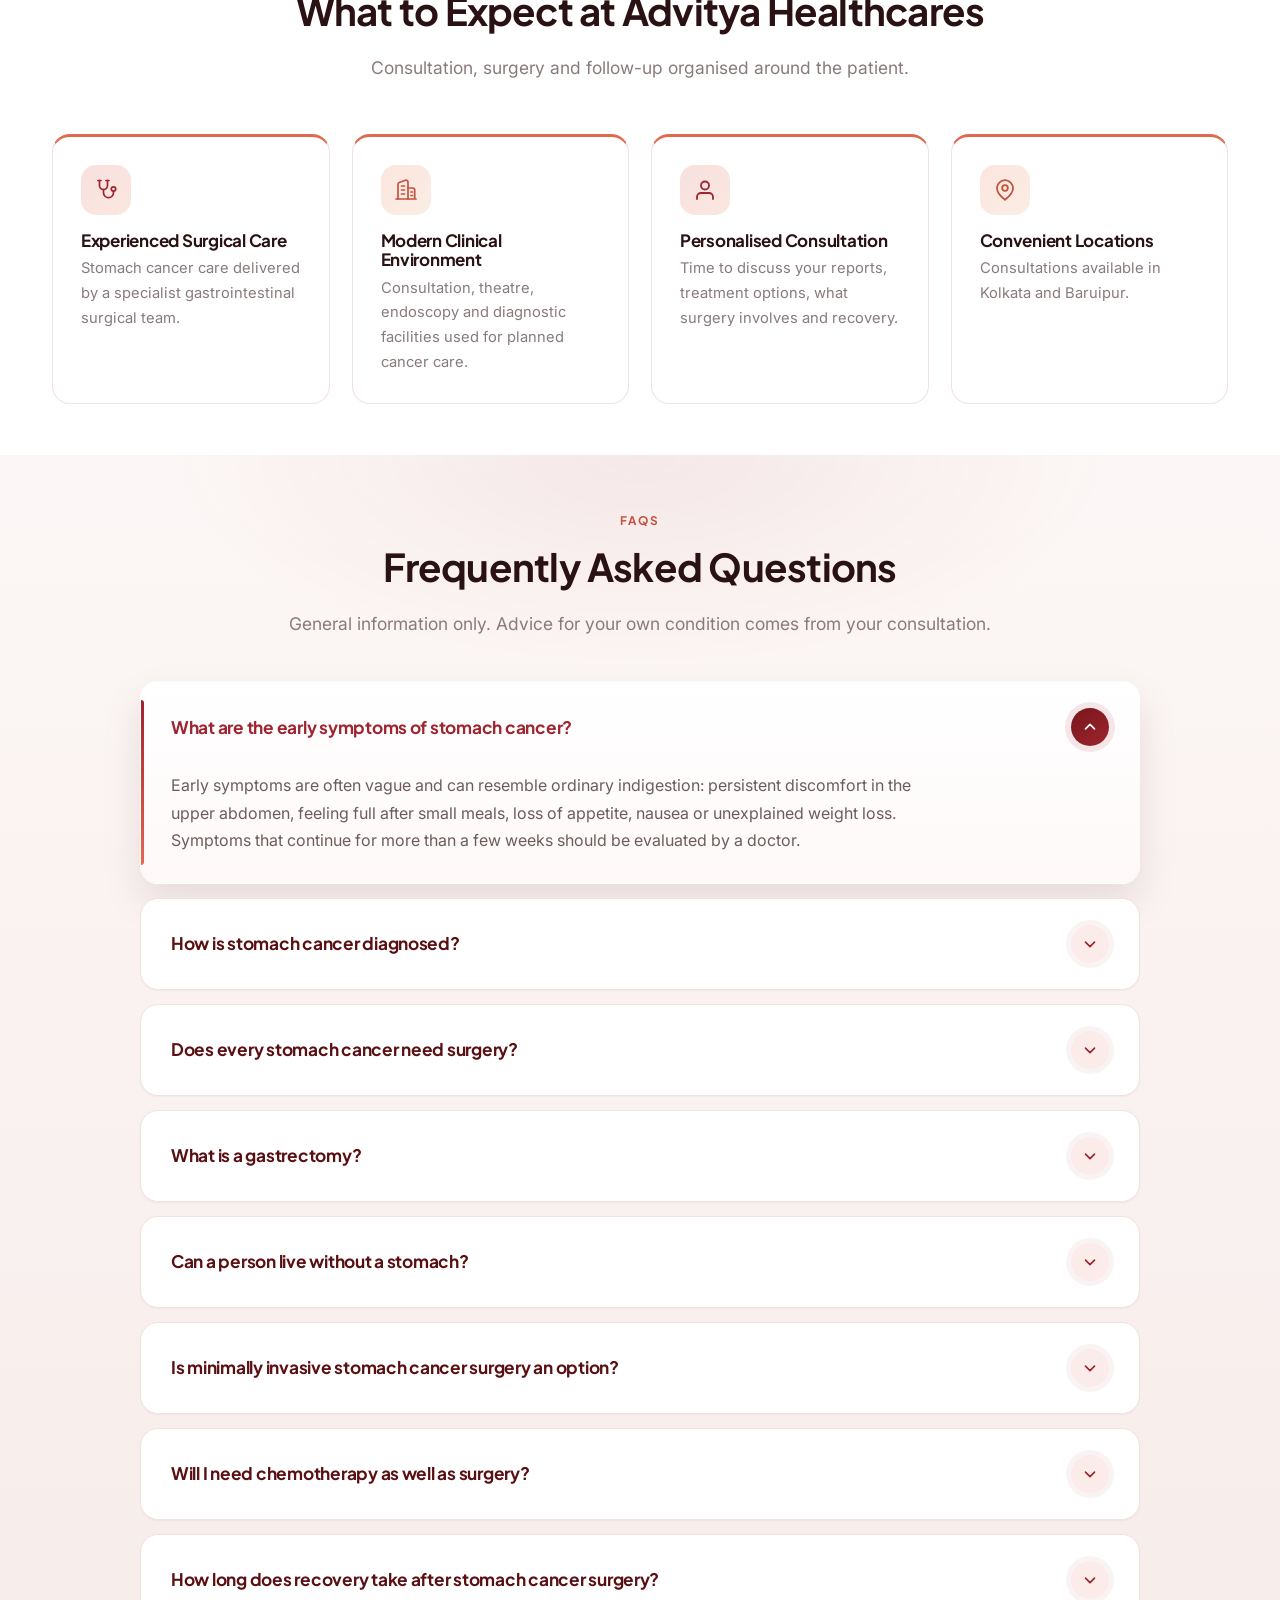
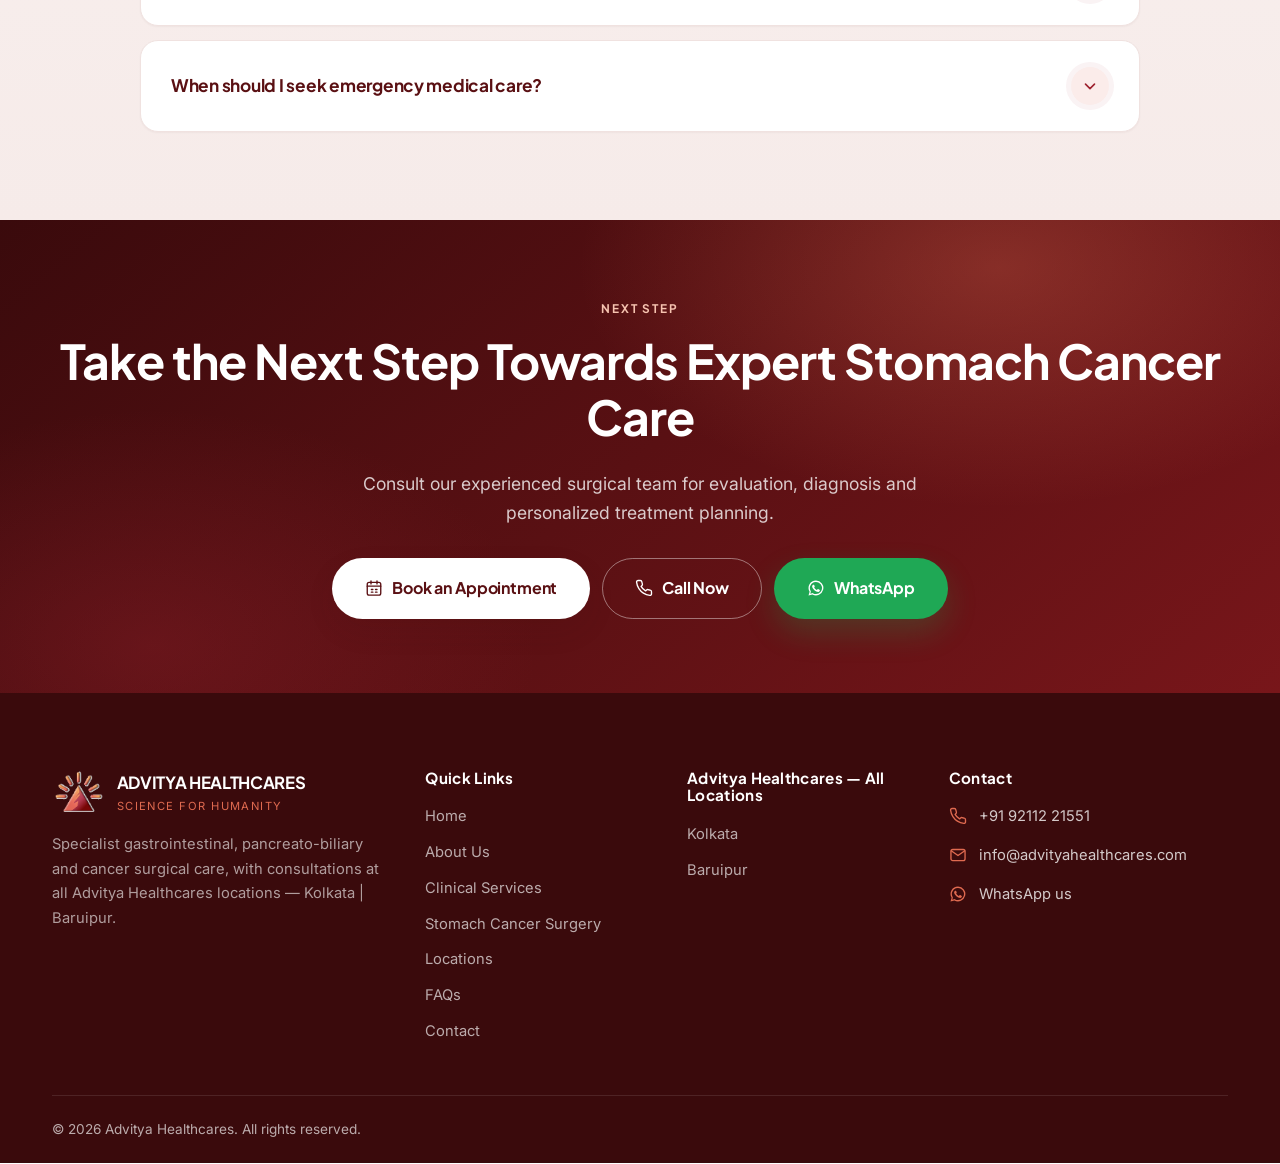
==== commit 390a7ebd: "updated stomach cancer" ====
--- a/index.html
+++ b/index.html
@@ -173,9 +173,8 @@
 
 <a class="sr-only" href="#main">Skip to main content</a>
 
-<a class="brandmark" id="brandmark" href="#top" aria-label="Advitya Healthcares - Stomach Cancer Surgery">
-  <img src="images/advitya_logo_mark.png" alt="Advitya Healthcares logo" width="147" height="126">
-  <span class="brandmark__text"><b>Advitya Healthcares</b><small>Science for Humanity</small></span>
+<a class="brandmark brandmark--stacked" id="brandmark" href="#top" aria-label="Advitya Healthcares - Stomach Cancer Surgery">
+  <img src="images/advitya_logo_nav.png" alt="Advitya Healthcares logo">
 </a>
 
 <div class="mtools" id="mtools">
@@ -1139,11 +1138,6 @@
 
     <div class="footer__bottom">
       <span>&copy; <span id="year">2026</span> Advitya Healthcares. All rights reserved.</span>
-      <nav class="footer__legal" aria-label="Legal">
-        <a href="https://www.advityahealthcares.com/">Privacy Policy</a>
-        <a href="https://www.advityahealthcares.com/">Terms &amp; Conditions</a>
-        <a href="https://www.advityahealthcares.com/">Medical Disclaimer</a>
-      </nav>
     </div>
   </div>
 </footer>
@@ -1155,24 +1149,59 @@
   <a class="is-book" href="#book" data-book><svg><use href="#i-calendar"/></svg>Book Appointment</a>
 </nav>
 
-<!-- ============ QUICK-START MODAL ============ -->
+<!-- ============ APPOINTMENT MODAL ============
+     Same form as the main Advitya site's "Book an Appointment" pop-up.
+     Opened by every "Book Appointment" button; "Request Appointment"
+     sends the lead to the CRM through js/crm-lead.js. -->
 <div class="modal" id="quick-modal" role="dialog" aria-modal="true" aria-labelledby="quick-title" hidden>
-  <div class="modal__card" role="document">
+  <div class="modal__card modal__card--form" role="document">
     <button class="modal__close" type="button" data-modal-close aria-label="Close"><svg><use href="#i-close"/></svg></button>
 
-    <h2 id="quick-title">Hello, Guest!</h2>
-    <p class="modal__sub">Quick booking using <b>Mobile Number</b>.</p>
-
-    <form id="quick-form" novalidate>
-      <label class="sr-only" for="quick-phone">Mobile number</label>
-      <div class="modal__field">
-        <span class="modal__prefix">+91</span>
-        <input id="quick-phone" name="quick-phone" type="tel" inputmode="numeric" autocomplete="tel-national" maxlength="14" placeholder="">
-      </div>
-      <p class="modal__error" id="quick-error" role="alert"></p>
-
-      <button class="modal__go" type="submit">Get Started</button>
-      <button class="modal__back" type="button" data-modal-close>Go Back</button>
+    <h2 id="quick-title">Book an Appointment</h2>
+    <p class="modal__sub">Stomach Cancer Surgery &mdash; our team will call you back to confirm the venue, date and time.</p>
+
+    <form id="quick-form" class="form-grid" novalidate>
+      <div class="field">
+        <label for="qf-name">Full Name <span>*</span></label>
+        <input id="qf-name" name="name" type="text" autocomplete="name" required>
+        <p class="field__error" role="alert"></p>
+      </div>
+      <div class="field">
+        <label for="qf-phone">Phone Number <span>*</span></label>
+        <input id="qf-phone" name="phone" type="tel" inputmode="numeric" autocomplete="tel-national" maxlength="14" placeholder="10-digit mobile" required>
+        <p class="field__error" role="alert"></p>
+      </div>
+      <div class="field field--full">
+        <label for="qf-email">Email Address <span>*</span></label>
+        <input id="qf-email" name="email" type="email" autocomplete="email" required>
+        <p class="field__error" role="alert"></p>
+      </div>
+      <div class="field field--full">
+        <span class="field__label" id="qf-loc-label">Preferred Centre <span>*</span></span>
+        <div class="field__radios" role="radiogroup" aria-labelledby="qf-loc-label">
+          <label class="radio"><input type="radio" name="centre" value="Kolkata" checked><span><b>Advitya Healthcares &mdash; Kolkata</b></span></label>
+          <label class="radio"><input type="radio" name="centre" value="Baruipur"><span><b>Advitya Hospital, Baruipur</b></span></label>
+        </div>
+      </div>
+      <div class="field">
+        <label for="qf-date">Preferred date <span>*</span></label>
+        <input id="qf-date" name="date" type="date" required>
+        <p class="field__error" role="alert"></p>
+      </div>
+      <div class="field">
+        <label for="qf-time">Preferred time</label>
+        <select id="qf-time" name="time"><option value="">No preference</option></select>
+      </div>
+      <div class="field field--full">
+        <label for="qf-message">Your message or symptoms</label>
+        <textarea id="qf-message" name="message" rows="3"></textarea>
+      </div>
+
+      <div class="field--full">
+        <p class="modal__error" id="quick-error" role="alert"></p>
+        <button class="modal__go" type="submit">Request Appointment</button>
+        <p class="form-note">Not for emergencies. If this is urgent, call <a href="tel:+919211221553">+91 9211221553</a> now.</p>
+      </div>
     </form>
   </div>
 </div>
@@ -1191,6 +1220,8 @@
 </script>
 <script src="https://translate.google.com/translate_a/element.js?cb=googleTranslateElementInit" defer></script>
 
+<script src="js/crm-config.js" defer></script>
+<script src="js/crm-lead.js" defer></script>
 <script src="js/main.js" defer></script>
 </body>
 </html>
--- a/css/style.css
+++ b/css/style.css
@@ -248,7 +248,7 @@
 .about-band .wrap{max-width:1700px}
 .about-band__grid{display:grid;grid-template-columns:minmax(0,1fr) 546px;gap:46px;align-items:start}
 .about h2{font-family:var(--font-head);font-size:clamp(1.6rem,2.4vw,2.1rem);font-weight:400;color:var(--ink);margin:0 0 24px;letter-spacing:-.01em}
-.about h2 em{font-style:italic;font-weight:800}
+.about h2 em{font-style:normal;font-weight:800}
 .about p{color:var(--body);font-size:1rem;line-height:1.72;max-width:74ch}
 .about a.inline{color:var(--blue-600);text-decoration:underline;text-underline-offset:3px;text-decoration-thickness:1px}
 .about__more{max-height:0;overflow:hidden;transition:max-height .4s ease}
@@ -764,7 +764,7 @@
   font-family:var(--font-head);font-weight:400;font-size:clamp(1.6rem,2.6vw,2.15rem);
   color:#6B5758;margin:0;letter-spacing:-.01em;
 }
-.tl-head h2 em{font-style:italic;font-weight:800;color:var(--ink)}
+.tl-head h2 em{font-style:normal;font-weight:800;color:var(--ink)}
 .tl-nav{display:flex;gap:10px;flex:none}
 .tl-nav button{
   width:44px;height:44px;border-radius:50%;border:1px solid #E0CDCB;background:#fff;cursor:pointer;
@@ -1557,3 +1557,33 @@
 .field__radios input[type="radio"]:checked{border-color:var(--blue-600);box-shadow:inset 0 0 0 3.5px var(--blue-600)}
 .field__radios input[type="radio"]:focus{outline:none;box-shadow:inset 0 0 0 3.5px var(--blue-600),0 0 0 4px rgba(194,74,68,.14)}
 .field__radios input[type="radio"]:focus-visible{outline:3px solid var(--blue-500);outline-offset:2px}
+
+/* ---------- no italics anywhere ---------- */
+em,i{font-style:normal}
+
+/* ---------- stacked Advitya logo (image only) ---------- */
+.brandmark--stacked{padding:0;background:none;border:0;box-shadow:none;-webkit-backdrop-filter:none;backdrop-filter:none;border-radius:0}
+.brandmark--stacked:hover{box-shadow:none}
+.brandmark--stacked img{height:clamp(66px,7vw,86px)}
+.brandmark--stacked.is-compact{padding:0}
+.brandmark--stacked.is-compact img{height:58px}
+@media (max-width:760px){
+  .brandmark--stacked img{height:60px}
+}
+
+/* ---------- appointment modal (full form, same fields as the main site) ---------- */
+.modal__card--form{max-width:620px;max-height:calc(100vh - 44px);max-height:calc(100dvh - 44px);overflow-y:auto;overscroll-behavior:contain}
+.modal__card--form .modal__sub{margin-bottom:20px;padding-right:28px}
+.modal__card--form .form-grid{gap:14px}
+.modal__card--form .modal__go{margin-top:6px}
+.modal__card--form .modal__error{margin:0 0 12px}
+.modal__card--form .modal__error a{color:inherit;font-weight:700;text-decoration:underline}
+.modal__card--form .form-note{text-align:center;margin-top:14px}
+.modal__card--form .form-note a{color:var(--blue-600);font-weight:600}
+.field__label{font-family:var(--font-head);font-size:.84rem;font-weight:700;color:var(--navy-800)}
+.field__label span{color:var(--blue-600)}
+.field select[aria-invalid="true"]{border-color:#C24A44;background:#fff}
+@media (max-width:600px){
+  .modal__card--form .form-grid{grid-template-columns:1fr}
+  .modal__card--form{max-height:calc(100vh - 32px);max-height:calc(100dvh - 32px)}
+}
